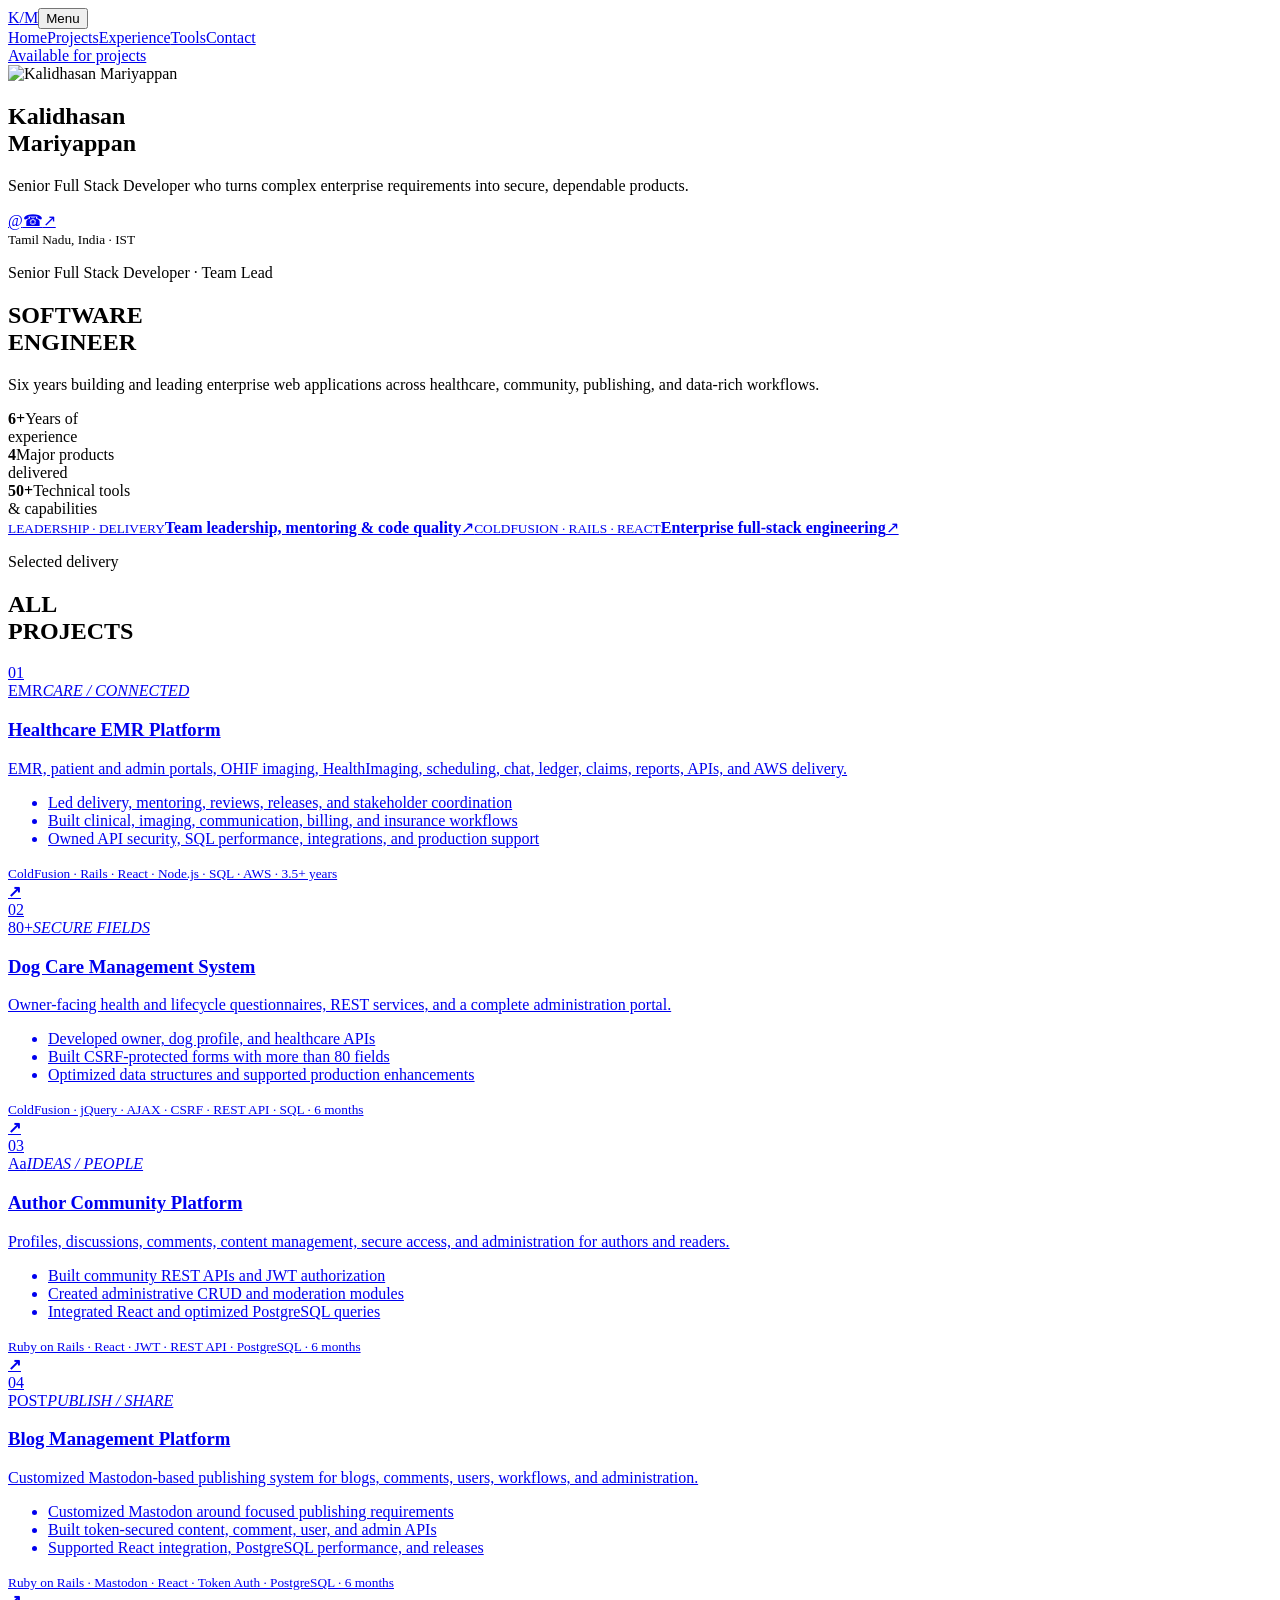
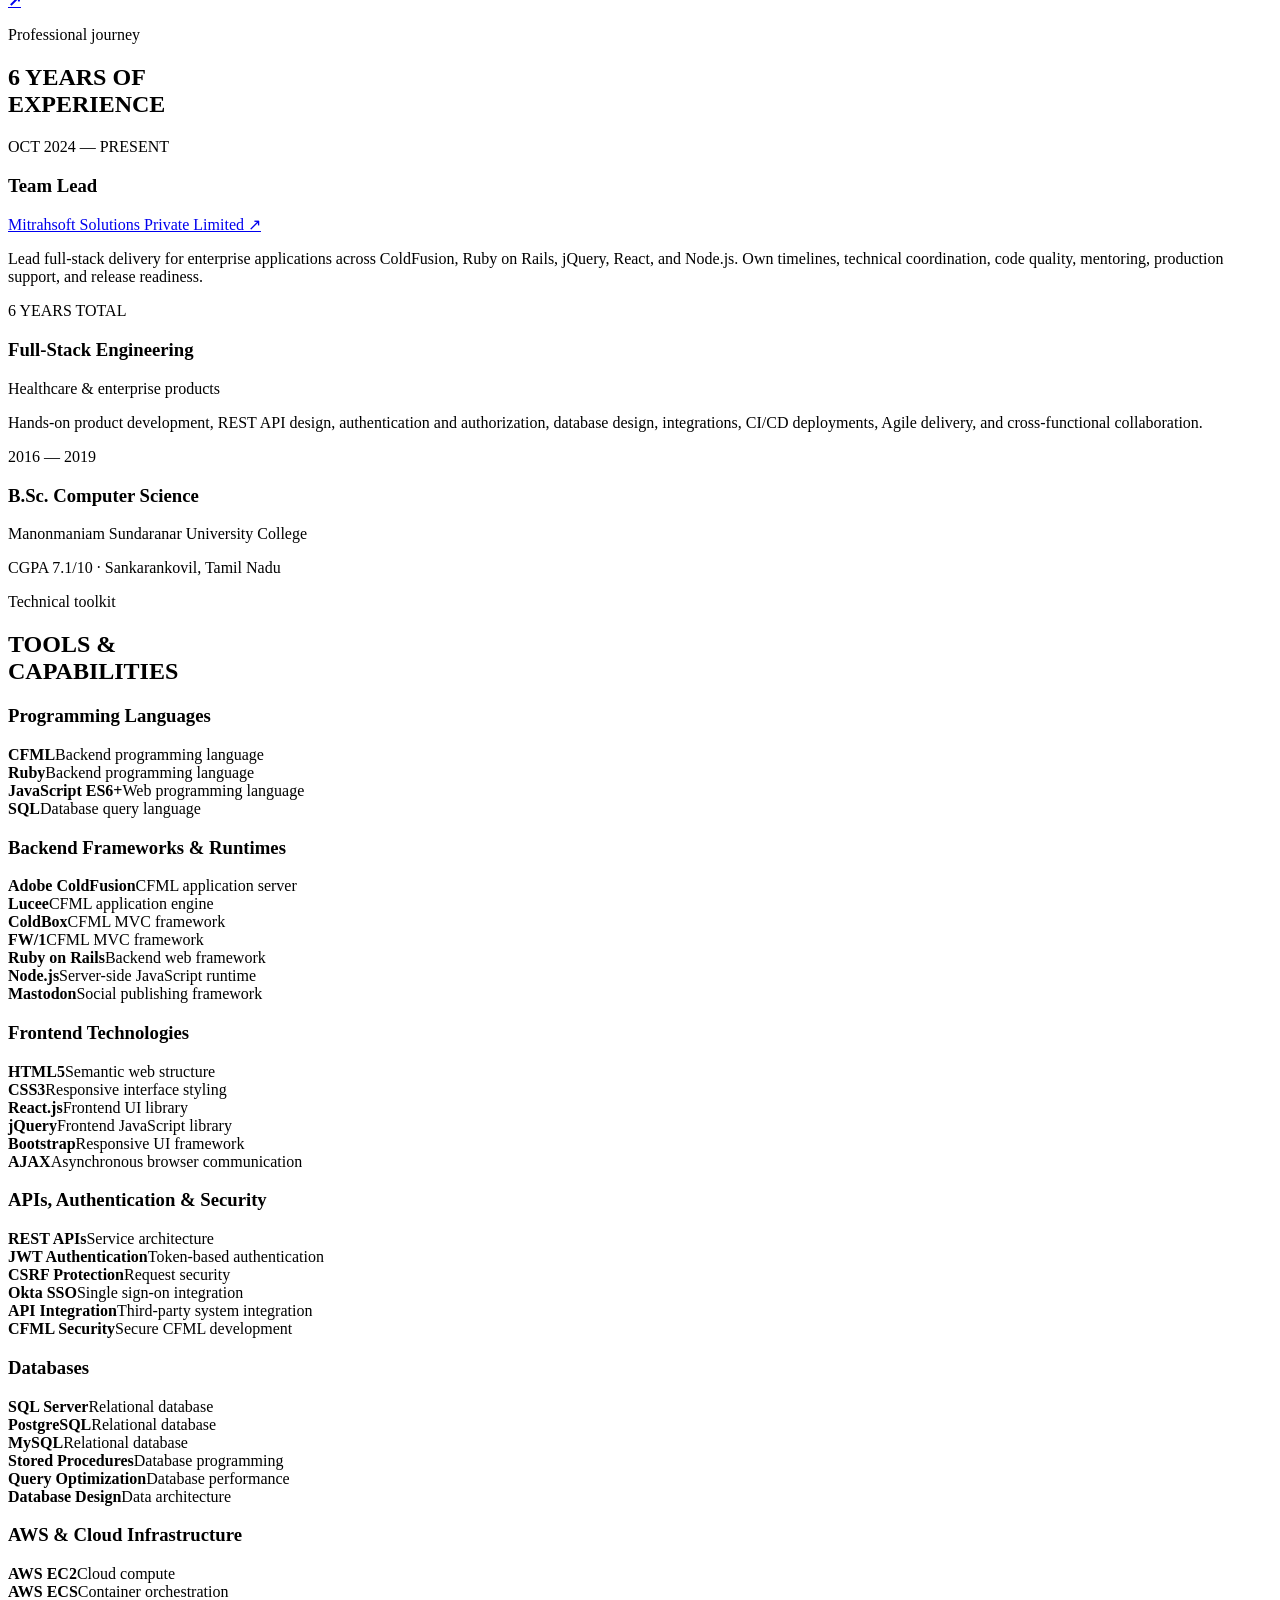
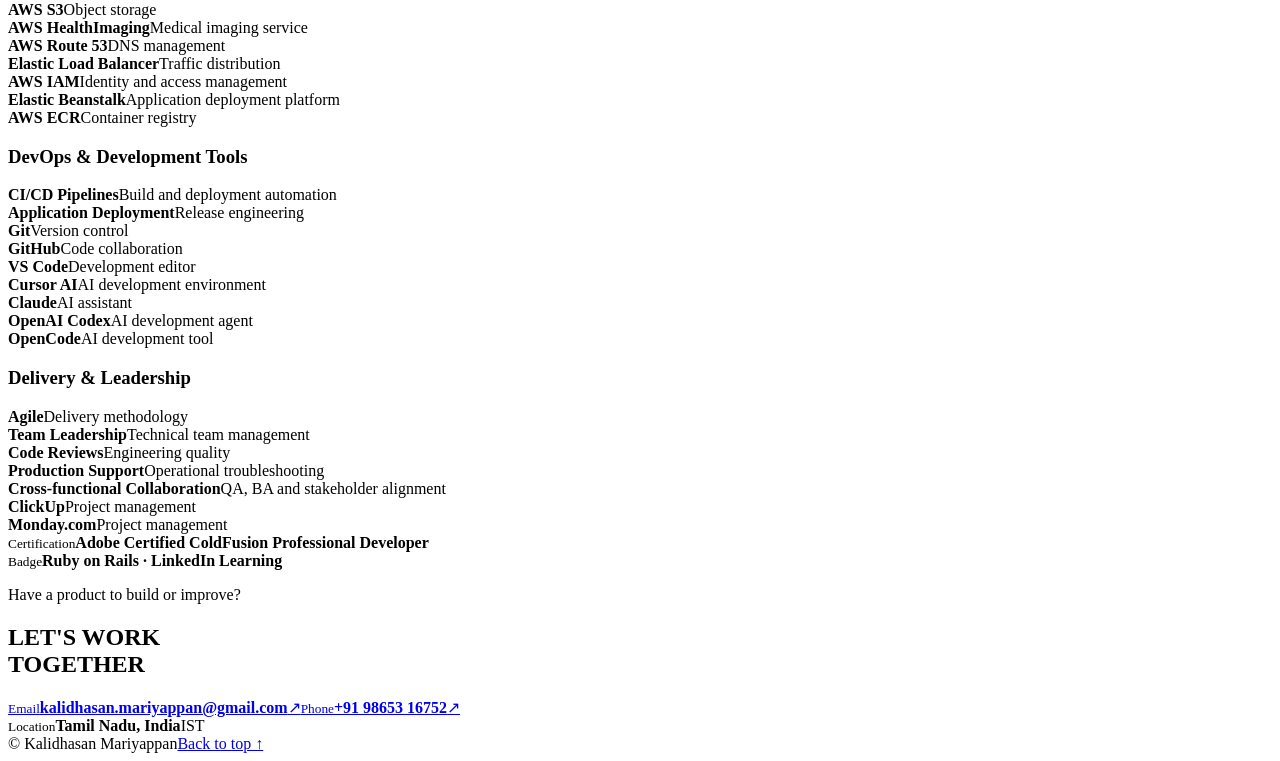
==== index.html @ 2142a363 "initial commit" ====
<!doctype html><html lang="en"><head><meta charset="utf-8"><meta name="viewport" content="width=device-width,initial-scale=1"><meta name="description" content="Kalidhasan Mariyappan — Senior Full Stack Developer and Team Lead specializing in ColdFusion, Ruby on Rails, React, Node.js and AWS."><title>Kalidhasan Mariyappan — Senior Full Stack Developer</title><link rel="stylesheet" href="assets/style.css"><script src="assets/script.js" defer></script></head>
<body class="v2"><header class="v2-nav"><a href="#home" class="v2-logo">K<span>/</span>M</a><button class="menu" aria-label="Open navigation" aria-expanded="false">Menu</button><nav><a href="#home">Home</a><a href="#projects">Projects</a><a href="#experience">Experience</a><a href="#tools">Tools</a><a href="#contact">Contact</a></nav><a class="availability" href="mailto:kalidhasan.mariyappan@gmail.com"><i></i> Available for projects</a></header>
<main id="home" class="v2-shell"><aside class="profile-card"><div class="profile-photo"><img src="assets/kalidhasan-profile.png" alt="Kalidhasan Mariyappan"><div class="orbit"></div></div><h2>Kalidhasan<br>Mariyappan</h2><p>Senior Full Stack Developer who turns complex enterprise requirements into secure, dependable products.</p><div class="profile-links"><a href="mailto:kalidhasan.mariyappan@gmail.com" aria-label="Email">@</a><a href="tel:+919865316752" aria-label="Phone">☎</a><a href="#contact" aria-label="Contact details">↗</a></div><small>Tamil Nadu, India · IST</small></aside>
<div class="v2-content"><section class="v2-hero"><p class="v2-kicker">Senior Full Stack Developer · Team Lead</p><h1>SOFTWARE<br><span>ENGINEER</span></h1><p class="v2-intro">Six years building and leading enterprise web applications across healthcare, community, publishing, and data-rich workflows.</p><div class="metrics"><div><strong>6+</strong><span>Years of<br>experience</span></div><div><strong>4</strong><span>Major products<br>delivered</span></div><div><strong>50+</strong><span>Technical tools<br>& capabilities</span></div></div><div class="focus-cards"><a href="#experience"><small>LEADERSHIP · DELIVERY</small><b>Team leadership, mentoring & code quality</b><span>↗</span></a><a href="#tools"><small>COLDFUSION · RAILS · REACT</small><b>Enterprise full-stack engineering</b><span>↗</span></a></div></section>
<section id="projects" class="v2-section"><div class="v2-title"><p>Selected delivery</p><h2>ALL<br><span>PROJECTS</span></h2></div><div class="v2-projects">
<a href="project-emr.html" class="v2-project"><div class="project-num">01</div><div class="project-art art-emr"><span>EMR</span><i>CARE / CONNECTED</i></div><div><h3>Healthcare EMR Platform</h3><p>EMR, patient and admin portals, OHIF imaging, HealthImaging, scheduling, chat, ledger, claims, reports, APIs, and AWS delivery.</p><ul class="project-duties"><li>Led delivery, mentoring, reviews, releases, and stakeholder coordination</li><li>Built clinical, imaging, communication, billing, and insurance workflows</li><li>Owned API security, SQL performance, integrations, and production support</li></ul><small>ColdFusion · Rails · React · Node.js · SQL · AWS · 3.5+ years</small></div><b>↗</b></a>
<a href="project-dog-care.html" class="v2-project"><div class="project-num">02</div><div class="project-art art-dog"><span>80+</span><i>SECURE FIELDS</i></div><div><h3>Dog Care Management System</h3><p>Owner-facing health and lifecycle questionnaires, REST services, and a complete administration portal.</p><ul class="project-duties"><li>Developed owner, dog profile, and healthcare APIs</li><li>Built CSRF-protected forms with more than 80 fields</li><li>Optimized data structures and supported production enhancements</li></ul><small>ColdFusion · jQuery · AJAX · CSRF · REST API · SQL · 6 months</small></div><b>↗</b></a>
<a href="project-author.html" class="v2-project"><div class="project-num">03</div><div class="project-art art-author"><span>Aa</span><i>IDEAS / PEOPLE</i></div><div><h3>Author Community Platform</h3><p>Profiles, discussions, comments, content management, secure access, and administration for authors and readers.</p><ul class="project-duties"><li>Built community REST APIs and JWT authorization</li><li>Created administrative CRUD and moderation modules</li><li>Integrated React and optimized PostgreSQL queries</li></ul><small>Ruby on Rails · React · JWT · REST API · PostgreSQL · 6 months</small></div><b>↗</b></a>
<a href="project-blog.html" class="v2-project"><div class="project-num">04</div><div class="project-art art-blog"><span>POST</span><i>PUBLISH / SHARE</i></div><div><h3>Blog Management Platform</h3><p>Customized Mastodon-based publishing system for blogs, comments, users, workflows, and administration.</p><ul class="project-duties"><li>Customized Mastodon around focused publishing requirements</li><li>Built token-secured content, comment, user, and admin APIs</li><li>Supported React integration, PostgreSQL performance, and releases</li></ul><small>Ruby on Rails · Mastodon · React · Token Auth · PostgreSQL · 6 months</small></div><b>↗</b></a>
</div></section>
<section id="experience" class="v2-section"><div class="v2-title"><p>Professional journey</p><h2>6 YEARS OF<br><span>EXPERIENCE</span></h2></div><article class="experience-card"><div><p>OCT 2024 — PRESENT</p><h3>Team Lead</h3><a href="https://www.mitrahsoft.com/" target="_blank" rel="noreferrer">Mitrahsoft Solutions Private Limited ↗</a></div><p>Lead full-stack delivery for enterprise applications across ColdFusion, Ruby on Rails, jQuery, React, and Node.js. Own timelines, technical coordination, code quality, mentoring, production support, and release readiness.</p></article><article class="experience-card"><div><p>6 YEARS TOTAL</p><h3>Full-Stack Engineering</h3><span>Healthcare & enterprise products</span></div><p>Hands-on product development, REST API design, authentication and authorization, database design, integrations, CI/CD deployments, Agile delivery, and cross-functional collaboration.</p></article><article class="experience-card education"><div><p>2016 — 2019</p><h3>B.Sc. Computer Science</h3><span>Manonmaniam Sundaranar University College</span></div><p>CGPA 7.1/10 · Sankarankovil, Tamil Nadu</p></article></section>
<section id="tools" class="v2-section"><div class="v2-title"><p>Technical toolkit</p><h2>TOOLS &<br><span>CAPABILITIES</span></h2></div><div class="tool-group"><h3>Programming Languages</h3><div class="tool-grid"><div><b>CFML</b><span>Backend programming language</span></div><div><b>Ruby</b><span>Backend programming language</span></div><div><b>JavaScript ES6+</b><span>Web programming language</span></div><div><b>SQL</b><span>Database query language</span></div></div></div><div class="tool-group"><h3>Backend Frameworks & Runtimes</h3><div class="tool-grid"><div><b>Adobe ColdFusion</b><span>CFML application server</span></div><div><b>Lucee</b><span>CFML application engine</span></div><div><b>ColdBox</b><span>CFML MVC framework</span></div><div><b>FW/1</b><span>CFML MVC framework</span></div><div><b>Ruby on Rails</b><span>Backend web framework</span></div><div><b>Node.js</b><span>Server-side JavaScript runtime</span></div><div><b>Mastodon</b><span>Social publishing framework</span></div></div></div><div class="tool-group"><h3>Frontend Technologies</h3><div class="tool-grid"><div><b>HTML5</b><span>Semantic web structure</span></div><div><b>CSS3</b><span>Responsive interface styling</span></div><div><b>React.js</b><span>Frontend UI library</span></div><div><b>jQuery</b><span>Frontend JavaScript library</span></div><div><b>Bootstrap</b><span>Responsive UI framework</span></div><div><b>AJAX</b><span>Asynchronous browser communication</span></div></div></div><div class="tool-group"><h3>APIs, Authentication & Security</h3><div class="tool-grid"><div><b>REST APIs</b><span>Service architecture</span></div><div><b>JWT Authentication</b><span>Token-based authentication</span></div><div><b>CSRF Protection</b><span>Request security</span></div><div><b>Okta SSO</b><span>Single sign-on integration</span></div><div><b>API Integration</b><span>Third-party system integration</span></div><div><b>CFML Security</b><span>Secure CFML development</span></div></div></div><div class="tool-group"><h3>Databases</h3><div class="tool-grid"><div><b>SQL Server</b><span>Relational database</span></div><div><b>PostgreSQL</b><span>Relational database</span></div><div><b>MySQL</b><span>Relational database</span></div><div><b>Stored Procedures</b><span>Database programming</span></div><div><b>Query Optimization</b><span>Database performance</span></div><div><b>Database Design</b><span>Data architecture</span></div></div></div><div class="tool-group"><h3>AWS & Cloud Infrastructure</h3><div class="tool-grid"><div><b>AWS EC2</b><span>Cloud compute</span></div><div><b>AWS ECS</b><span>Container orchestration</span></div><div><b>AWS S3</b><span>Object storage</span></div><div><b>AWS HealthImaging</b><span>Medical imaging service</span></div><div><b>AWS Route 53</b><span>DNS management</span></div><div><b>Elastic Load Balancer</b><span>Traffic distribution</span></div><div><b>AWS IAM</b><span>Identity and access management</span></div><div><b>Elastic Beanstalk</b><span>Application deployment platform</span></div><div><b>AWS ECR</b><span>Container registry</span></div></div></div><div class="tool-group"><h3>DevOps & Development Tools</h3><div class="tool-grid"><div><b>CI/CD Pipelines</b><span>Build and deployment automation</span></div><div><b>Application Deployment</b><span>Release engineering</span></div><div><b>Git</b><span>Version control</span></div><div><b>GitHub</b><span>Code collaboration</span></div><div><b>VS Code</b><span>Development editor</span></div><div><b>Cursor AI</b><span>AI development environment</span></div><div><b>Claude</b><span>AI assistant</span></div><div><b>OpenAI Codex</b><span>AI development agent</span></div><div><b>OpenCode</b><span>AI development tool</span></div></div></div><div class="tool-group"><h3>Delivery & Leadership</h3><div class="tool-grid"><div><b>Agile</b><span>Delivery methodology</span></div><div><b>Team Leadership</b><span>Technical team management</span></div><div><b>Code Reviews</b><span>Engineering quality</span></div><div><b>Production Support</b><span>Operational troubleshooting</span></div><div><b>Cross-functional Collaboration</b><span>QA, BA and stakeholder alignment</span></div><div><b>ClickUp</b><span>Project management</span></div><div><b>Monday.com</b><span>Project management</span></div></div></div><div class="cert-row"><div><small>Certification</small><b>Adobe Certified ColdFusion Professional Developer</b></div><div><small>Badge</small><b>Ruby on Rails · LinkedIn Learning</b></div></div></section>
<section id="contact" class="v2-contact"><p>Have a product to build or improve?</p><h2>LET'S WORK<br><span>TOGETHER</span></h2><div class="contact-direct"><a href="mailto:kalidhasan.mariyappan@gmail.com"><small>Email</small><b>kalidhasan.mariyappan@gmail.com</b><span>↗</span></a><a href="tel:+919865316752"><small>Phone</small><b>+91 98653 16752</b><span>↗</span></a><div><small>Location</small><b>Tamil Nadu, India</b><span>IST</span></div></div></section><footer class="v2-footer"><span>© <span data-year></span> Kalidhasan Mariyappan</span><a href="#home">Back to top ↑</a></footer></div></main></body></html>
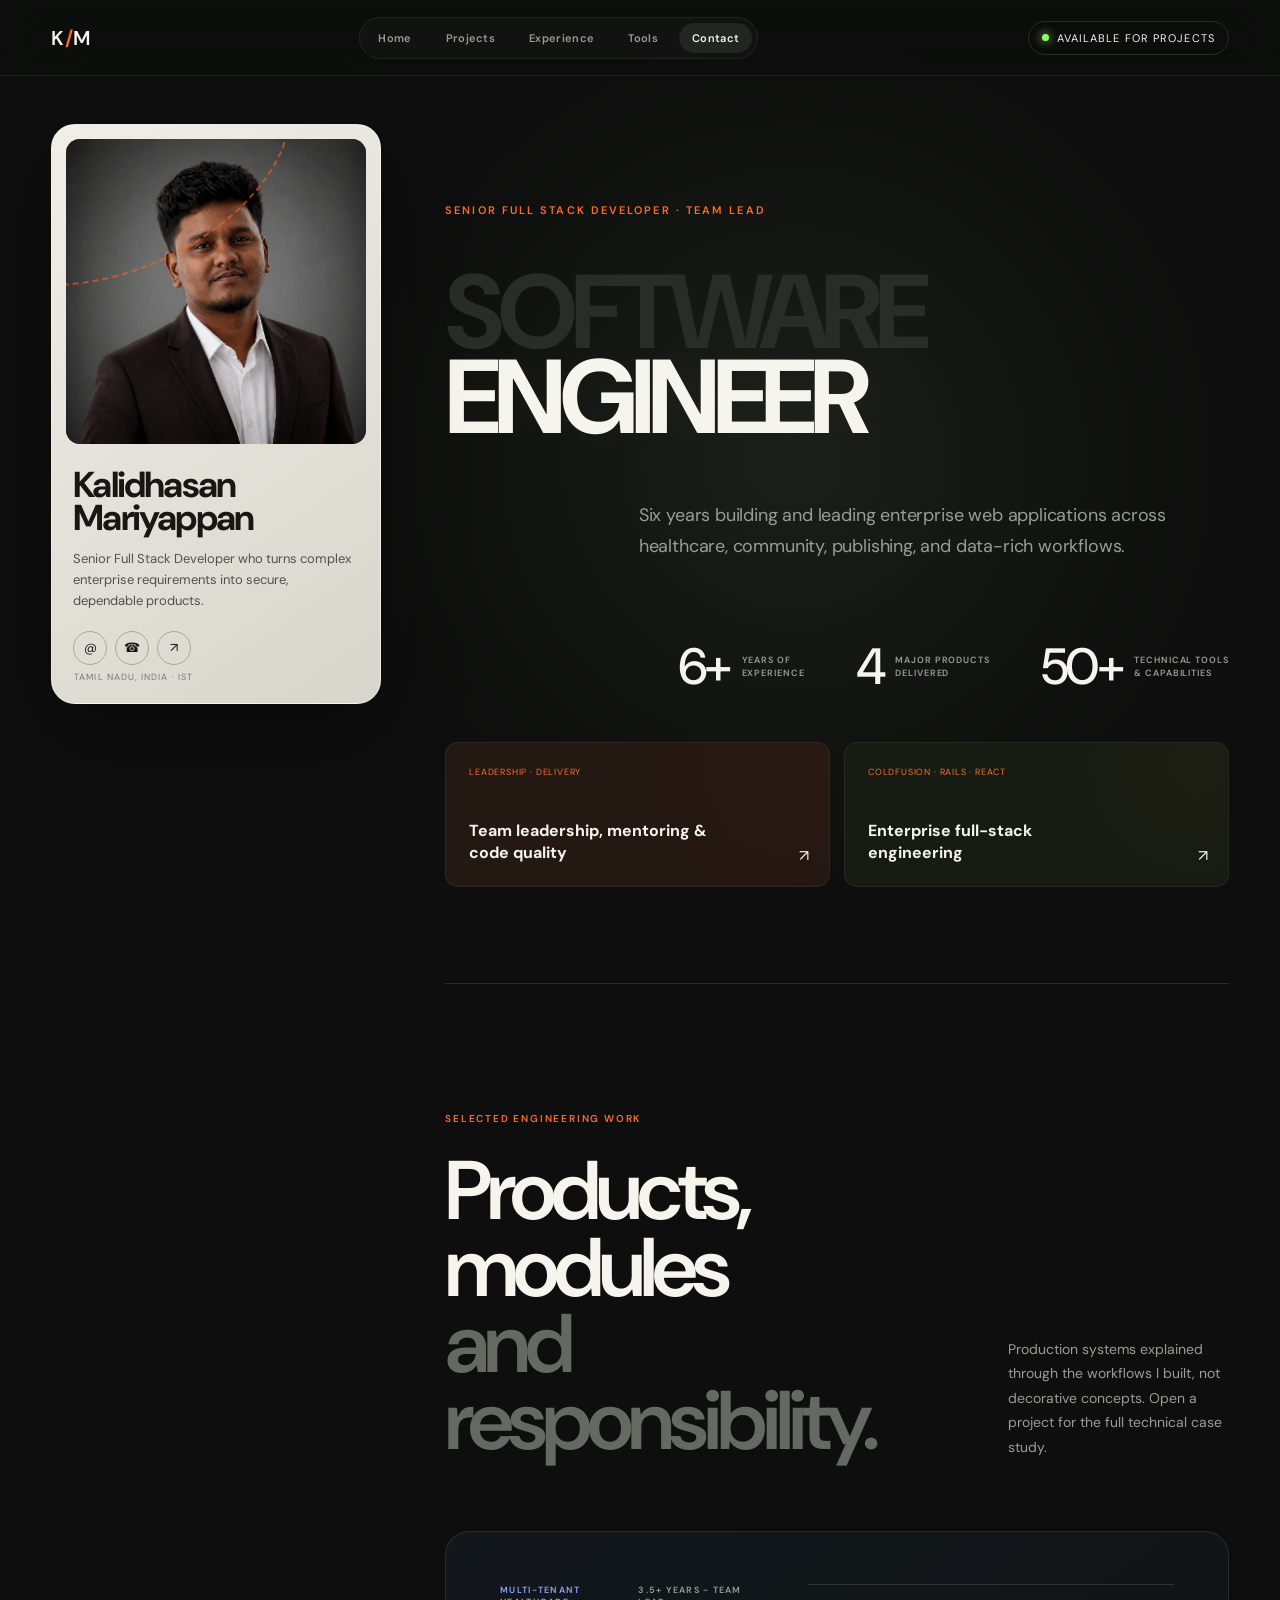
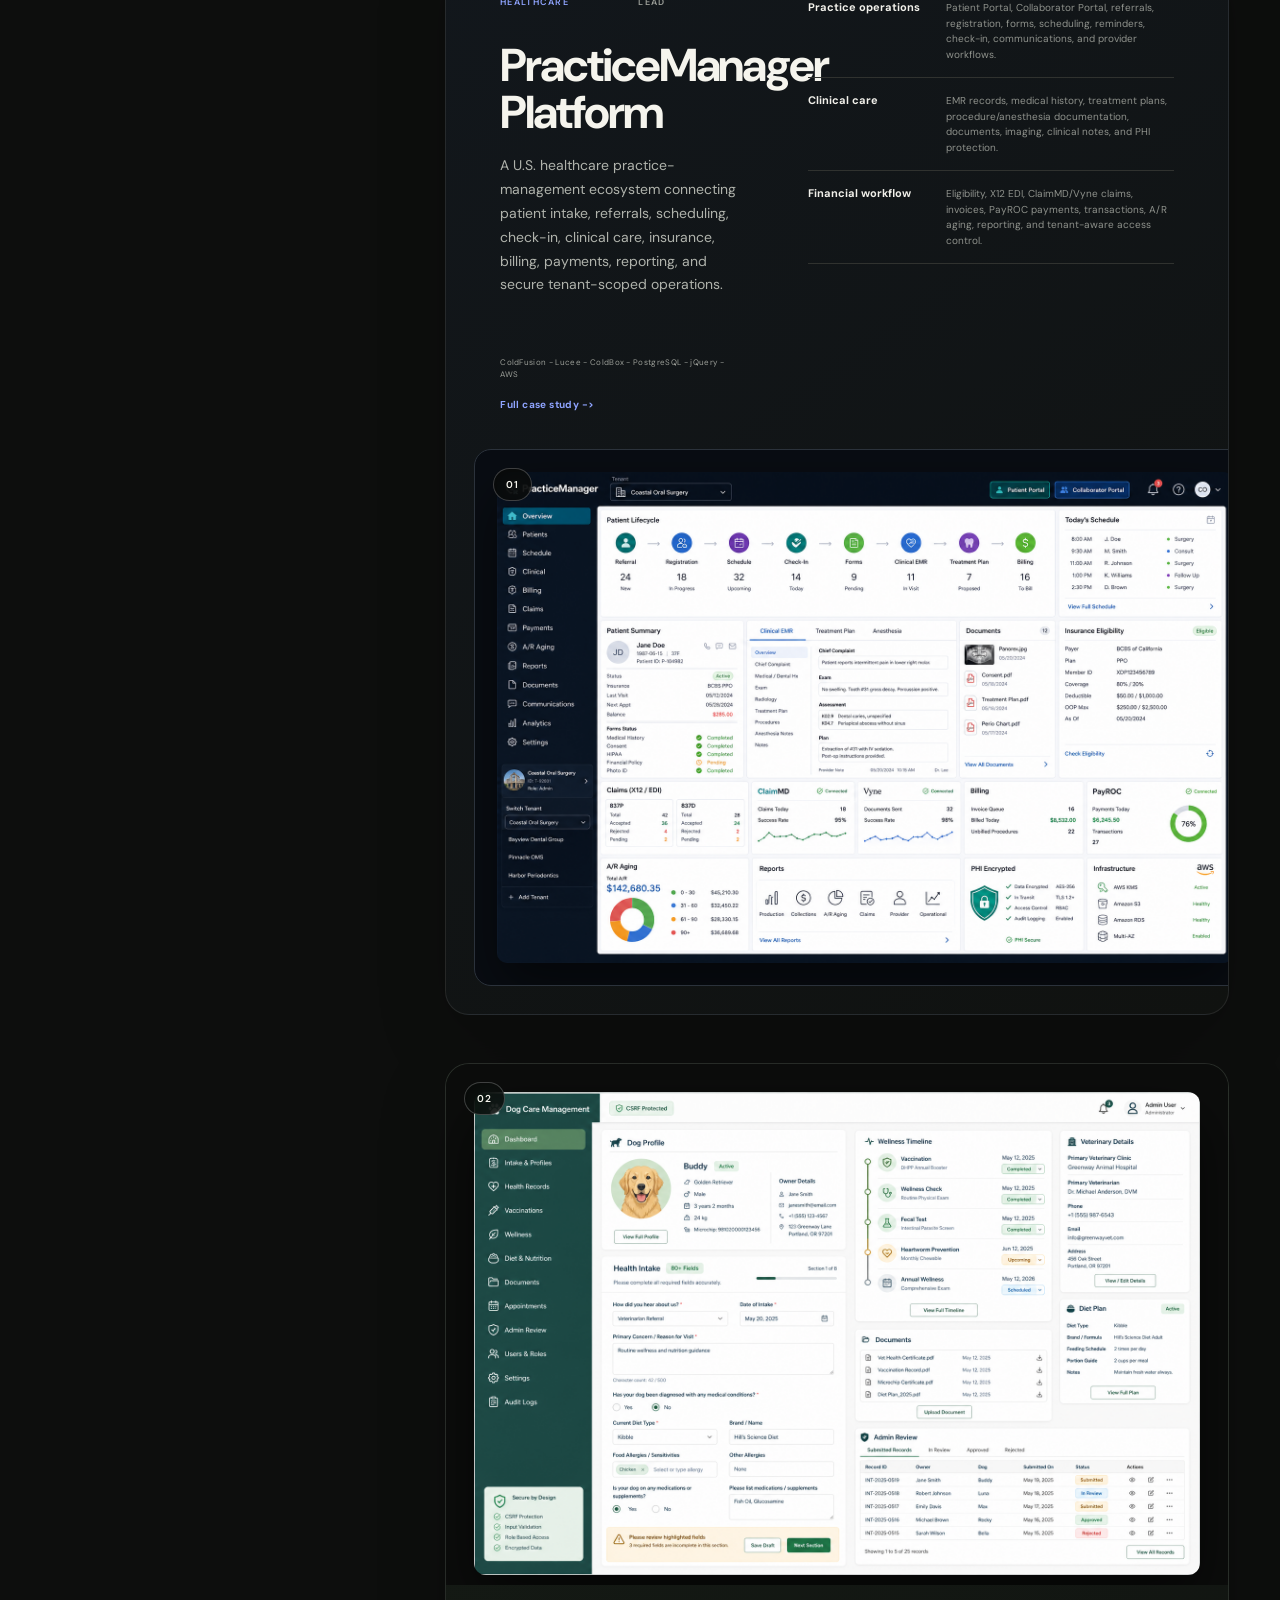
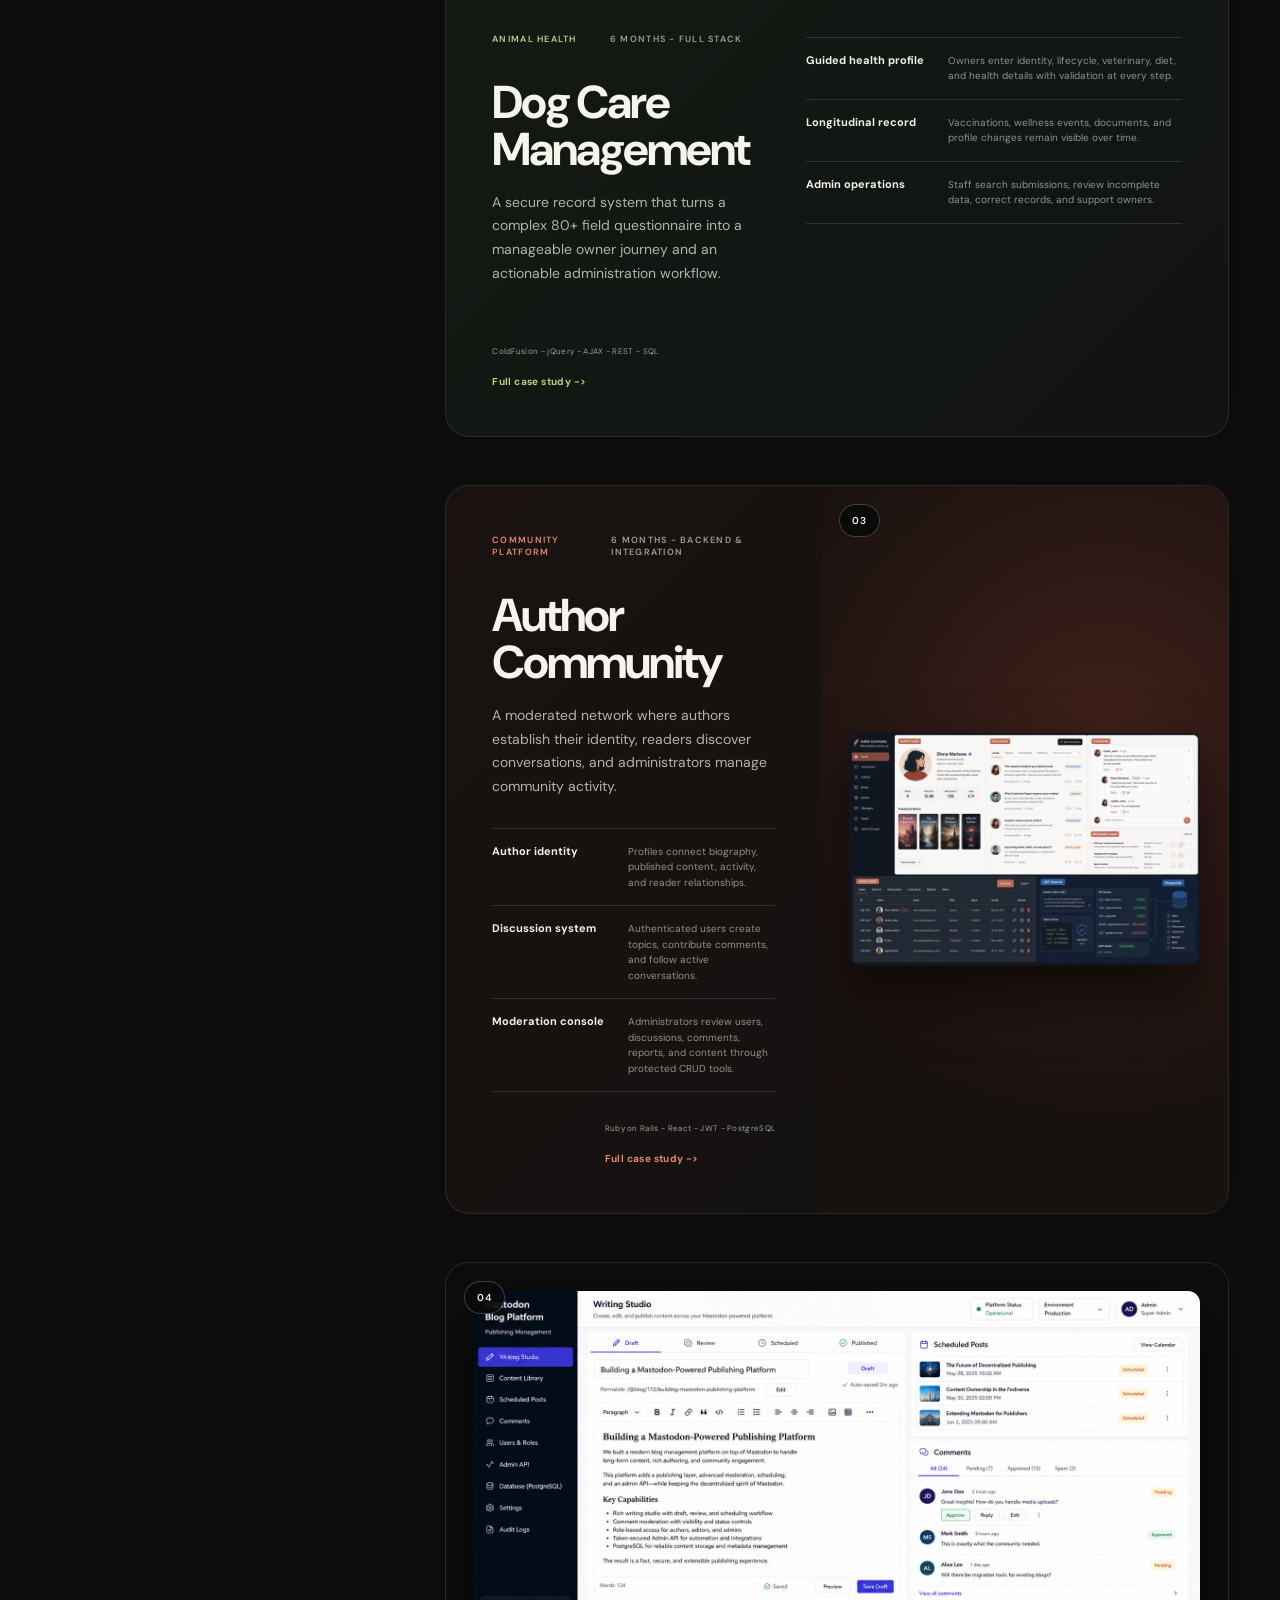
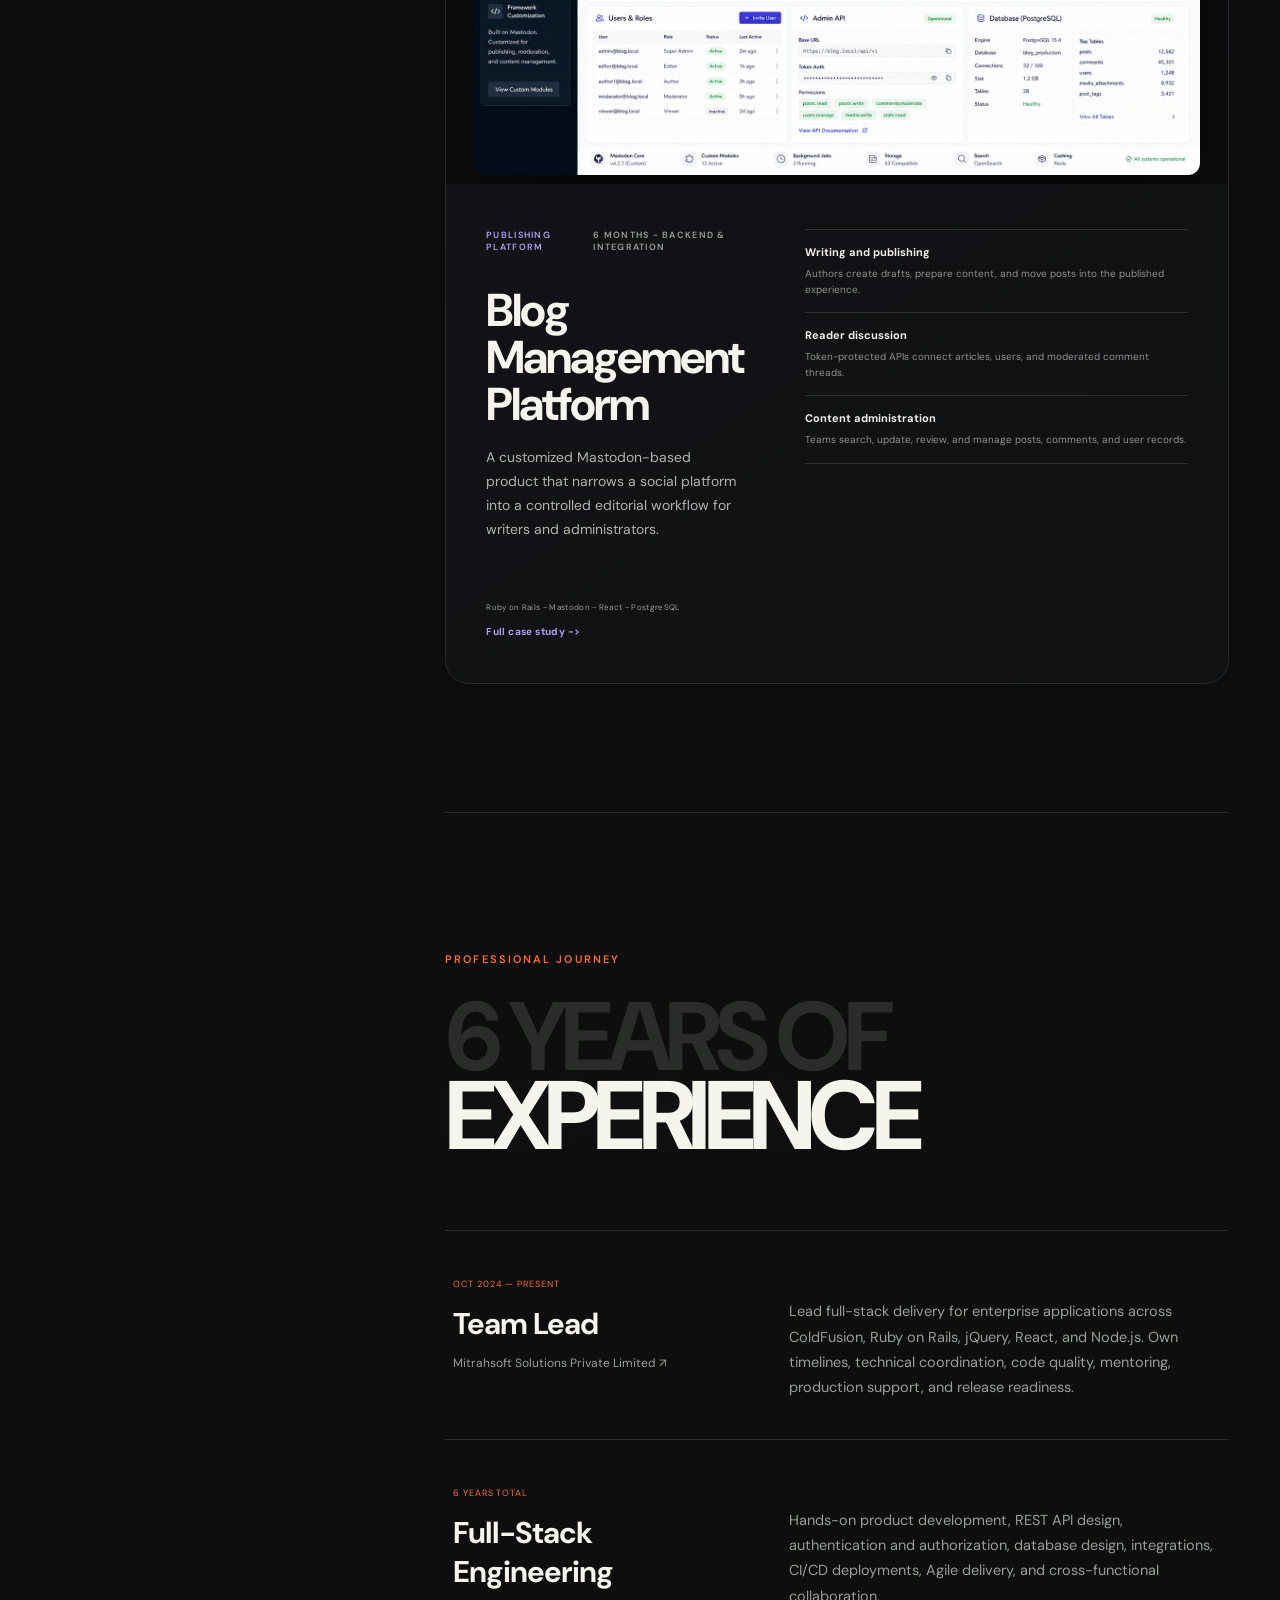
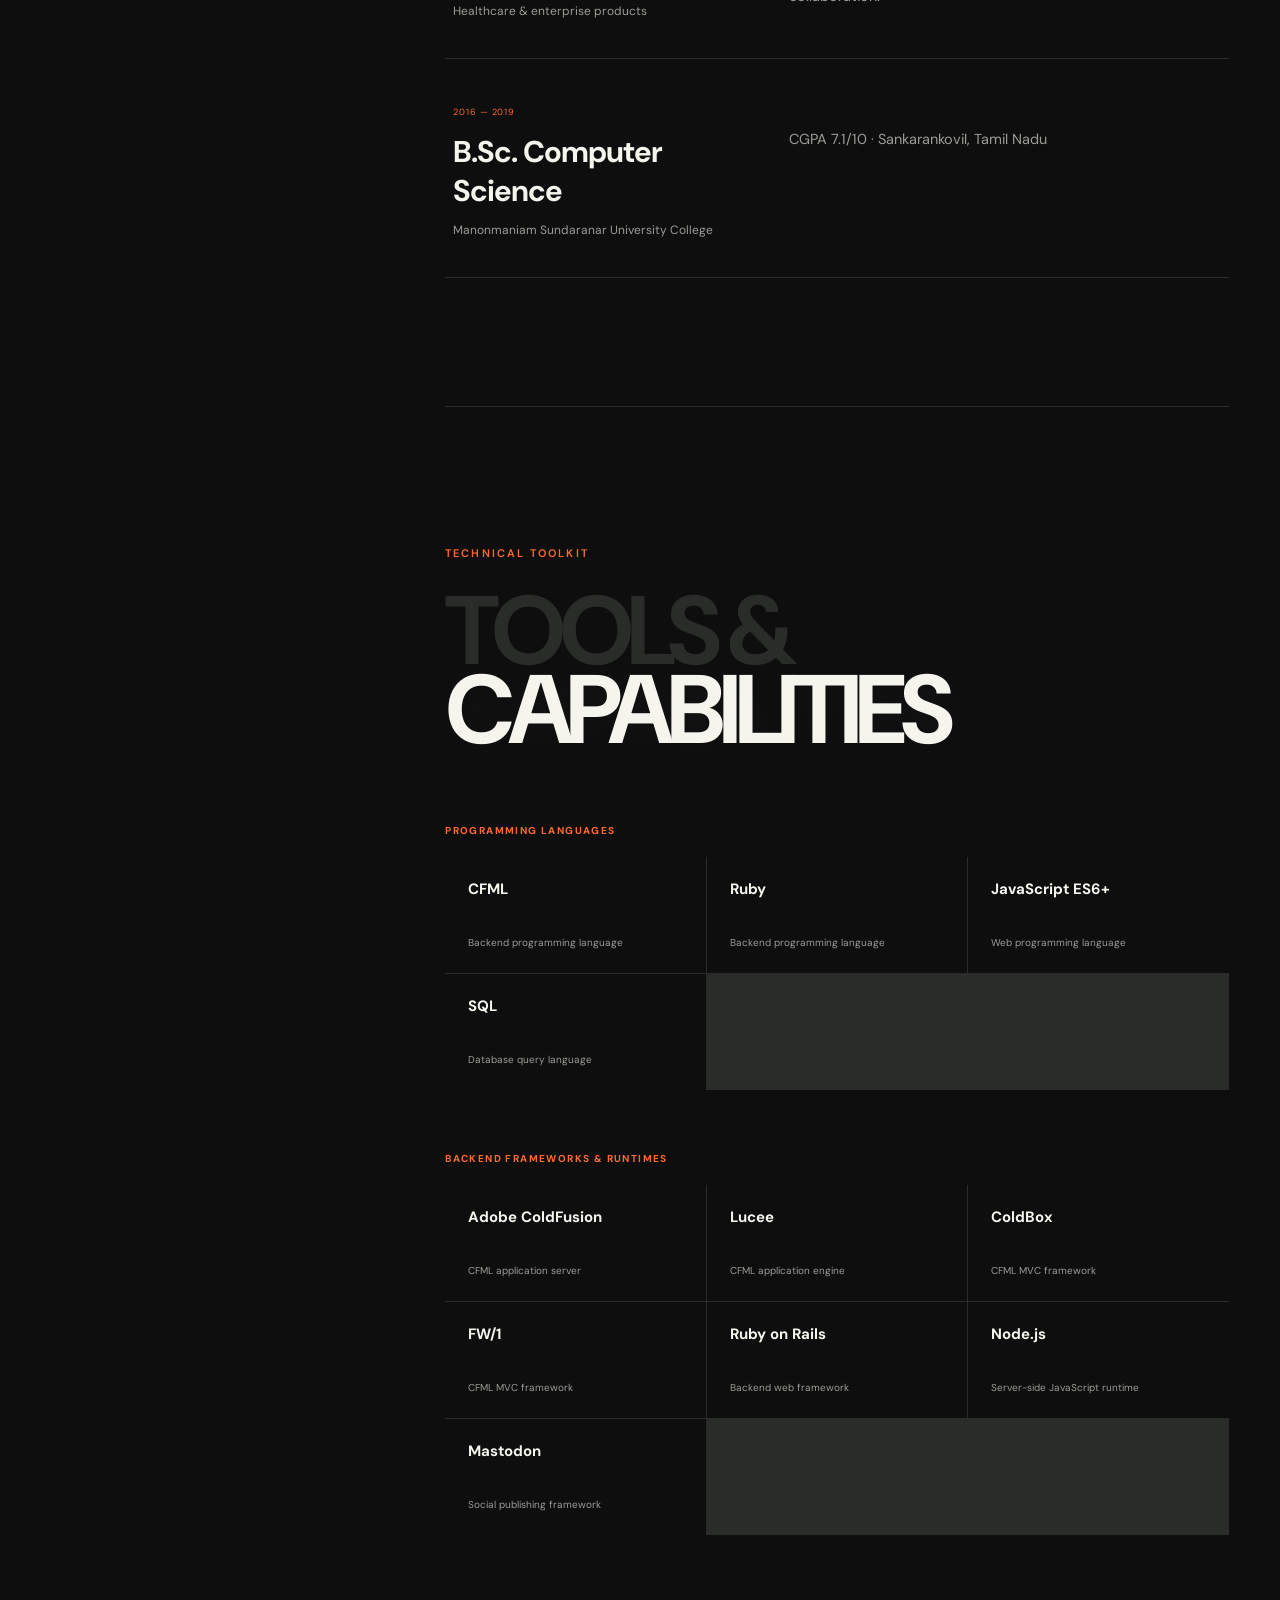
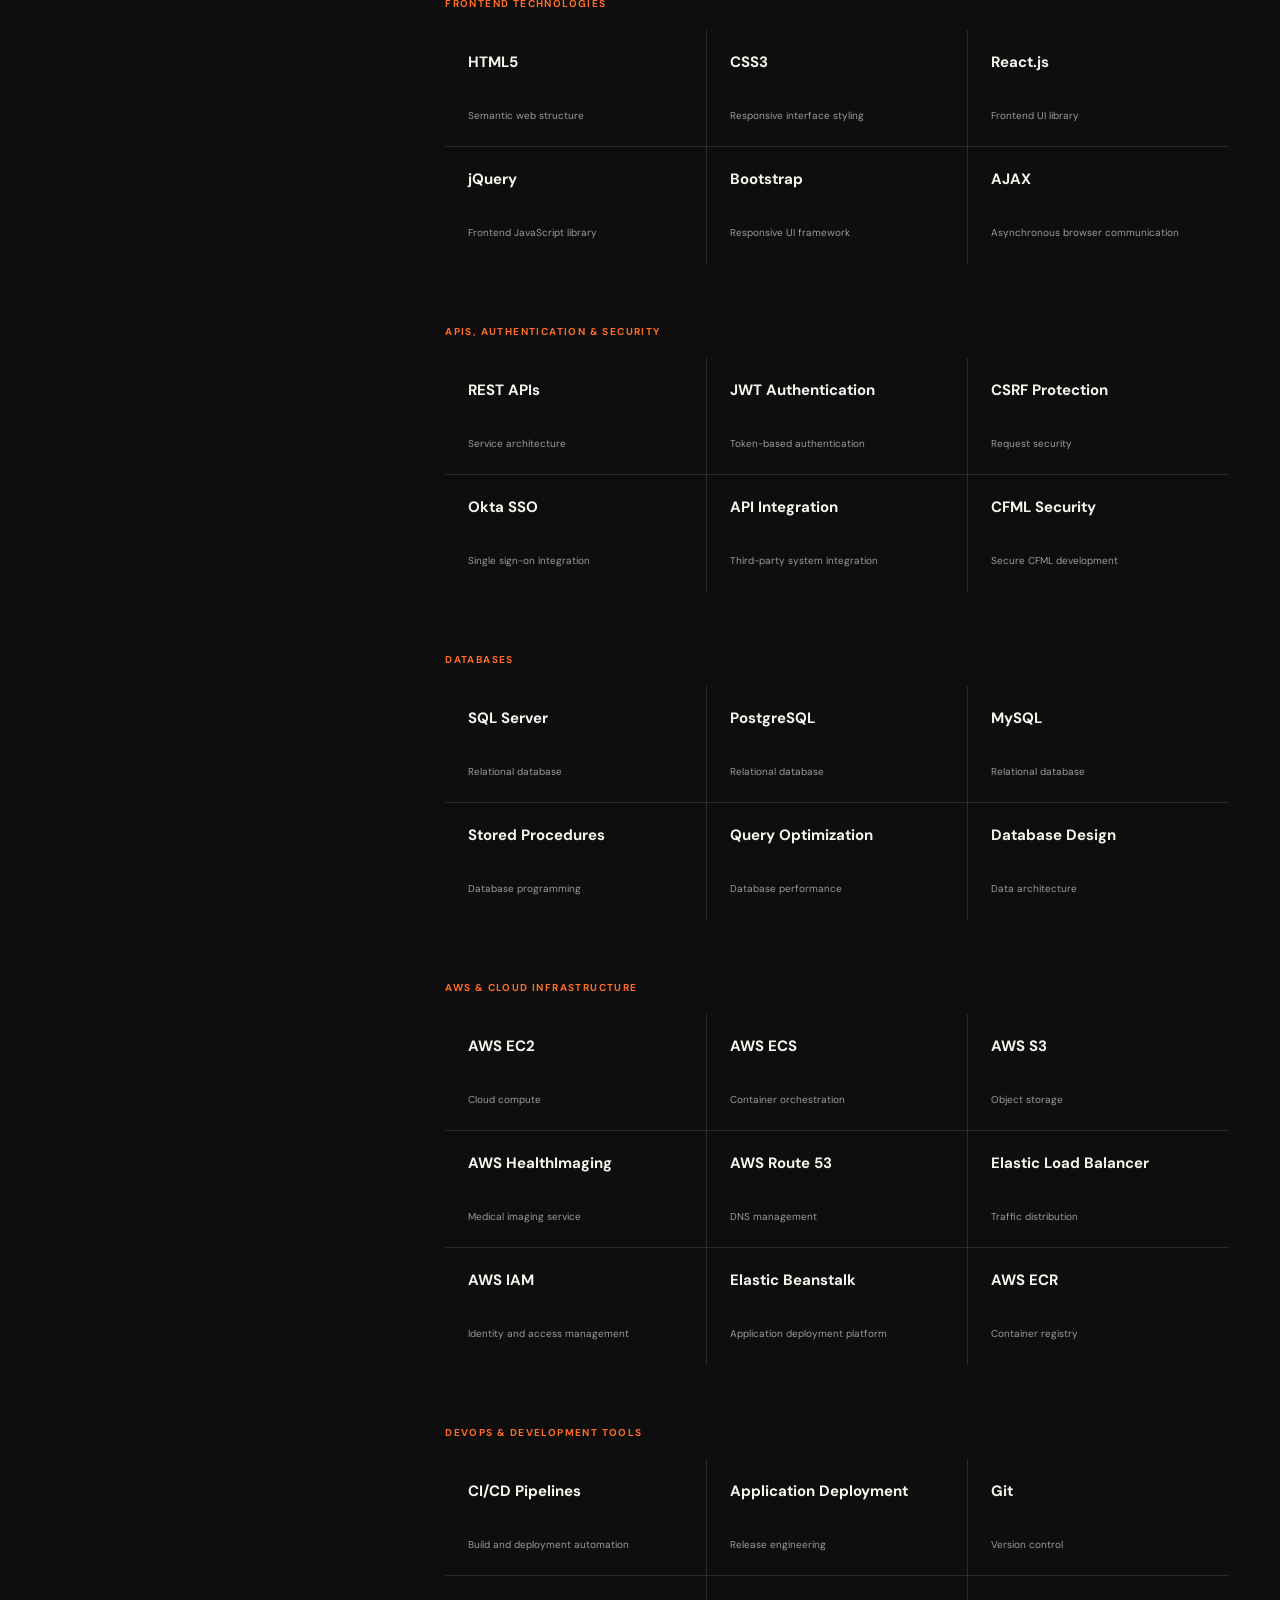
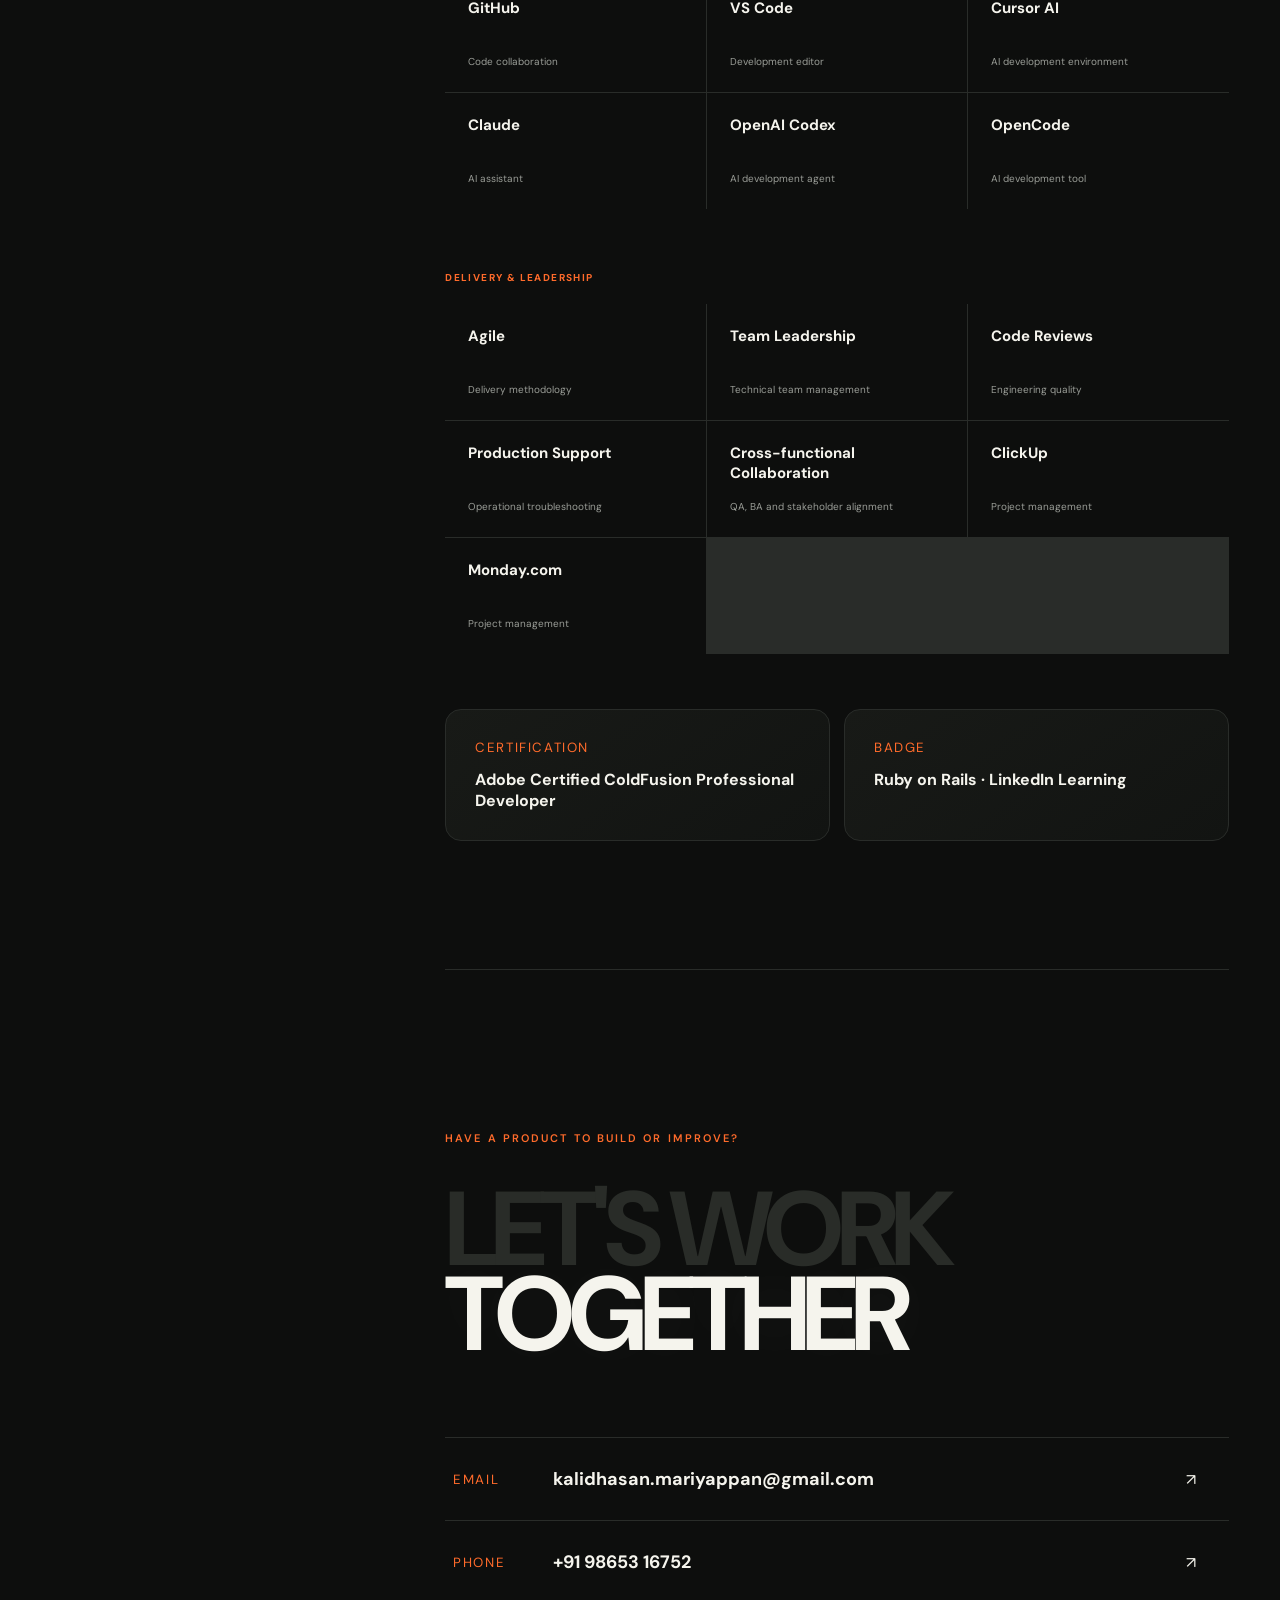
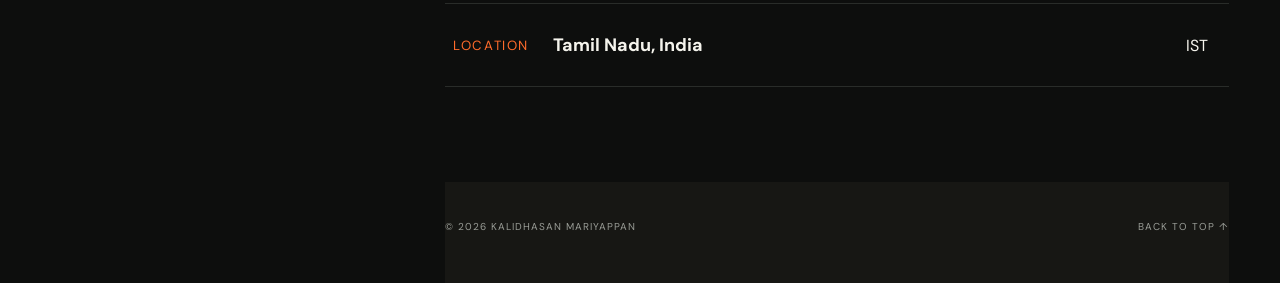
==== commit 2c521c07: "final updates" ====
--- a/index.html
+++ b/index.html
@@ -3,7 +3,7 @@
 <main id="home" class="v2-shell"><aside class="profile-card"><div class="profile-photo"><img src="assets/kalidhasan-profile.png" alt="Kalidhasan Mariyappan"><div class="orbit"></div></div><h2>Kalidhasan<br>Mariyappan</h2><p>Senior Full Stack Developer who turns complex enterprise requirements into secure, dependable products.</p><div class="profile-links"><a href="mailto:kalidhasan.mariyappan@gmail.com" aria-label="Email">@</a><a href="tel:+919865316752" aria-label="Phone">☎</a><a href="#contact" aria-label="Contact details">↗</a></div><small>Tamil Nadu, India · IST</small></aside>
 <div class="v2-content"><section class="v2-hero"><p class="v2-kicker">Senior Full Stack Developer · Team Lead</p><h1>SOFTWARE<br><span>ENGINEER</span></h1><p class="v2-intro">Six years building and leading enterprise web applications across healthcare, community, publishing, and data-rich workflows.</p><div class="metrics"><div><strong>6+</strong><span>Years of<br>experience</span></div><div><strong>4</strong><span>Major products<br>delivered</span></div><div><strong>50+</strong><span>Technical tools<br>& capabilities</span></div></div><div class="focus-cards"><a href="#experience"><small>LEADERSHIP · DELIVERY</small><b>Team leadership, mentoring & code quality</b><span>↗</span></a><a href="#tools"><small>COLDFUSION · RAILS · REACT</small><b>Enterprise full-stack engineering</b><span>↗</span></a></div></section>
 <section id="projects" class="v2-section"><div class="v2-title"><p>Selected delivery</p><h2>ALL<br><span>PROJECTS</span></h2></div><div class="v2-projects">
-<a href="project-emr.html" class="v2-project"><div class="project-num">01</div><div class="project-art art-emr"><span>EMR</span><i>CARE / CONNECTED</i></div><div><h3>Healthcare EMR Platform</h3><p>EMR, patient and admin portals, OHIF imaging, HealthImaging, scheduling, chat, ledger, claims, reports, APIs, and AWS delivery.</p><ul class="project-duties"><li>Led delivery, mentoring, reviews, releases, and stakeholder coordination</li><li>Built clinical, imaging, communication, billing, and insurance workflows</li><li>Owned API security, SQL performance, integrations, and production support</li></ul><small>ColdFusion · Rails · React · Node.js · SQL · AWS · 3.5+ years</small></div><b>↗</b></a>
+<a href="project-emr.html" class="v2-project"><div class="project-num">01</div><div class="project-art art-emr"><span>PM</span><i>PRACTICE / CLINICAL / REVENUE</i></div><div><h3>PracticeManager Platform</h3><p>Multi-tenant healthcare practice-management platform covering patient intake, referrals, scheduling, check-in, clinical EMR, treatment planning, insurance, claims, billing, PayROC payments, reporting, PHI security, and AWS infrastructure.</p><ul class="project-duties"><li>Led delivery, mentoring, reviews, releases, and stakeholder coordination</li><li>Built practice operations, clinical, communication, billing, claims, and payment workflows</li><li>Owned tenant-aware access, API security, PostgreSQL performance, integrations, and production support</li></ul><small>ColdFusion · Lucee · ColdBox · PostgreSQL · jQuery · AWS · 3.5+ years</small></div><b>↗</b></a>
 <a href="project-dog-care.html" class="v2-project"><div class="project-num">02</div><div class="project-art art-dog"><span>80+</span><i>SECURE FIELDS</i></div><div><h3>Dog Care Management System</h3><p>Owner-facing health and lifecycle questionnaires, REST services, and a complete administration portal.</p><ul class="project-duties"><li>Developed owner, dog profile, and healthcare APIs</li><li>Built CSRF-protected forms with more than 80 fields</li><li>Optimized data structures and supported production enhancements</li></ul><small>ColdFusion · jQuery · AJAX · CSRF · REST API · SQL · 6 months</small></div><b>↗</b></a>
 <a href="project-author.html" class="v2-project"><div class="project-num">03</div><div class="project-art art-author"><span>Aa</span><i>IDEAS / PEOPLE</i></div><div><h3>Author Community Platform</h3><p>Profiles, discussions, comments, content management, secure access, and administration for authors and readers.</p><ul class="project-duties"><li>Built community REST APIs and JWT authorization</li><li>Created administrative CRUD and moderation modules</li><li>Integrated React and optimized PostgreSQL queries</li></ul><small>Ruby on Rails · React · JWT · REST API · PostgreSQL · 6 months</small></div><b>↗</b></a>
 <a href="project-blog.html" class="v2-project"><div class="project-num">04</div><div class="project-art art-blog"><span>POST</span><i>PUBLISH / SHARE</i></div><div><h3>Blog Management Platform</h3><p>Customized Mastodon-based publishing system for blogs, comments, users, workflows, and administration.</p><ul class="project-duties"><li>Customized Mastodon around focused publishing requirements</li><li>Built token-secured content, comment, user, and admin APIs</li><li>Supported React integration, PostgreSQL performance, and releases</li></ul><small>Ruby on Rails · Mastodon · React · Token Auth · PostgreSQL · 6 months</small></div><b>↗</b></a>
--- a/assets/style.css
+++ b/assets/style.css
@@ -0,0 +1,298 @@
+@import url('https://fonts.googleapis.com/css2?family=DM+Sans:wght@400;500;600&family=Playfair+Display:ital,wght@1,500&display=swap');
+:root{--ink:#171714;--paper:#f3f0e9;--acid:#d7ff43;--blue:#3049ff;--muted:#74736c;--line:#cbc8bf}*{box-sizing:border-box}html{scroll-behavior:smooth}body{margin:0;background:var(--paper);color:var(--ink);font-family:'DM Sans',Arial,sans-serif}a{color:inherit;text-decoration:none}button,input,select,textarea{font:inherit}.wrap{width:min(1240px,calc(100% - 48px));margin:auto}.site-header{height:92px;display:flex;align-items:center;padding:0 3vw;border-bottom:1px solid var(--line);position:relative;z-index:20}.brand{font-size:28px;font-weight:600;letter-spacing:-2px}.brand span{color:var(--blue)}nav{display:flex;gap:32px;margin:auto}nav a{font-size:14px;color:var(--muted)}nav a:hover,nav a.active{color:var(--ink)}.header-cta{font-size:14px;border-bottom:1px solid}.menu{display:none;background:none;border:0}.hero{padding:110px 0 75px}.eyebrow{text-transform:uppercase;font-size:11px;letter-spacing:.19em;font-weight:600}.hero h1,.page-hero h1{font-size:clamp(60px,9.5vw,145px);line-height:.88;letter-spacing:-.07em;margin:52px 0}.hero h1 em,.page-hero em,.intro h2 em,.cta em{font-family:'Playfair Display',serif;font-weight:500;color:var(--blue)}.hero-bottom{display:flex;justify-content:flex-end;align-items:center;gap:11vw}.hero-bottom>p{max-width:460px;font-size:18px;line-height:1.5}.circle-link{width:110px;height:110px;border-radius:50%;background:var(--acid);display:grid;place-items:center;text-align:center;font-size:12px;transition:transform .25s}.circle-link:hover{transform:rotate(8deg)}.showcase{overflow:hidden;background:#111;padding:5vw 0 30px}.showcase-track{display:flex;width:300%;transition:transform .7s cubic-bezier(.77,0,.18,1)}.frame{width:33.333%;height:min(700px,62vw);position:relative;padding:5vw 8vw;color:white;overflow:hidden}.frame-emr{background:#f19aa6}.browser{height:50px;background:#fff;color:#222;border-radius:12px 12px 0 0;padding:16px}.browser span{display:inline-block;width:8px;height:8px;background:#ddd;border-radius:50%;margin-right:4px}.browser b{font-size:12px;margin-left:24px}.dashboard{height:70%;background:#f7f8fb;color:#1f2430;display:grid;grid-template-columns:20% 1fr;padding:30px;box-shadow:0 25px 70px #7b424966}.dashboard aside{font-weight:700;color:#4652d6}.dashboard aside small{display:block;margin-top:35px;line-height:2.5;font-weight:400;color:#777}.dashboard strong{font-size:clamp(22px,4vw,60px)}.stats{display:flex;gap:12px;margin-top:45px}.stats i{background:white;padding:22px;font-size:24px;font-style:normal;flex:1}.stats small{display:block;font-size:10px;color:#777}.frame-label{position:absolute;bottom:25px;left:8vw;right:8vw;display:flex;justify-content:space-between;font-size:12px}.frame-dog{background:#d8ff48;display:grid;place-items:center;color:#151515}.dog-card{width:55%;height:75%;background:#173c31;color:#fff;padding:5%;position:relative}.dog-card h2{font-size:5vw;line-height:.95;margin:4vw 0}.dog-mark{font-size:70px;position:absolute;right:8%;top:8%}.frame-author{background:#ff5d3f;padding-left:16vw}.frame-author h2{font-size:8vw;line-height:.87;margin:6vw 0 2vw}.quote-art{font-family:serif;font-size:16vw;position:absolute;right:10%;top:0;opacity:.3}.showcase-controls{color:white;display:flex;gap:28px;justify-content:center;align-items:center}.showcase-controls button{background:none;border:1px solid #555;color:#fff;border-radius:50%;width:44px;height:44px;cursor:pointer}.section{padding:150px 0;border-bottom:1px solid var(--line)}.intro{display:grid;grid-template-columns:1fr 2fr}.intro h2,.section-head h2{font-size:clamp(42px,6vw,82px);line-height:1;letter-spacing:-.045em;margin:0 0 40px}.intro>div p{max-width:700px;font-size:19px;line-height:1.6;color:var(--muted)}.text-link{display:inline-block;border-bottom:1px solid;margin-top:25px}.section-head{display:flex;justify-content:space-between;align-items:end}.project-list{margin-top:70px}.project-row{display:grid;grid-template-columns:50px 150px 1fr 30px;gap:28px;align-items:center;padding:22px 0;border-top:1px solid var(--line)}.project-row:last-child{border-bottom:1px solid var(--line)}.project-row h3{font-size:25px}.project-row small{display:block;color:var(--muted);font-size:12px;margin-top:8px;font-weight:400}.thumb{height:92px;display:grid;place-items:center;font-weight:600;font-size:24px}.emr-mini{background:#f19aa6}.dog-mini{background:#d8ff48}.author-mini{background:#ff5d3f}.project-row:hover .thumb{transform:rotate(-3deg)}.thumb{transition:.25s}.testimonial-band{background:#3049ff;color:white;padding:130px 0}.testimonial-band blockquote{font-family:'Playfair Display';font-style:italic;font-size:clamp(38px,5vw,70px);line-height:1.15;margin:70px 0 35px;max-width:1050px}.light{color:white}.cta{text-align:center;padding:170px 0}.cta p{color:var(--muted)}.cta h2{font-size:clamp(55px,9vw,120px);letter-spacing:-.06em;margin:20px}.cta a{display:inline-grid;place-items:center;background:var(--acid);border-radius:50%;width:130px;height:130px;margin-top:30px}footer{background:#171714;color:#fff;padding:70px 0}footer .wrap{display:grid;grid-template-columns:1fr 1fr 1fr;gap:30px}footer div div a{display:block;margin-bottom:10px}footer small{grid-column:1/-1;color:#888;margin-top:60px}.page-hero{padding:100px 0 70px}.page-hero h1{margin:40px 0 20px}.page-hero .lead{font-size:21px;line-height:1.55;max-width:670px;color:var(--muted)}.filters{display:flex;gap:10px;flex-wrap:wrap;margin-bottom:45px}.filters button{border:1px solid var(--line);background:transparent;padding:10px 20px;border-radius:30px;cursor:pointer}.filters button.active{background:var(--ink);color:#fff}.work-grid{display:grid;grid-template-columns:repeat(2,1fr);gap:70px 28px;padding-bottom:130px}.work-card .visual{height:430px;position:relative;overflow:hidden;display:grid;place-items:center}.work-card:nth-child(1) .visual{background:#f19aa6}.work-card:nth-child(2) .visual{background:#d8ff48}.work-card:nth-child(3) .visual{background:#ff5d3f}.work-card:nth-child(4) .visual{background:#c5b5ff}.work-card .visual strong{font-size:70px}.hover-info{position:absolute;inset:0;background:#171714e8;color:#fff;display:flex;flex-direction:column;justify-content:end;padding:35px;opacity:0;transition:.25s}.work-card:hover .hover-info{opacity:1}.work-meta{display:flex;justify-content:space-between}.work-card h2{font-size:27px;margin-bottom:8px}.work-card p{color:var(--muted)}.case-hero{height:70vh;min-height:520px;display:grid;place-items:center;background:#f19aa6;font-size:clamp(60px,14vw,190px);font-weight:600;letter-spacing:-.08em}.case-overview{display:grid;grid-template-columns:1.5fr 1fr;padding:100px 0}.case-overview h1{font-size:clamp(48px,7vw,90px);line-height:.95;margin:0}.facts{display:grid;grid-template-columns:1fr 1fr;gap:28px}.facts span,.service-card small{color:var(--muted);display:block;font-size:11px;text-transform:uppercase;letter-spacing:.12em;margin-bottom:8px}.story-block{display:grid;grid-template-columns:1fr 2fr;padding:100px 0;border-top:1px solid var(--line)}.story-block h2{font-size:15px;text-transform:uppercase;letter-spacing:.15em}.story-block>div>p{font-size:clamp(26px,3.6vw,48px);line-height:1.25;margin-top:0}.gallery{display:grid;grid-template-columns:1fr 1fr;gap:18px}.gallery .art{height:480px;display:grid;place-items:center;font-size:52px;font-weight:600}.gallery .art:first-child{grid-column:1/-1;height:620px}.bg-blue{background:#3049ff;color:#fff}.bg-acid{background:#d7ff43}.bg-coral{background:#ff5d3f}.next-project{padding:130px 0;text-align:center}.next-project h2{font-size:clamp(50px,8vw,110px);margin:30px}.about-grid{display:grid;grid-template-columns:1fr 1.4fr;gap:8vw;padding-bottom:120px}.portrait{aspect-ratio:4/5;background:#3049ff;display:grid;place-items:center;color:#d7ff43;font-size:10vw;font-weight:600;position:relative}.portrait:after{content:'Professional portrait placeholder';position:absolute;bottom:20px;font-size:10px;letter-spacing:.1em}.bio h2{font-size:clamp(36px,4vw,60px);line-height:1.1;margin-top:0}.bio p{font-size:18px;line-height:1.7;color:var(--muted)}.services-grid{display:grid;grid-template-columns:repeat(2,1fr);gap:20px;padding-bottom:130px}.service-card{border:1px solid var(--line);padding:35px;min-height:320px;display:flex;flex-direction:column}.service-card h2{font-size:34px}.service-card p{color:var(--muted);line-height:1.6}.service-card .price{font-size:17px;color:var(--ink);margin-top:auto}.service-card a{border-bottom:1px solid;align-self:flex-start;margin-top:25px}.steps{counter-reset:step}.step{display:grid;grid-template-columns:80px 1fr 1fr;border-top:1px solid var(--line);padding:32px 0}.step:before{counter-increment:step;content:'0' counter(step);color:var(--blue)}.logo-grid{display:grid;grid-template-columns:repeat(4,1fr);border-top:1px solid var(--line);border-left:1px solid var(--line);margin:50px 0 130px}.logo-grid div{height:130px;display:grid;place-items:center;border-right:1px solid var(--line);border-bottom:1px solid var(--line);font-weight:600;text-align:center}.contact-layout{display:grid;grid-template-columns:1fr 1.2fr;gap:10vw;padding-bottom:130px}.contact-form{display:grid;grid-template-columns:1fr 1fr;gap:25px}.field{display:flex;flex-direction:column;gap:8px}.field.full{grid-column:1/-1}.field label{font-size:12px}.field input,.field select,.field textarea{background:transparent;border:0;border-bottom:1px solid var(--line);padding:13px 0;outline:none}.field textarea{min-height:120px}.submit{grid-column:1/-1;background:var(--ink);color:#fff;border:0;padding:18px;cursor:pointer}.contact-aside h3{margin-top:55px}.faq details{border-top:1px solid var(--line);padding:20px 0}.faq details:last-child{border-bottom:1px solid var(--line)}.faq summary{cursor:pointer}.faq p{color:var(--muted);line-height:1.5}.journal-grid,.quote-grid{display:grid;grid-template-columns:repeat(3,1fr);gap:22px;padding-bottom:130px}.post,.quote-card{border:1px solid var(--line);padding:28px;min-height:320px}.post .tag{font-size:10px;text-transform:uppercase;letter-spacing:.15em;color:var(--blue)}.post h2{font-size:28px;margin-top:60px}.post p,.quote-card p{color:var(--muted);line-height:1.6}.quote-card blockquote{font-size:23px;line-height:1.5;margin:20px 0}.quote-card .avatar{width:54px;height:54px;border-radius:50%;background:var(--blue);color:#fff;display:grid;place-items:center}.hidden{display:none!important}
+@media(max-width:800px){.wrap{width:min(100% - 30px,1240px)}.site-header{height:72px;padding:0 16px}.menu{display:block;margin-left:auto}.header-cta{display:none}nav{display:none;position:absolute;top:72px;left:0;right:0;background:var(--paper);padding:30px;flex-direction:column;border-bottom:1px solid var(--line)}nav.open{display:flex}.hero{padding:70px 0}.hero h1{font-size:16vw}.hero-bottom{justify-content:space-between;gap:20px}.hero-bottom>p{font-size:15px}.circle-link{width:90px;height:90px;flex:none}.frame{height:75vw;padding:8vw}.dashboard{padding:15px}.stats i:nth-child(3){display:none}.dog-card{width:80%}.frame-label{left:8vw;right:8vw}.section{padding:90px 0}.intro,.case-overview,.story-block,.about-grid,.contact-layout{grid-template-columns:1fr;gap:45px}.section-head{align-items:start;flex-direction:column}.project-row{grid-template-columns:25px 85px 1fr;gap:15px}.project-row b{display:none}.thumb{height:70px}.project-row h3{font-size:18px}.work-grid,.services-grid,.journal-grid,.quote-grid{grid-template-columns:1fr}.work-card .visual{height:330px}.gallery{grid-template-columns:1fr}.gallery .art:first-child{grid-column:auto}.gallery .art,.gallery .art:first-child{height:320px}.facts{margin-top:30px}.step{grid-template-columns:50px 1fr}.step p{grid-column:2}.logo-grid{grid-template-columns:1fr 1fr}.contact-form{grid-template-columns:1fr}.field.full,.submit{grid-column:auto}footer .wrap{grid-template-columns:1fr 1fr}.portrait{font-size:28vw}}
+@media(prefers-reduced-motion:reduce){*{scroll-behavior:auto!important;transition:none!important}}
+
+/* Reference-inspired developer portfolio */
+.v2{--vbg:#111210;--vpanel:#1a1b18;--vline:#2b2c28;--vtext:#f2f1eb;--vdim:#8b8c84;--vorange:#ff631f;--vcream:#dfdfd4;background:var(--vbg);color:var(--vtext)}.v2 .v2-nav{height:82px;display:flex;align-items:center;position:fixed;z-index:50;top:0;left:0;right:0;padding:0 4vw;background:#111210e8;backdrop-filter:blur(16px);border-bottom:1px solid var(--vline)}.v2-logo{font-size:23px;font-weight:600;letter-spacing:-2px}.v2-logo span{color:var(--vorange);margin:0 2px}.v2-nav nav{margin:auto;display:flex;gap:34px}.v2-nav nav a{font-size:13px;color:var(--vdim)}.v2-nav nav a:hover{color:var(--vtext)}.availability{font-size:11px;text-transform:uppercase;letter-spacing:.1em}.availability i{display:inline-block;width:7px;height:7px;border-radius:50%;background:#8eff68;margin-right:8px;box-shadow:0 0 10px #8eff68}.v2-shell{display:grid;grid-template-columns:340px minmax(0,880px);gap:58px;width:min(1320px,92vw);margin:0 auto;padding-top:130px}.profile-card{height:590px;position:sticky;top:115px;background:var(--vcream);color:#171714;border-radius:22px;padding:18px;overflow:hidden;align-self:start}.profile-photo{height:300px;background:#bf3d14;border-radius:14px;display:grid;place-items:center;position:relative;overflow:hidden}.profile-photo>span{font-size:115px;font-weight:600;letter-spacing:-.1em;color:#111}.profile-photo:before{content:'';position:absolute;width:240px;height:240px;background:#111;border-radius:46% 54% 58% 42%;bottom:-125px;left:50%;transform:translateX(-50%)}.profile-photo:after{content:'';position:absolute;width:105px;height:130px;background:#111;border-radius:50% 50% 43% 43%;top:83px;left:50%;transform:translateX(-50%)}.orbit{position:absolute;width:360px;height:210px;border:2px dashed #ff631f;border-radius:50%;transform:rotate(-25deg);left:-125px;top:-80px}.profile-card h2{font-size:34px;line-height:.94;letter-spacing:-.05em;margin:22px 4px 14px}.profile-card>p{text-align:left;color:#51514c;font-size:13px;line-height:1.45;margin:0 4px}.profile-links{display:flex;gap:8px;margin:18px 4px}.profile-links a{width:34px;height:34px;border:1px solid #aaa;border-radius:50%;display:grid;place-items:center;font-size:13px}.profile-card>small{position:absolute;bottom:18px;left:22px;color:#777;font-size:9px;text-transform:uppercase;letter-spacing:.12em}.v2-content{min-width:0}.v2-hero{min-height:730px;padding:50px 0 90px}.v2-kicker,.v2-title>p,.v2-contact>p,.contact-only>p{font-size:11px;text-transform:uppercase;letter-spacing:.16em;color:var(--vorange)}.v2-hero h1,.v2-title h2,.v2-contact h2,.contact-only h1{font-size:clamp(65px,8.5vw,126px);line-height:.78;letter-spacing:-.075em;margin:38px 0;color:#20211e}.v2-hero h1 span,.v2-title h2 span,.v2-contact h2 span,.contact-only h1 span{color:var(--vtext)}.v2-intro{max-width:560px;margin-left:auto;color:var(--vdim);font-size:17px;line-height:1.55}.metrics{display:flex;gap:58px;margin:55px 0 45px;margin-left:auto;width:max-content}.metrics div{display:flex;align-items:center;gap:12px}.metrics strong{font-size:48px;letter-spacing:-.07em}.metrics span{text-transform:uppercase;font-size:9px;color:var(--vdim);line-height:1.4}.focus-cards{display:grid;grid-template-columns:1fr 1fr;gap:12px}.focus-cards a{min-height:132px;border-radius:13px;padding:22px;background:#241813;display:flex;flex-direction:column;position:relative}.focus-cards a:nth-child(2){background:#171c13}.focus-cards small{font-size:9px;color:var(--vorange);letter-spacing:.09em}.focus-cards b{margin-top:auto;font-size:15px;max-width:250px}.focus-cards a>span{position:absolute;right:20px;bottom:20px}.v2-section{padding:110px 0;border-top:1px solid var(--vline);scroll-margin-top:70px}.v2-title h2{font-size:clamp(66px,8vw,108px);margin:30px 0 70px}.v2-project{display:grid;grid-template-columns:34px 190px 1fr 20px;gap:22px;align-items:center;padding:22px 0;border-top:1px solid var(--vline)}.v2-project:last-child{border-bottom:1px solid var(--vline)}.project-num{font-size:10px;color:var(--vdim)}.project-art{height:126px;border-radius:9px;padding:14px;display:flex;flex-direction:column;justify-content:space-between;transition:.25s}.project-art span{font-size:40px;font-weight:600;letter-spacing:-.07em}.project-art i{font-size:8px;letter-spacing:.13em;font-style:normal}.art-emr{background:#5364ed}.art-dog{background:#d8ef52;color:#111}.art-author{background:#ff6530}.art-blog{background:#c5b8ff;color:#111}.v2-project h3{font-size:25px;letter-spacing:-.035em;margin:0 0 8px}.v2-project p{font-size:13px;line-height:1.5;color:var(--vdim);margin:0 0 12px}.v2-project small{font-size:9px;letter-spacing:.06em;color:#c1c1ba}.v2-project:hover .project-art{transform:rotate(-2deg) scale(1.03)}.experience-card{display:grid;grid-template-columns:1fr 1.2fr;gap:50px;padding:35px 0;border-top:1px solid var(--vline)}.experience-card:last-child{border-bottom:1px solid var(--vline)}.experience-card>div>p{font-size:9px;color:var(--vorange);letter-spacing:.1em}.experience-card h3{font-size:28px;margin:14px 0 8px}.experience-card a,.experience-card span{color:var(--vdim);font-size:12px}.experience-card>p{color:var(--vdim);font-size:14px;line-height:1.65;margin:30px 0 0}.tool-group{margin-top:55px}.tool-group>h3{text-transform:uppercase;font-size:10px;letter-spacing:.14em;color:var(--vorange);margin-bottom:17px}.tool-grid{display:grid;grid-template-columns:repeat(3,1fr);border-top:1px solid var(--vline);border-left:1px solid var(--vline)}.tool-grid div{min-height:108px;border-right:1px solid var(--vline);border-bottom:1px solid var(--vline);padding:22px;display:flex;flex-direction:column;justify-content:space-between}.tool-grid b{font-size:15px}.tool-grid span{color:var(--vdim);font-size:10px}.cert-row{display:grid;grid-template-columns:1fr 1fr;gap:12px;margin-top:55px}.cert-row div{background:var(--vpanel);padding:26px;border-radius:10px;display:flex;flex-direction:column;gap:13px}.cert-row small{color:var(--vorange);text-transform:uppercase;letter-spacing:.12em}.v2-contact{padding:130px 0 90px;border-top:1px solid var(--vline);scroll-margin-top:70px}.v2-contact h2{font-size:clamp(70px,9vw,120px);margin:35px 0 70px}.contact-direct{border-top:1px solid var(--vline)}.contact-direct>a,.contact-direct>div{display:grid;grid-template-columns:100px 1fr 35px;align-items:center;border-bottom:1px solid var(--vline);padding:26px 5px}.contact-direct small{color:var(--vorange);text-transform:uppercase;letter-spacing:.12em}.contact-direct b{font-size:18px}.contact-direct a:hover b{color:var(--vorange)}.v2-footer{display:flex;justify-content:space-between;color:var(--vdim);font-size:10px;text-transform:uppercase;letter-spacing:.1em;padding:35px 0 50px}.contact-page{min-height:100vh}.contact-only{width:min(900px,90vw);margin:0 auto;padding:170px 0 80px}.contact-only h1{font-size:clamp(68px,11vw,145px);margin:50px 0 90px}.back-link{display:inline-block;margin-top:60px;color:var(--vdim)}
+@media(max-width:960px){.v2-shell{grid-template-columns:1fr;width:min(90vw,780px);padding-top:110px}.profile-card{position:relative;top:auto;height:auto;display:grid;grid-template-columns:190px 1fr;column-gap:24px}.profile-photo{height:230px;grid-row:1/5}.profile-card h2{margin-top:15px}.profile-card>small{position:static;margin:10px 4px}.v2-hero{min-height:auto}.v2-nav .availability{display:none}}
+@media(max-width:640px){.v2 .v2-nav{height:68px}.v2-nav .menu{display:block;margin-left:auto;color:var(--vtext)}.v2-nav nav{display:none;position:absolute;top:68px;left:0;right:0;background:var(--vbg);padding:24px;flex-direction:column}.v2-nav nav.open{display:flex}.v2-shell{padding-top:90px}.profile-card{display:block;height:auto}.profile-photo{height:330px}.profile-card>small{display:block}.v2-hero{padding-top:75px}.v2-hero h1{font-size:20vw}.v2-intro{margin-top:50px}.metrics{width:100%;gap:0;justify-content:space-between}.metrics strong{font-size:37px}.metrics div{display:block}.metrics span{display:block;margin-top:4px}.focus-cards{grid-template-columns:1fr}.v2-section{padding:80px 0}.v2-title h2{font-size:17vw;line-height:.82}.v2-project{grid-template-columns:25px 1fr 15px}.project-art{grid-column:2;height:180px}.v2-project>div:nth-child(3){grid-column:2}.v2-project>b{grid-column:3;grid-row:1/4}.experience-card{grid-template-columns:1fr;gap:10px}.experience-card>p{margin-top:0}.tool-grid{grid-template-columns:1fr 1fr}.tool-grid div{min-height:100px;padding:15px}.cert-row{grid-template-columns:1fr}.v2-contact h2,.contact-only h1{font-size:18vw}.contact-direct>a,.contact-direct>div{grid-template-columns:1fr 25px;gap:8px}.contact-direct small{grid-column:1/-1}.contact-direct b{font-size:14px;overflow-wrap:anywhere}}
+
+/* Unified case studies */
+.case-v2{background:var(--vbg);color:var(--vtext)}.case-v2 main{padding-top:82px}.case-v2 .wrap{width:min(1120px,90vw)}.case-v2 .case-hero{width:min(1180px,92vw);height:680px;min-height:0;margin:55px auto 0;border-radius:20px;padding:45px;display:flex;flex-direction:column;align-items:flex-start;justify-content:space-between;color:#111;overflow:hidden;position:relative}.case-v2 .case-hero:after{content:'';position:absolute;width:520px;height:520px;border:2px dashed currentColor;border-radius:50%;opacity:.22;right:-180px;top:-240px}.case-v2 .case-hero small{font-size:10px;letter-spacing:.16em;position:relative;z-index:2}.case-v2 .case-hero>span{font-size:clamp(120px,22vw,330px);font-weight:600;line-height:.72;letter-spacing:-.1em;position:relative;z-index:2}.case-v2 .case-hero>p{font-size:18px;font-weight:600;position:relative;z-index:2}.case-v2 .case-emr{background:#5364ed;color:#111}.case-v2 .case-dog{background:#d8ef52}.case-v2 .case-author{background:#ff6530}.case-v2 .case-blog{background:#c5b8ff}.case-v2 .case-overview{padding:120px 0 100px;display:grid;grid-template-columns:1.35fr 1fr;gap:80px;border:0}.case-v2 .eyebrow{color:var(--vorange);font-size:10px}.case-v2 .case-overview h1{font-size:clamp(60px,8vw,105px);line-height:.85;letter-spacing:-.07em;color:var(--vtext);margin:35px 0 0}.case-v2 .facts{display:grid;grid-template-columns:1fr 1fr;gap:36px;align-self:end}.case-v2 .facts p{font-size:13px;line-height:1.5}.case-v2 .facts span{color:var(--vorange);font-size:9px}.case-v2 .story-block{display:grid;grid-template-columns:190px 1fr;gap:60px;padding:110px 0;border-top:1px solid var(--vline)}.case-v2 .story-block h2{color:var(--vorange);font-size:10px;letter-spacing:.16em;margin-top:8px}.case-v2 .story-block>div>p{color:var(--vtext);font-size:clamp(28px,4vw,50px);line-height:1.17;letter-spacing:-.04em}.case-v2 .story-block .lead{font-family:'DM Sans',Arial,sans-serif!important;color:var(--vdim);font-size:16px!important;line-height:1.65!important;letter-spacing:0!important;max-width:720px;margin-top:35px}.case-v2 .gallery{display:grid;grid-template-columns:1fr 1fr;gap:12px;margin-top:65px}.case-v2 .gallery .art{border-radius:12px;height:350px;font-size:30px;letter-spacing:-.04em;padding:30px;display:flex;align-items:flex-end;justify-content:flex-start}.case-v2 .gallery .art:first-child{grid-column:1/-1;height:470px}.case-v2 .bg-blue{background:#5364ed}.case-v2 .bg-acid{background:#d8ef52;color:#111}.case-v2 .bg-coral{background:#ff6530;color:#111}.case-v2 .next-project{width:min(1120px,90vw);margin:auto;padding:120px 0;border-top:1px solid var(--vline);text-align:left}.case-v2 .next-project h2{font-size:clamp(64px,10vw,140px);line-height:.85;letter-spacing:-.075em;margin:30px 0;color:#242521;transition:.25s}.case-v2 .next-project a:hover h2{color:var(--vtext)}.case-footer{width:min(1120px,90vw);margin:auto;border-top:1px solid var(--vline);padding:35px 0 50px;display:flex;justify-content:space-between;color:var(--vdim);font-size:10px;text-transform:uppercase;letter-spacing:.1em}
+@media(max-width:760px){.case-v2 main{padding-top:68px}.case-v2 .case-hero{height:480px;margin-top:25px;padding:25px;border-radius:13px}.case-v2 .case-hero>span{font-size:31vw}.case-v2 .case-overview{grid-template-columns:1fr;gap:55px;padding:80px 0}.case-v2 .facts{margin:0}.case-v2 .story-block{grid-template-columns:1fr;gap:25px;padding:80px 0}.case-v2 .gallery{grid-template-columns:1fr}.case-v2 .gallery .art,.case-v2 .gallery .art:first-child{grid-column:auto;height:280px}.case-v2 .next-project{padding:80px 0}.case-v2 .next-project h2{font-size:17vw}}
+
+.profile-photo img{width:100%;height:100%;object-fit:cover;object-position:center 24%;position:relative;z-index:2}.profile-photo:has(img):before,.profile-photo:has(img):after{display:none}.profile-photo:has(img) .orbit{z-index:3;opacity:.6}
+.responsibility-grid{display:grid;grid-template-columns:1fr 1fr;border-top:1px solid var(--vline);border-left:1px solid var(--vline);margin-top:55px}.responsibility-grid article{min-height:180px;border-right:1px solid var(--vline);border-bottom:1px solid var(--vline);padding:27px;display:flex;flex-direction:column;gap:38px}.responsibility-grid b{color:var(--vorange);font-size:11px;text-transform:uppercase;letter-spacing:.1em}.responsibility-grid span{font-size:14px;line-height:1.6;color:var(--vdim)}.mockup-note{border-left:2px solid var(--vorange);padding-left:20px}.mockup-stack{margin-top:70px}.product-shot{margin-bottom:80px}.shot-caption{display:grid;grid-template-columns:35px 1fr;gap:18px;margin-bottom:22px}.shot-caption>span{color:var(--vorange);font-size:10px}.shot-caption h3{font-size:25px;margin:0 0 7px}.shot-caption p{color:var(--vdim);font-size:13px;line-height:1.5;margin:0;max-width:650px}.app-window{height:560px;background:#f5f7fb;color:#1f2530;border-radius:12px;overflow:hidden;box-shadow:0 35px 80px #0007;font-family:'DM Sans',Arial,sans-serif}.app-top{height:58px;background:#fff;border-bottom:1px solid #e1e4ea;display:flex;align-items:center;padding:0 22px;gap:35px}.app-top>b{color:#4356df}.app-top>span{background:#f2f3f7;padding:9px 18px;border-radius:7px;color:#89909a;font-size:11px;flex:1}.app-top>i{background:#171b2b;color:#fff;border-radius:50%;width:30px;height:30px;display:grid;place-items:center;font-size:10px}.app-body{display:grid;grid-template-columns:145px 1fr;height:calc(100% - 58px)}.app-body>aside{background:#20283d;color:#7f8aa1;padding:24px 16px;display:flex;flex-direction:column;gap:24px;font-size:11px}.app-body>aside b{background:#5364ed;color:#fff;margin:-7px;padding:11px;border-radius:6px}.app-body>section{padding:28px}.patient-head{display:flex;align-items:center;gap:15px}.avatar-ui{width:52px;height:52px;background:#dbe0ff;color:#5364ed;border-radius:12px;display:grid;place-items:center;font-weight:600}.patient-head small{font-size:8px;color:#9ba2ad}.patient-head h4{font-size:20px;margin:3px 0}.patient-head p{font-size:10px;color:#79808a;margin:0}.patient-head button,.claim-head button{margin-left:auto;background:#5364ed;color:#fff;border:0;border-radius:6px;padding:11px 15px;font-size:10px}.stat-ui{display:grid;grid-template-columns:repeat(3,1fr);gap:12px;margin:25px 0}.stat-ui div,.timeline-ui{background:white;border:1px solid #e5e7ec;border-radius:8px;padding:18px}.stat-ui small{display:block;font-size:8px;color:#8e96a1;margin-bottom:8px}.timeline-ui h5{margin:0 0 17px}.timeline-ui>span{display:grid;grid-template-columns:15px 1fr auto;padding:14px 0;border-top:1px solid #eee;font-size:11px}.timeline-ui i{width:7px;height:7px;background:#5364ed;border-radius:50%;margin-top:3px}.timeline-ui small{color:#8e96a1}.viewer-ui{background:#090b0e;color:#c9ced6}.viewer-top{height:55px;border-bottom:1px solid #292d34;display:flex;align-items:center;padding:0 20px;gap:35px;font-size:9px}.viewer-top b{color:#99a6ff}.viewer-top span{flex:1}.viewer-top i{color:#7ce4a4}.viewer-body{display:grid;grid-template-columns:140px 1fr 180px;height:calc(100% - 55px)}.viewer-body>aside{border-right:1px solid #292d34;padding:15px}.scan-thumb{height:90px;background:radial-gradient(circle,#afb3b5 0 8%,#474a4d 9% 20%,#16181a 21% 45%,#777b7d 46% 49%,#111 50%);margin-bottom:8px}.scan-thumb.second{margin-top:24px;filter:contrast(1.4)}.viewer-body aside b{font-size:10px;display:block}.viewer-body aside small{font-size:8px;color:#777}.viewer-body>section{display:grid;place-items:center}.scan-main{width:350px;height:350px;border-radius:50%;background:radial-gradient(ellipse at 45% 50%,#222 0 8%,#aeb0af 9% 12%,#393b3d 13% 24%,#b7b8b7 25% 27%,#555 28% 42%,#181a1c 43% 56%,#9c9d9b 57% 60%,#050607 61%);position:relative}.scan-main:before,.scan-main:after{content:'';position:absolute;background:#0008;border-radius:50%;width:90px;height:140px;top:105px}.scan-main:before{left:75px}.scan-main:after{right:75px}.scan-main>span{position:absolute;left:-20px;top:50%}.scan-main>small{position:absolute;right:-60px;bottom:0;font-size:8px}.study-panel{border-left:1px solid #292d34!important;border-right:0!important}.study-panel h5{font-size:11px;margin:10px 0 25px}.study-panel p{margin-bottom:20px}.study-panel p span,.study-panel p b{display:block;font-size:8px}.study-panel p span{color:#6f757e;margin-bottom:4px}.study-panel .success{color:#7ce4a4}.mockup-grid{display:grid;grid-template-columns:1fr 1fr;gap:24px}.product-shot.compact{margin-bottom:45px}.compact .app-window{height:390px}.compact .shot-caption{min-height:95px}.chat-ui{display:grid;grid-template-columns:150px 1fr}.chat-list{padding:22px 14px;background:#fff;display:flex;flex-direction:column;gap:12px}.chat-list>b{margin-bottom:12px}.chat-list>span{display:grid;grid-template-columns:28px 1fr;gap:7px;padding:10px 5px;font-size:10px}.chat-list span i{grid-row:1/3;background:#e6e9ff;border-radius:50%;display:grid;place-items:center;font-style:normal}.chat-list span small{color:#999}.chat-list .active{background:#edf0ff;border-radius:7px}.chat-thread{padding:22px;position:relative}.chat-thread>b,.chat-thread>small{display:block}.chat-thread>small{color:#65b787;font-size:8px;margin-bottom:25px}.chat-thread p{padding:10px;border-radius:8px;font-size:9px;max-width:80%}.outgoing{background:#5364ed;color:white;margin-left:auto}.incoming{background:#fff}.message-box{position:absolute;bottom:15px;left:18px;right:18px;background:#fff;border:1px solid #ddd;padding:12px;color:#aaa;font-size:9px}.message-box b{float:right;color:#5364ed}.calendar-head,.claim-head{height:55px;display:flex;align-items:center;padding:0 18px;background:#fff}.calendar-head span{margin-left:auto;background:#eef0ff;color:#5364ed;padding:7px}.week{display:grid;grid-template-columns:repeat(5,1fr);padding:14px 10px}.week b{text-align:center;font-size:8px}.calendar-grid{height:270px;margin:0 10px;background:repeating-linear-gradient(#fff 0 53px,#e5e7ec 54px),repeating-linear-gradient(90deg,transparent 0 calc(20% - 1px),#e5e7ec 20%);position:relative}.calendar-grid span{position:absolute;left:calc((var(--x) - 1)*20% + 5px);top:calc((var(--y) - 1)*54px + 5px);width:calc(20% - 10px);height:43px;background:#dfe4ff;border-left:3px solid #5364ed;padding:6px;font-size:7px}.ledger-total{height:120px;background:#20283d;color:white;padding:25px}.ledger-total small,.ledger-total span{display:block;font-size:8px;color:#8c96aa}.ledger-total b{display:block;font-size:28px;margin:6px 0}.ledger-ui table{width:calc(100% - 30px);margin:20px 15px;border-collapse:collapse;font-size:8px}.ledger-ui th,.ledger-ui td{text-align:left;padding:12px 6px;border-bottom:1px solid #ddd}.ledger-ui td i{background:#dff5e8;color:#30905c;padding:4px;font-style:normal}.ledger-ui td i.pending{background:#fff0cd;color:#a97800}.claim-head{margin-bottom:12px}.claim-row{margin:8px 15px;padding:13px;background:#fff;display:grid;grid-template-columns:30px 1fr auto;align-items:center;border-radius:7px}.claim-row>i{width:22px;height:22px;background:#fff0cd;color:#a97800;display:grid;place-items:center;border-radius:50%;font-style:normal}.claim-row .done{background:#dff5e8;color:#30905c}.claim-row span b,.claim-row span small{display:block;font-size:8px}.claim-row span small{color:#999}.claim-row em{font-size:7px;background:#dff5e8;color:#30905c;padding:6px;font-style:normal}.claim-row .warn{background:#fff0cd;color:#a97800}.claim-row .sent{background:#dfe4ff;color:#5364ed}
+@media(max-width:900px){.mockup-grid{grid-template-columns:1fr}.compact .shot-caption{min-height:0}.viewer-body{grid-template-columns:110px 1fr}.study-panel{display:none}.scan-main{width:250px;height:250px}.responsibility-grid{grid-template-columns:1fr}}
+@media(max-width:600px){.app-window{height:430px}.app-body{grid-template-columns:80px 1fr}.app-body>aside{padding:14px 8px}.app-body>section{padding:15px}.stat-ui{grid-template-columns:1fr}.stat-ui div:nth-child(n+2){display:none}.timeline-ui>span{grid-template-columns:12px 1fr}.timeline-ui small{display:none}.viewer-body{grid-template-columns:75px 1fr}.scan-main{width:175px;height:175px}.scan-main:before,.scan-main:after{width:45px;height:75px;top:50px}.scan-main:before{left:40px}.scan-main:after{right:40px}.chat-ui{grid-template-columns:85px 1fr}.chat-list span{grid-template-columns:1fr}.chat-list span i{display:none}.shot-caption{grid-template-columns:25px 1fr}.responsibility-grid article{min-height:150px}}
+
+.concept-showcase{display:grid;grid-template-columns:repeat(3,1fr);gap:16px;margin-top:60px}.concept-showcase>article{background:#f5f7f3;color:#18201d;border-radius:12px;overflow:hidden;box-shadow:0 25px 55px #0005}.concept-showcase article>header{height:48px;background:#fff;border-bottom:1px solid #e5e8e2;padding:0 15px;display:flex;align-items:center;font-size:9px}.concept-showcase article>header span{margin-left:auto;color:#6e756f}.concept-showcase article>footer{background:#fff;border-top:1px solid #e5e8e2;padding:14px;font-size:8px;color:#7c827d}.form-concept,.timeline-concept,.admin-concept,.feed-concept,.author-profile,.editor-concept,.comment-concept{height:320px;padding:22px}.pet-avatar{width:58px;height:58px;border-radius:18px;background:#d8ef52;display:grid;place-items:center;font-weight:600}.form-concept h3,.timeline-concept h3,.admin-concept h3,.feed-concept h3,.author-profile h3,.editor-concept h3{font-size:18px;margin:17px 0}.form-concept label{display:block;font-size:7px;color:#8b918c;margin:11px 0}.form-concept label span{display:block;color:#26302a;font-size:10px;border-bottom:1px solid #d7dcd6;padding:5px 0}.form-concept button{width:100%;border:0;background:#25342c;color:#fff;padding:10px;font-size:8px;margin-top:10px}.timeline-concept p{display:grid;grid-template-columns:15px 1fr;gap:5px;border-top:1px solid #e0e4df;padding:13px 0;margin:0}.timeline-concept p i{grid-row:1/3;width:7px;height:7px;border-radius:50%;background:#9cc934;margin-top:3px}.timeline-concept p b,.timeline-concept p span{font-size:9px}.timeline-concept p span{color:#8c938d}.admin-concept p{display:flex;align-items:center;padding:13px 0;border-top:1px solid #dfe3df;margin:0;font-size:9px}.admin-concept p span{margin-left:auto;background:#e2f1dc;color:#4c7d3e;padding:5px}.admin-concept p:nth-of-type(even) span{background:#fff0cf;color:#9b7100}.feed-concept{background:#f0eae5}.feed-concept>small{font-size:7px;color:#ff6530}.feed-concept h3{font-size:25px;line-height:1.05;margin-top:35px}.feed-concept p{font-size:9px;color:#777}.feed-concept div{display:inline-block;border:1px solid #bbb;border-radius:15px;padding:5px;margin:25px 3px 0 0;font-size:7px}.author-profile{text-align:center;padding-top:45px}.author-profile i{width:72px;height:72px;background:#ff6530;border-radius:50%;display:grid;place-items:center;margin:auto;font-style:normal;font-size:20px}.author-profile p,.author-profile b,.author-profile span{display:block;font-size:9px;margin:10px}.author-profile span{color:#888}.editor-concept{background:#fff}.editor-concept small{font-size:7px;color:#999}.editor-concept h3{font-family:'Playfair Display',serif;font-size:27px;line-height:1.1;margin-top:25px}.editor-concept>p{color:#aaa;font-size:10px;margin-top:45px}.editor-concept>div{border-top:1px solid #ddd;margin-top:55px;padding-top:12px}.editor-concept>div span{margin-right:14px;font-size:9px}.comment-concept p{display:grid;grid-template-columns:34px 1fr;gap:10px;margin:0;padding:15px 0;border-bottom:1px solid #ddd;font-size:8px}.comment-concept p i{width:30px;height:30px;border-radius:50%;background:#c5b8ff;display:grid;place-items:center;font-style:normal}.comment-concept p span b{display:block;margin-bottom:5px}.blog-concepts>article:first-child{grid-column:span 2}.blog-concepts>article:first-child .editor-concept{height:320px}.blog-concepts>article:nth-child(2){grid-column:3}.blog-concepts>article:nth-child(3){grid-column:2/3}
+@media(max-width:850px){.concept-showcase{grid-template-columns:1fr}.blog-concepts>article:first-child,.blog-concepts>article:nth-child(2),.blog-concepts>article:nth-child(3){grid-column:auto}}
+.project-duties{margin:14px 0;padding:0;list-style:none;display:grid;gap:5px}.project-duties li{font-size:10px;color:#a4a59e;line-height:1.45;padding-left:14px;position:relative}.project-duties li:before{content:'+';position:absolute;left:0;color:var(--vorange)}
+
+/* 2026 premium visual system */
+:root{--radius-sm:10px;--radius-md:16px;--radius-lg:24px;--ease:cubic-bezier(.2,.7,.2,1)}
+body{font-synthesis:none;-webkit-font-smoothing:antialiased;text-rendering:optimizeLegibility}
+::selection{background:#ff631f;color:#111}
+a,button{outline-offset:5px}
+:focus-visible{outline:2px solid #ff7a42}
+.v2{--vbg:#0d0e0d;--vpanel:#151715;--vline:#292c29;--vtext:#f5f4ed;--vdim:#9a9d97;--vorange:#ff6b2b;--vcream:#e8e5dc;background:radial-gradient(circle at 62% 4%,#1b1e19 0,transparent 27rem),var(--vbg)}
+.v2 .v2-nav{height:76px;padding:0 max(24px,4vw);background:rgba(13,14,13,.76);border-color:rgba(255,255,255,.08);transition:height .3s var(--ease),background .3s var(--ease)}
+.v2 .v2-nav.scrolled{height:68px;background:rgba(13,14,13,.94);box-shadow:0 12px 40px rgba(0,0,0,.25)}
+.v2-logo{font-size:20px;letter-spacing:-1.4px}
+.v2-nav nav{gap:8px;padding:5px;border:1px solid rgba(255,255,255,.07);border-radius:999px;background:rgba(255,255,255,.025)}
+.v2-nav nav a{padding:8px 13px;border-radius:999px;font-size:11px;font-weight:600;letter-spacing:.03em;transition:color .2s,background .2s}
+.v2-nav nav a:hover,.v2-nav nav a.active{color:var(--vtext);background:rgba(255,255,255,.08)}
+.availability{display:flex;align-items:center;padding:9px 13px;border:1px solid var(--vline);border-radius:999px;transition:border-color .2s,transform .2s}
+.availability:hover{border-color:#4d514b;transform:translateY(-1px)}
+.v2-shell{grid-template-columns:minmax(280px,330px) minmax(0,900px);gap:clamp(42px,5vw,76px);width:min(1360px,92vw);padding-top:124px}
+.profile-card{height:580px;top:104px;border-radius:var(--radius-lg);padding:14px;background:linear-gradient(145deg,#f0eee7,#d8d5cc);box-shadow:0 28px 80px rgba(0,0,0,.35);border:1px solid rgba(255,255,255,.4)}
+.profile-photo{height:305px;border-radius:14px;background:#b94b29}
+.profile-photo img{filter:saturate(.82) contrast(1.04);transition:transform .7s var(--ease),filter .4s}
+.profile-card:hover .profile-photo img{transform:scale(1.025);filter:saturate(.95) contrast(1.04)}
+.profile-card h2{font-size:36px;line-height:.92;margin:24px 7px 15px}
+.profile-card>p{font-size:13px;line-height:1.6;margin:0 7px}
+.profile-links{margin:19px 7px}.profile-links a{border-color:#aaa69c;transition:background .2s,color .2s,transform .2s}.profile-links a:hover{background:#171714;color:#fff;transform:translateY(-2px)}
+.profile-card>small{left:22px;bottom:20px}
+.v2-hero{min-height:calc(100vh - 124px);padding:68px 0 96px;display:flex;flex-direction:column;justify-content:center}
+.v2-kicker,.v2-title>p,.v2-contact>p,.contact-only>p{font-weight:600;letter-spacing:.19em}
+.v2-hero h1,.v2-title h2,.v2-contact h2,.contact-only h1{font-size:clamp(66px,8.2vw,120px);line-height:.81;letter-spacing:-.068em;margin:42px 0;color:#292c28}
+.v2-hero h1 span,.v2-title h2 span,.v2-contact h2 span,.contact-only h1 span{text-shadow:0 0 50px rgba(255,255,255,.045)}
+.v2-intro{max-width:590px;font-size:18px;line-height:1.7;letter-spacing:-.01em}
+.metrics{gap:clamp(32px,4vw,62px);margin-top:54px;margin-bottom:42px}
+.metrics strong{font-size:51px;font-weight:500}.metrics span{font-weight:600;letter-spacing:.1em}
+.focus-cards{gap:14px}.focus-cards a{min-height:145px;padding:23px;border:1px solid rgba(255,255,255,.06);overflow:hidden;transition:transform .3s var(--ease),border-color .3s,background .3s}
+.focus-cards a:after{content:'';position:absolute;width:120px;height:120px;border-radius:50%;background:var(--vorange);filter:blur(70px);opacity:.08;right:-30px;top:-40px}
+.focus-cards a:hover{transform:translateY(-4px);border-color:rgba(255,255,255,.14)}
+.focus-cards b{font-size:16px;line-height:1.35}.focus-cards a>span{transition:transform .25s}.focus-cards a:hover>span{transform:translate(3px,-3px)}
+.v2-section{padding:clamp(90px,10vw,130px) 0;border-color:var(--vline)}
+.v2-title h2{font-size:clamp(64px,7.6vw,104px);line-height:.82;margin:31px 0 74px}
+.v2-project{grid-template-columns:32px 210px 1fr 28px;gap:25px;padding:25px 10px;border-color:var(--vline);border-radius:12px;transition:background .25s,transform .3s var(--ease)}
+.v2-project:hover{background:rgba(255,255,255,.025);transform:translateX(5px)}
+.project-art{height:140px;border-radius:12px;padding:16px;box-shadow:inset 0 0 0 1px rgba(255,255,255,.12)}
+.project-art span{font-size:44px}.v2-project h3{font-size:27px;margin-bottom:10px}.v2-project p{font-size:13.5px;line-height:1.6;max-width:580px}.project-duties{gap:7px;margin:15px 0}.project-duties li{font-size:10.5px;line-height:1.55}
+.experience-card{grid-template-columns:minmax(230px,.85fr) 1.35fr;gap:64px;padding:38px 8px;transition:background .25s,padding .25s}
+.experience-card:hover{background:rgba(255,255,255,.022);padding-left:18px;padding-right:18px}.experience-card h3{font-size:30px;letter-spacing:-.035em}.experience-card>p{font-size:14.5px;line-height:1.75}
+.tool-group{margin-top:62px}.tool-group>h3{margin-bottom:20px}.tool-grid{grid-template-columns:repeat(3,1fr);gap:1px;background:var(--vline);border:0}.tool-grid div{min-height:116px;padding:23px;background:var(--vbg);border:0;transition:background .2s,transform .2s}.tool-grid div:hover{background:#191b18;transform:translateY(-2px)}.tool-grid b{font-size:15px;line-height:1.3}.tool-grid span{font-size:10px;line-height:1.4}
+.cert-row{gap:14px}.cert-row div{padding:29px;border:1px solid var(--vline);background:linear-gradient(145deg,#181a17,#121412);border-radius:var(--radius-md)}
+.v2-contact{padding:clamp(100px,12vw,150px) 0 95px}.v2-contact h2{margin-bottom:80px}.contact-direct>a,.contact-direct>div{padding:29px 8px;transition:background .2s,padding .2s}.contact-direct>a:hover{background:rgba(255,255,255,.025);padding-left:18px;padding-right:18px}.contact-direct a span{transition:transform .2s}.contact-direct a:hover span{transform:translate(3px,-3px)}
+.v2-footer{padding-top:38px}
+.reveal-ready [data-reveal]{opacity:0;transform:translateY(18px);transition:opacity .65s var(--ease),transform .65s var(--ease)}.reveal-ready [data-reveal].is-visible{opacity:1;transform:none}
+
+/* Shared inner pages */
+body:not(.v2):not(.case-v2){background:#f5f3ed}.site-header{height:78px;padding:0 max(24px,4vw);background:rgba(245,243,237,.84);backdrop-filter:blur(18px);position:sticky;top:0}.site-header nav{gap:8px}.site-header nav a{padding:8px 12px;border-radius:999px}.site-header nav a:hover,.site-header nav a.active{background:#e8e5dc}.header-cta{border:1px solid #b9b6ae;border-radius:999px;padding:10px 15px;transition:background .2s,color .2s}.header-cta:hover{background:var(--ink);color:white}.page-hero{padding-top:130px;padding-bottom:95px}.page-hero .lead{line-height:1.7}.work-grid{gap:78px 28px}.work-card .visual{height:440px;border-radius:var(--radius-md);transition:transform .4s var(--ease),box-shadow .4s}.work-card:hover .visual{transform:translateY(-6px);box-shadow:0 30px 65px rgba(30,29,26,.15)}.hover-info{padding:38px}.about-grid{gap:9vw}.portrait{border-radius:var(--radius-md);overflow:hidden}.bio p{line-height:1.8}.service-card{border-radius:var(--radius-md);transition:transform .3s var(--ease),background .3s}.service-card:hover{transform:translateY(-5px);background:#ebe8df}.filters button{transition:background .2s,color .2s,transform .2s}.filters button:hover{transform:translateY(-2px)}
+.case-v2 .case-hero{border-radius:var(--radius-lg);box-shadow:0 36px 90px rgba(0,0,0,.28)}.case-v2 .case-overview{padding-top:135px}.case-v2 .story-block{padding:120px 0}.case-v2 .gallery .art{border-radius:var(--radius-md)}
+
+@media(max-width:960px){.v2-shell{gap:60px}.profile-card{box-shadow:0 22px 65px rgba(0,0,0,.28)}.v2-hero{min-height:auto}.v2-project{grid-template-columns:30px 190px 1fr 22px}.site-header nav{gap:0}}
+@media(max-width:720px){.v2{background:radial-gradient(circle at 70% 2%,#1c2019 0,transparent 20rem),var(--vbg)}.v2 .v2-nav{height:68px}.v2-nav .menu{padding:8px 0;font-size:12px}.v2-nav nav{top:68px;padding:18px 20px 24px;border:0;border-radius:0;background:rgba(13,14,13,.98);gap:5px}.v2-nav nav a{padding:13px}.v2-shell{width:min(91vw,780px);padding-top:92px}.profile-card{padding:12px;border-radius:20px}.profile-card h2{font-size:34px}.v2-hero{padding:82px 0}.v2-hero h1{font-size:19vw;margin:35px 0}.v2-intro{font-size:16px}.metrics{margin:45px 0 36px}.metrics strong{font-size:39px}.focus-cards a{min-height:128px}.v2-title h2{font-size:16.5vw;margin-bottom:54px}.v2-section{padding:85px 0}.v2-project{grid-template-columns:24px 1fr 18px;padding:24px 0;gap:14px}.v2-project:hover{transform:none}.project-art{height:190px}.v2-project h3{font-size:24px}.experience-card{gap:10px;padding:30px 4px}.experience-card:hover{padding-left:4px;padding-right:4px}.tool-grid div{min-height:105px;padding:16px}.tool-grid b{font-size:13px}.v2-contact h2{font-size:17vw}.site-header .header-cta{display:none}.page-hero{padding-top:90px}.work-grid{grid-template-columns:1fr;gap:55px}.work-card .visual{height:340px}}
+@media(prefers-reduced-motion:reduce){html{scroll-behavior:auto}*,*:before,*:after{animation-duration:.01ms!important;transition-duration:.01ms!important;scroll-behavior:auto!important}}
+
+/* Product case-study showcase */
+.projects-showcase{padding:clamp(95px,10vw,140px) 0}
+.projects-heading{display:grid;grid-template-columns:1.45fr .65fr;gap:70px;align-items:end;margin-bottom:72px}
+.projects-heading>div>p{margin:0 0 28px;color:var(--vorange);font-size:10px;font-weight:600;letter-spacing:.18em;text-transform:uppercase}
+.projects-heading h2{margin:0;font-size:clamp(48px,6.5vw,88px);line-height:.92;letter-spacing:-.06em;font-weight:600}
+.projects-heading h2 span{color:#666962}
+.projects-heading>p{margin:0;color:var(--vdim);font-size:14px;line-height:1.75;max-width:390px}
+.showcase-list{display:grid;gap:28px}
+.showcase-project{display:grid;color:var(--vtext);border:1px solid rgba(255,255,255,.09);border-radius:22px;background:#121412;overflow:hidden;box-shadow:0 24px 70px rgba(0,0,0,.18);transition:transform .45s var(--ease),border-color .3s,box-shadow .45s var(--ease)}
+.showcase-project:hover{transform:translateY(-7px);border-color:rgba(255,255,255,.18);box-shadow:0 34px 90px rgba(0,0,0,.34)}
+.project-featured{grid-template-columns:minmax(0,1.48fr) minmax(310px,.72fr);min-height:610px}
+.showcase-visual{position:relative;min-height:380px;overflow:hidden;background:#171917}
+.showcase-visual:after{content:'';position:absolute;inset:0;background:linear-gradient(180deg,transparent 55%,rgba(0,0,0,.38));pointer-events:none}
+.showcase-visual img{width:100%;height:100%;object-fit:cover;display:block;transition:transform .75s var(--ease),filter .4s}
+.showcase-project:hover .showcase-visual img{transform:scale(1.025);filter:saturate(1.06)}
+.project-index,.project-open{position:absolute;z-index:2;top:20px;padding:9px 12px;border:1px solid rgba(255,255,255,.22);border-radius:999px;background:rgba(10,11,10,.62);backdrop-filter:blur(12px);font-size:9px;font-weight:600;letter-spacing:.1em;text-transform:uppercase}
+.project-index{left:20px}.project-open{right:20px;transition:background .2s,transform .25s}.showcase-project:hover .project-open{background:#fff;color:#111;transform:translate(2px,-2px)}
+.showcase-copy{padding:clamp(28px,3.2vw,48px);display:flex;flex-direction:column;justify-content:center;min-width:0}
+.project-label{display:flex;justify-content:space-between;gap:18px;margin-bottom:34px;color:#9b9e98;font-size:9px;font-weight:600;letter-spacing:.14em;text-transform:uppercase}
+.project-label span:first-child{color:var(--project-accent,#8ea4ff)}
+.showcase-copy h3{font-size:clamp(28px,3vw,43px);line-height:1.02;letter-spacing:-.045em;margin:0 0 20px}
+.showcase-copy>p{font-size:14px;line-height:1.7;color:var(--vdim);margin:0 0 27px}
+.showcase-copy>small{font-size:9px;line-height:1.5;color:#b3b5af;letter-spacing:.05em;margin-top:30px}
+.feature-list{display:flex;flex-wrap:wrap;gap:7px}.feature-list span{padding:8px 10px;border:1px solid #30332f;border-radius:999px;color:#c8cac4;font-size:9px;white-space:nowrap}
+[data-tone="clinical"]{--project-accent:#8fa4ff;background:linear-gradient(145deg,#111519,#121412)}
+[data-tone="care"]{--project-accent:#b7d381;background:#121713}
+[data-tone="community"]{--project-accent:#e98968;background:#181311}
+[data-tone="publishing"]{--project-accent:#aaa3f5;background:#131318}
+.showcase-secondary{display:grid;grid-template-columns:repeat(2,minmax(0,1fr));gap:28px}
+.showcase-secondary .showcase-project{grid-template-rows:330px auto}
+.project-author{grid-column:1/-1;grid-template-columns:minmax(320px,.72fr) minmax(0,1.28fr)!important;grid-template-rows:480px!important}
+.project-author .showcase-visual{min-height:0;order:2}.project-author .showcase-copy{order:1}
+
+/* Replace oversized case-study lettering with product imagery */
+.case-v2 .case-hero{height:min(720px,72vw);min-height:540px;padding:0;background:#111!important;color:#fff!important;border:1px solid rgba(255,255,255,.1)}
+.case-v2 .case-hero:after{display:none}.case-v2 .case-hero>span{display:none}
+.case-v2 .case-cover{width:100%;height:100%;object-fit:cover;display:block}
+.case-v2 .case-hero>small,.case-v2 .case-hero>p{position:absolute;z-index:3;padding:10px 13px;border:1px solid rgba(255,255,255,.22);background:rgba(8,9,8,.62);backdrop-filter:blur(14px);border-radius:999px;color:#fff;text-shadow:0 1px 12px #000}
+.case-v2 .case-hero>small{top:24px;left:24px}.case-v2 .case-hero>p{left:24px;bottom:24px;margin:0;font-size:12px;letter-spacing:.05em}
+.case-v2 .responsibility-grid{gap:1px;border:0;background:var(--vline)}
+.case-v2 .responsibility-grid article{border:0;background:var(--vbg);transition:background .25s,transform .25s}.case-v2 .responsibility-grid article:hover{background:#181a17;transform:translateY(-2px)}
+.case-v2 .concept-showcase{gap:20px}.case-v2 .concept-showcase>article{border:1px solid rgba(255,255,255,.1);box-shadow:0 30px 80px rgba(0,0,0,.36);transition:transform .35s var(--ease),box-shadow .35s}.case-v2 .concept-showcase>article:nth-child(2){transform:translateY(28px)}.case-v2 .concept-showcase>article:hover{transform:translateY(-6px);box-shadow:0 38px 95px rgba(0,0,0,.48)}.case-v2 .concept-showcase>article:nth-child(2):hover{transform:translateY(20px)}
+
+@media(max-width:900px){.projects-heading{grid-template-columns:1fr;gap:28px}.project-featured{grid-template-columns:1fr;grid-template-rows:440px auto}.showcase-secondary{grid-template-columns:1fr}.project-author{grid-column:auto;grid-template-columns:1fr!important;grid-template-rows:auto 390px!important}.project-author .showcase-copy{order:2}.project-author .showcase-visual{order:1}.showcase-secondary .showcase-project{grid-template-rows:390px auto}.case-v2 .case-hero{height:62vw;min-height:440px}}
+@media(max-width:600px){.projects-heading{margin-bottom:48px}.projects-heading h2{font-size:13vw}.projects-heading>p{font-size:13px}.showcase-list,.showcase-secondary{gap:20px}.showcase-project{border-radius:17px}.project-featured,.showcase-secondary .showcase-project,.project-author{grid-template-rows:260px auto!important}.showcase-visual{min-height:0}.showcase-copy{padding:25px 21px 28px}.project-label{margin-bottom:24px}.showcase-copy h3{font-size:29px}.showcase-copy>p{font-size:13px}.project-index,.project-open{top:13px;padding:7px 9px}.project-index{left:13px}.project-open{right:13px}.case-v2 .case-hero{height:63vw;min-height:310px}.case-v2 .case-hero>small{top:14px;left:14px}.case-v2 .case-hero>p{left:14px;bottom:14px}.case-v2 .concept-showcase>article:nth-child(2),.case-v2 .concept-showcase>article:nth-child(2):hover{transform:none}}
+
+/* Corrected project layout: one complete story per row */
+.projects-showcase{overflow:visible}
+.projects-showcase .showcase-list{display:grid;grid-template-columns:minmax(0,1fr);gap:34px;width:100%}
+.projects-showcase .showcase-project{display:grid;grid-template-columns:minmax(0,48%) minmax(0,52%);min-height:590px;width:100%;overflow:hidden}
+.projects-showcase .showcase-project.image-left{grid-template-columns:minmax(0,52%) minmax(0,48%)}
+.projects-showcase .showcase-copy{padding:clamp(32px,4vw,54px);justify-content:flex-start}
+.projects-showcase .project-label{margin-bottom:34px}
+.projects-showcase .showcase-copy h3{font-size:clamp(32px,3.6vw,47px);margin-bottom:18px}
+.project-summary{font-size:14px!important;line-height:1.7!important;margin-bottom:29px!important;color:#b0b3ac!important}
+.module-list{list-style:none;margin:0;padding:0;border-top:1px solid #30322f}
+.module-list li{display:grid;grid-template-columns:minmax(120px,.7fr) 1.3fr;gap:16px;padding:15px 0;border-bottom:1px solid #30322f}
+.module-list b{font-size:11px;line-height:1.45;color:#f1f0ea}.module-list span{font-size:10px;line-height:1.55;color:#8f928c}
+.project-footer{display:flex;justify-content:space-between;align-items:flex-end;gap:18px;margin-top:auto;padding-top:30px}
+.project-footer small{font-size:8px;line-height:1.5;color:#9b9e98;letter-spacing:.04em}.project-footer strong{flex:0 0 auto;color:var(--project-accent);font-size:10px;letter-spacing:.04em}
+.projects-showcase .showcase-visual{min-height:590px;height:100%}
+.projects-showcase .showcase-visual img{position:absolute;inset:0;width:100%;height:100%;object-fit:cover}
+.projects-showcase .project-index{font-size:10px;min-width:38px;text-align:center}
+.projects-showcase .project-open{display:none}
+.projects-showcase .project-author{grid-column:auto;grid-template-columns:minmax(0,48%) minmax(0,52%)!important;grid-template-rows:none!important}
+.projects-showcase .project-author .showcase-copy,.projects-showcase .project-author .showcase-visual{order:initial}
+@media(max-width:980px){.projects-showcase .showcase-project,.projects-showcase .showcase-project.image-left,.projects-showcase .project-author{grid-template-columns:1fr!important;grid-template-rows:390px auto!important}.projects-showcase .showcase-visual{min-height:390px;grid-row:1}.projects-showcase .showcase-copy{grid-row:2}.projects-showcase .project-footer{margin-top:32px}}
+@media(max-width:600px){.projects-showcase .showcase-project,.projects-showcase .showcase-project.image-left,.projects-showcase .project-author{grid-template-rows:245px auto!important}.projects-showcase .showcase-visual{min-height:245px}.projects-showcase .showcase-copy{padding:25px 20px 28px}.module-list li{grid-template-columns:1fr;gap:5px;padding:13px 0}.module-list b{font-size:11px}.module-list span{font-size:10px}.project-footer{display:grid;gap:13px}.project-footer strong{grid-row:1}.project-footer small{grid-row:2}}
+
+/* Landscape mockups must be shown at their native composition — never cropped */
+.projects-showcase .showcase-project,
+.projects-showcase .showcase-project.image-left,
+.projects-showcase .project-author{
+  display:grid;
+  grid-template-columns:minmax(0,1fr)!important;
+  grid-template-rows:auto auto!important;
+  min-height:0;
+}
+.projects-showcase .showcase-visual,
+.projects-showcase .showcase-project.image-left .showcase-visual,
+.projects-showcase .project-author .showcase-visual{
+  grid-column:1;
+  grid-row:1;
+  width:100%;
+  height:auto;
+  min-height:0;
+  aspect-ratio:3/2;
+  background:#0c0d0c;
+}
+.projects-showcase .showcase-visual img{
+  position:absolute;
+  inset:0;
+  width:100%;
+  height:100%;
+  object-fit:contain;
+  object-position:center;
+  transform:none;
+}
+.projects-showcase .showcase-project:hover .showcase-visual img{transform:scale(1.005)}
+.projects-showcase .showcase-copy,
+.projects-showcase .showcase-project.image-left .showcase-copy,
+.projects-showcase .project-author .showcase-copy{
+  grid-column:1;
+  grid-row:2;
+  order:initial;
+  display:grid;
+  grid-template-columns:minmax(220px,.8fr) minmax(0,1.2fr);
+  column-gap:clamp(30px,5vw,72px);
+  align-items:start;
+}
+.projects-showcase .project-label,.projects-showcase .showcase-copy h3,.projects-showcase .project-summary{grid-column:1}
+.projects-showcase .module-list{grid-column:2;grid-row:1/5}
+.projects-showcase .project-footer{grid-column:1;margin-top:28px;display:grid;align-self:end}
+.case-v2 .case-hero{height:auto;min-height:0;aspect-ratio:3/2;background:#0c0d0c!important}
+.case-v2 .case-cover{object-fit:contain;object-position:center}
+@media(max-width:760px){
+  .projects-showcase .showcase-copy,
+  .projects-showcase .showcase-project.image-left .showcase-copy,
+  .projects-showcase .project-author .showcase-copy{display:block}
+  .projects-showcase .module-list{margin-top:26px}
+  .projects-showcase .project-footer{margin-top:28px}
+  .projects-showcase .showcase-visual{aspect-ratio:3/2;min-height:0}
+  .case-v2 .case-hero{height:auto;min-height:0;aspect-ratio:3/2}
+}
+
+/* Final projects art direction — four distinct case-study compositions */
+.projects-showcase .showcase-list{gap:48px}
+.projects-showcase .showcase-project{position:relative;min-height:0;border-radius:24px;background:#121412}
+.projects-showcase .showcase-visual:after{display:none}
+.projects-showcase .showcase-visual img{position:relative;inset:auto;display:block;max-width:100%;object-fit:contain;filter:none}
+.projects-showcase .showcase-project:hover .showcase-visual img{transform:translateY(-4px) scale(1.006)}
+
+/* 01 — flagship clinical product: editorial intro + wide application frame */
+.projects-showcase [data-tone="clinical"]{display:grid!important;grid-template-columns:minmax(0,1fr)!important;grid-template-rows:auto auto!important;padding:0;background:linear-gradient(145deg,#12171c,#101210)}
+.projects-showcase [data-tone="clinical"] .showcase-copy{grid-row:1;display:grid;grid-template-columns:minmax(230px,.8fr) minmax(0,1.2fr);padding:52px 54px 38px}
+.projects-showcase [data-tone="clinical"] .project-label,.projects-showcase [data-tone="clinical"] h3,.projects-showcase [data-tone="clinical"] .project-summary{grid-column:1}
+.projects-showcase [data-tone="clinical"] .module-list{grid-column:2;grid-row:1/5}
+.projects-showcase [data-tone="clinical"] .project-footer{grid-column:1}
+.projects-showcase [data-tone="clinical"] .showcase-visual{grid-row:2;aspect-ratio:auto;height:auto;min-height:0;margin:0 28px 28px;padding:22px;border:1px solid #2b323b;border-radius:17px;background:#090d13}
+.projects-showcase [data-tone="clinical"] .showcase-visual img{width:100%;height:auto;border-radius:10px;box-shadow:0 24px 55px #0008}
+
+/* 02 — care product: contained tablet on the left */
+.projects-showcase [data-tone="care"]{display:grid!important;grid-template-columns:minmax(300px,46%) minmax(0,54%)!important;grid-template-rows:auto!important;background:linear-gradient(135deg,#151b15,#111411)}
+.projects-showcase [data-tone="care"] .showcase-visual{grid-column:1;grid-row:1;height:auto;min-height:100%;aspect-ratio:auto;padding:28px;background:radial-gradient(circle at 35% 28%,#293428,#111611 72%);display:grid;place-items:center}
+.projects-showcase [data-tone="care"] .showcase-visual img{width:100%;height:auto;border-radius:12px;box-shadow:0 26px 60px #0009}
+.projects-showcase [data-tone="care"] .showcase-copy{grid-column:2;grid-row:1;display:flex;padding:48px 46px}
+.projects-showcase [data-tone="care"] .module-list{margin-top:4px}
+
+/* 03 — community product: narrative first, showcase on the right */
+.projects-showcase [data-tone="community"]{display:grid!important;grid-template-columns:minmax(0,48%) minmax(300px,52%)!important;grid-template-rows:auto!important;background:linear-gradient(135deg,#191210,#121211)}
+.projects-showcase [data-tone="community"] .showcase-copy{grid-column:1;grid-row:1;display:flex;padding:48px 46px}
+.projects-showcase [data-tone="community"] .showcase-visual{grid-column:2;grid-row:1;height:auto;min-height:100%;aspect-ratio:auto;padding:28px;background:radial-gradient(circle at 70% 35%,#40201a,#17110f 70%);display:grid;place-items:center}
+.projects-showcase [data-tone="community"] .showcase-visual img{width:100%;height:auto;border-radius:12px;box-shadow:0 26px 60px #0009}
+
+/* 04 — publishing product: compact visual and structured story side-by-side */
+.projects-showcase [data-tone="publishing"]{display:grid!important;grid-template-columns:minmax(320px,55%) minmax(0,45%)!important;grid-template-rows:auto!important;background:linear-gradient(145deg,#14131a,#101112)}
+.projects-showcase [data-tone="publishing"] .showcase-visual{grid-column:1;grid-row:1;height:auto;min-height:100%;aspect-ratio:auto;padding:28px;background:linear-gradient(145deg,#242331,#15151d);display:grid;place-items:center}
+.projects-showcase [data-tone="publishing"] .showcase-visual img{width:100%;height:auto;border-radius:12px;box-shadow:0 26px 60px #0009}
+.projects-showcase [data-tone="publishing"] .showcase-copy{grid-column:2;grid-row:1;display:flex;padding:45px 40px}
+.projects-showcase [data-tone="publishing"] .module-list li{grid-template-columns:1fr;gap:5px}
+.projects-showcase [data-tone="publishing"] .project-footer{display:grid;gap:12px}
+
+.projects-showcase [data-tone] .showcase-copy{flex-direction:column;justify-content:flex-start}
+.projects-showcase [data-tone] .project-footer{margin-top:auto}
+.projects-showcase [data-tone] .project-index{top:18px;left:18px;background:rgba(8,9,8,.82)}
+
+@media(max-width:1050px){
+  .projects-showcase [data-tone="clinical"] .showcase-copy{padding:44px 40px 34px}
+  .projects-showcase [data-tone="care"],.projects-showcase [data-tone="community"],.projects-showcase [data-tone="publishing"]{grid-template-columns:minmax(260px,44%) minmax(0,56%)!important}
+  .projects-showcase [data-tone="community"]{grid-template-columns:minmax(0,56%) minmax(260px,44%)!important}
+  .projects-showcase [data-tone] .showcase-copy{padding:38px 34px}
+}
+@media(max-width:820px){
+  .projects-showcase [data-tone="clinical"],.projects-showcase [data-tone="care"],.projects-showcase [data-tone="community"],.projects-showcase [data-tone="publishing"]{grid-template-columns:minmax(0,1fr)!important;grid-template-rows:auto auto!important}
+  .projects-showcase [data-tone] .showcase-visual{grid-column:1;grid-row:1;min-height:0;height:auto;aspect-ratio:auto;padding:20px}
+  .projects-showcase [data-tone] .showcase-copy{grid-column:1;grid-row:2;display:block;padding:34px 30px 38px}
+  .projects-showcase [data-tone="clinical"] .showcase-copy{grid-row:1;display:block}
+  .projects-showcase [data-tone="clinical"] .showcase-visual{grid-row:2;margin:0 18px 18px;padding:16px}
+  .projects-showcase [data-tone] .showcase-visual img{width:100%;height:auto;max-height:none}
+  .projects-showcase [data-tone] .module-list{margin-top:27px}
+  .projects-showcase [data-tone] .project-footer{margin-top:28px}
+}
+@media(max-width:520px){
+  .projects-showcase .showcase-list{gap:28px}
+  .projects-showcase .showcase-project{border-radius:18px}
+  .projects-showcase [data-tone] .showcase-copy{padding:27px 21px 30px}
+  .projects-showcase [data-tone] .showcase-visual{padding:12px}
+  .projects-showcase [data-tone="clinical"] .showcase-visual{margin:0 10px 10px;padding:10px}
+}
+
+.case-module-visual{
+  margin:48px 0 64px;
+  padding:18px;
+  border:1px solid rgba(255,255,255,.12);
+  border-radius:18px;
+  background:#0b0d0d;
+  box-shadow:0 30px 80px rgba(0,0,0,.34);
+}
+.case-module-visual img{
+  width:100%;
+  height:auto;
+  display:block;
+  border-radius:10px;
+}
+.case-module-visual figcaption{
+  margin-top:14px;
+  color:var(--vdim);
+  font-size:11px;
+  line-height:1.5;
+}
+@media(max-width:760px){
+  .case-module-visual{
+    margin:34px 0 46px;
+    padding:10px;
+    border-radius:14px;
+  }
+  .case-module-visual img{border-radius:8px}
+}
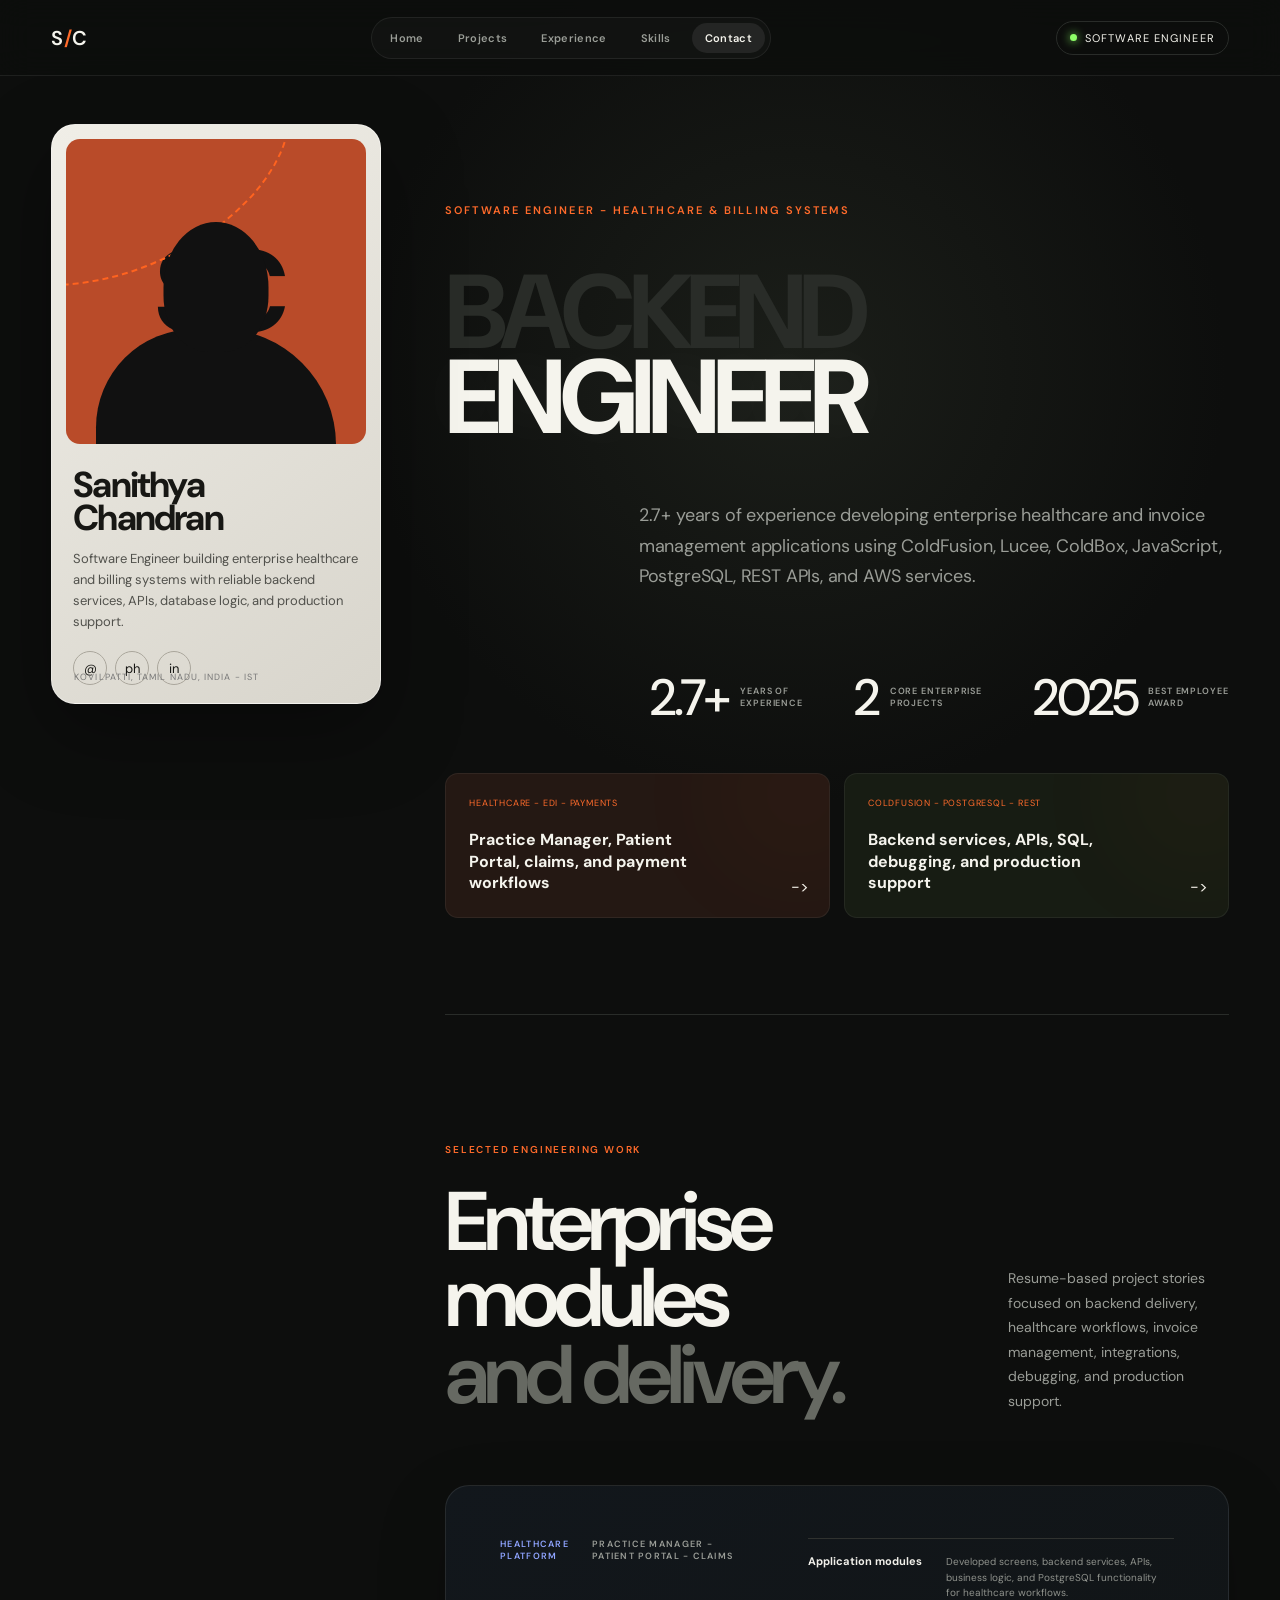
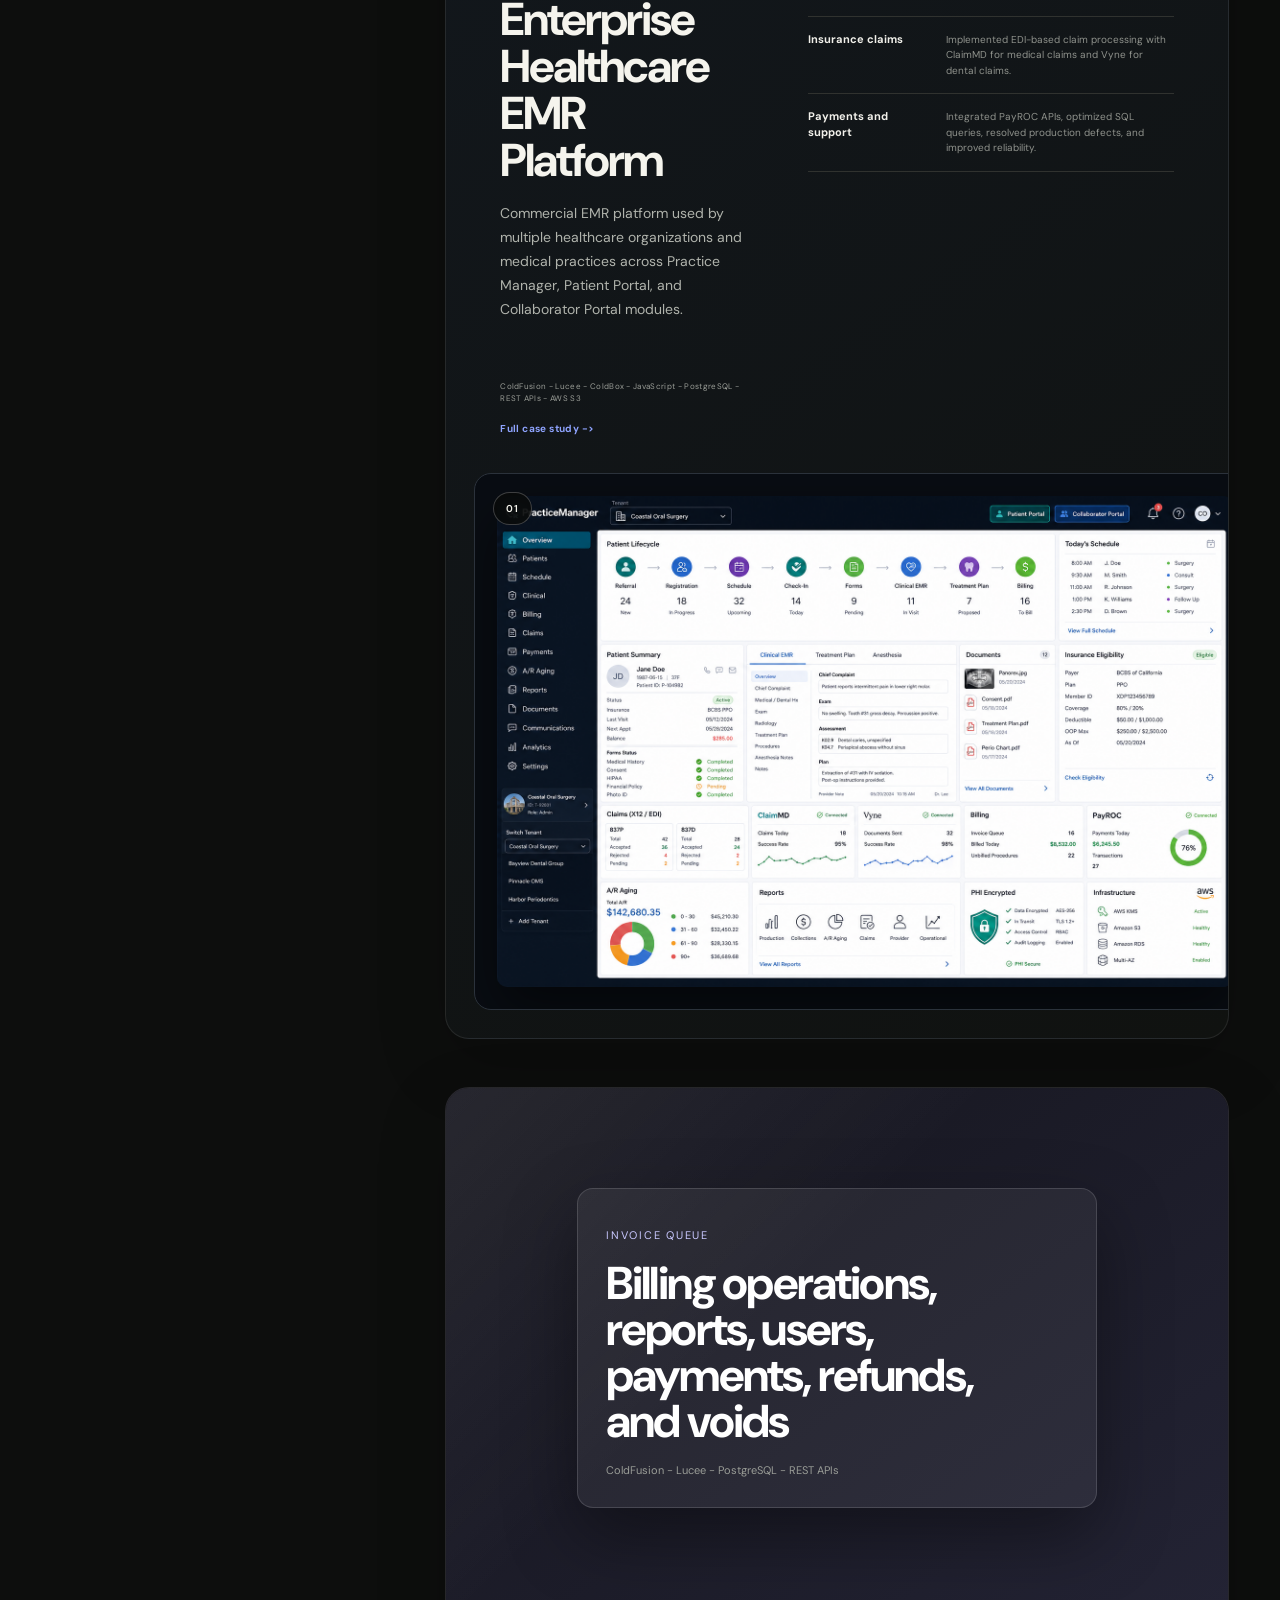
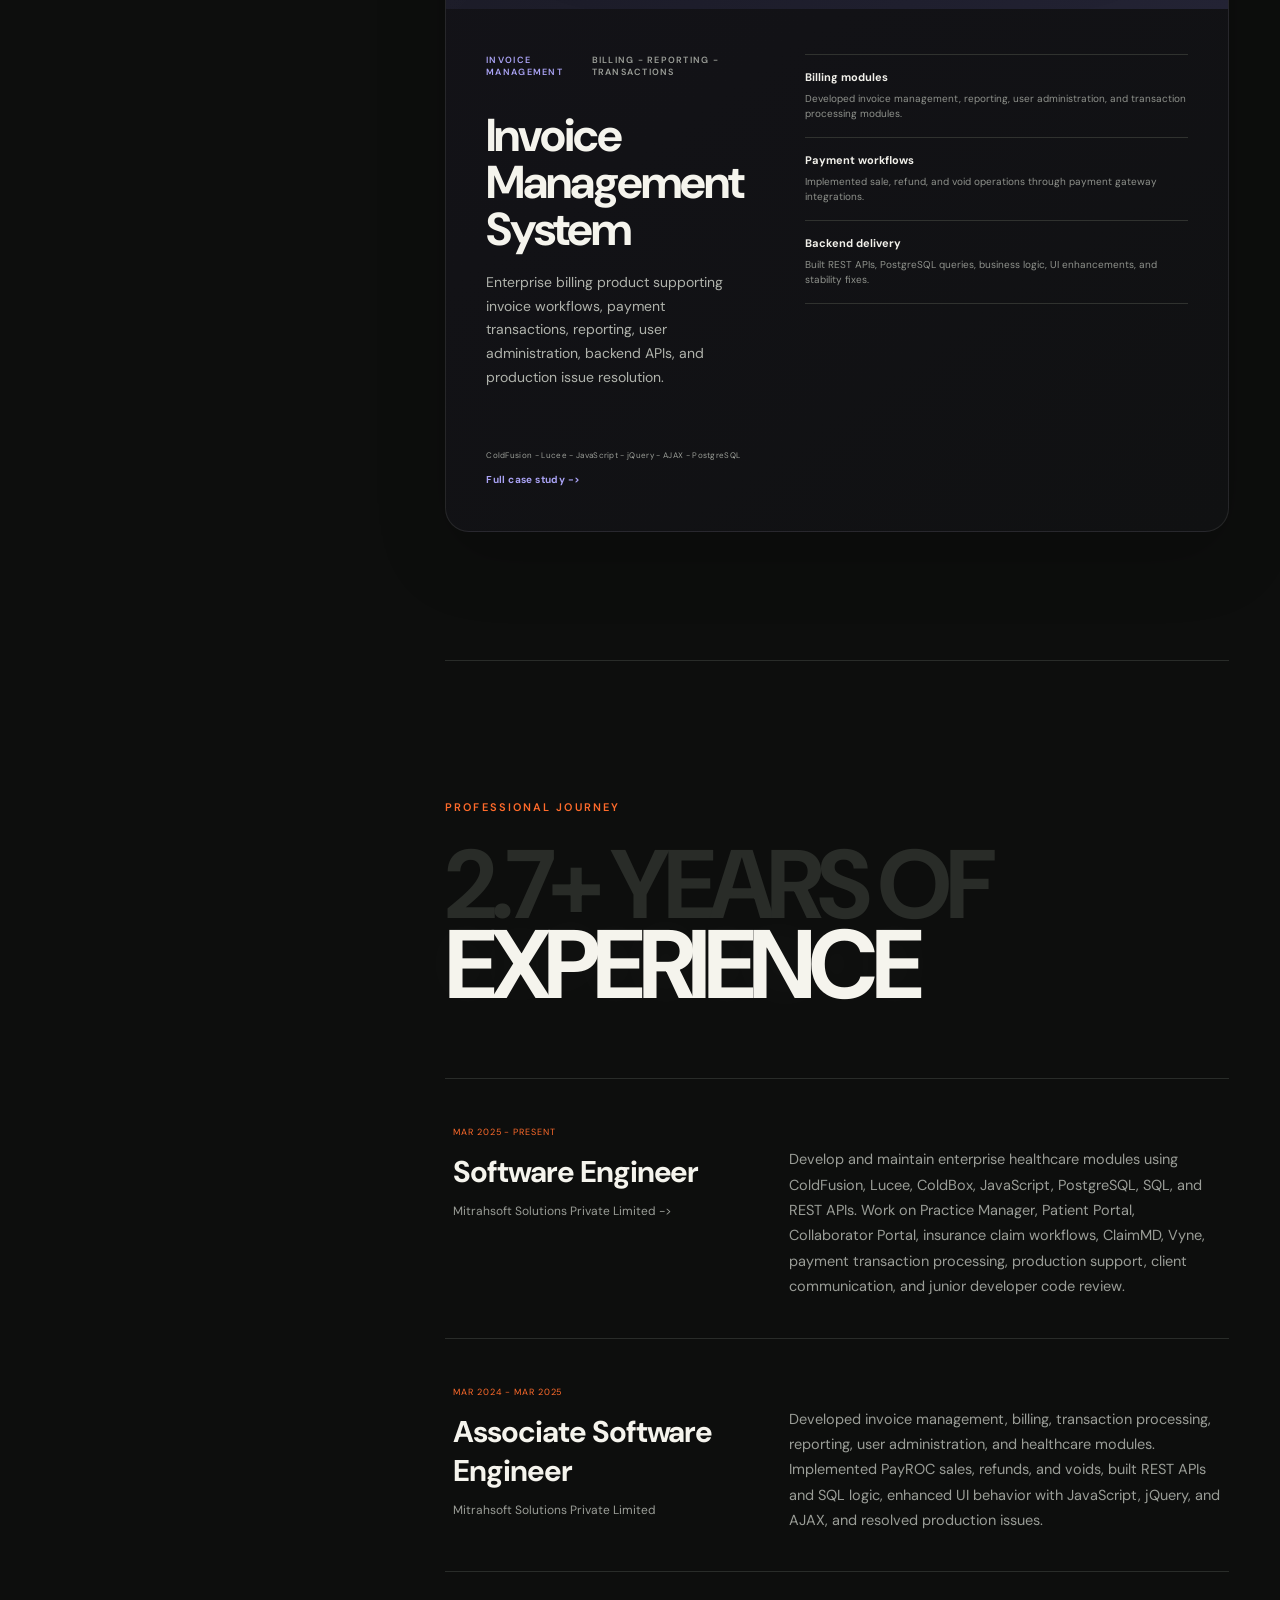
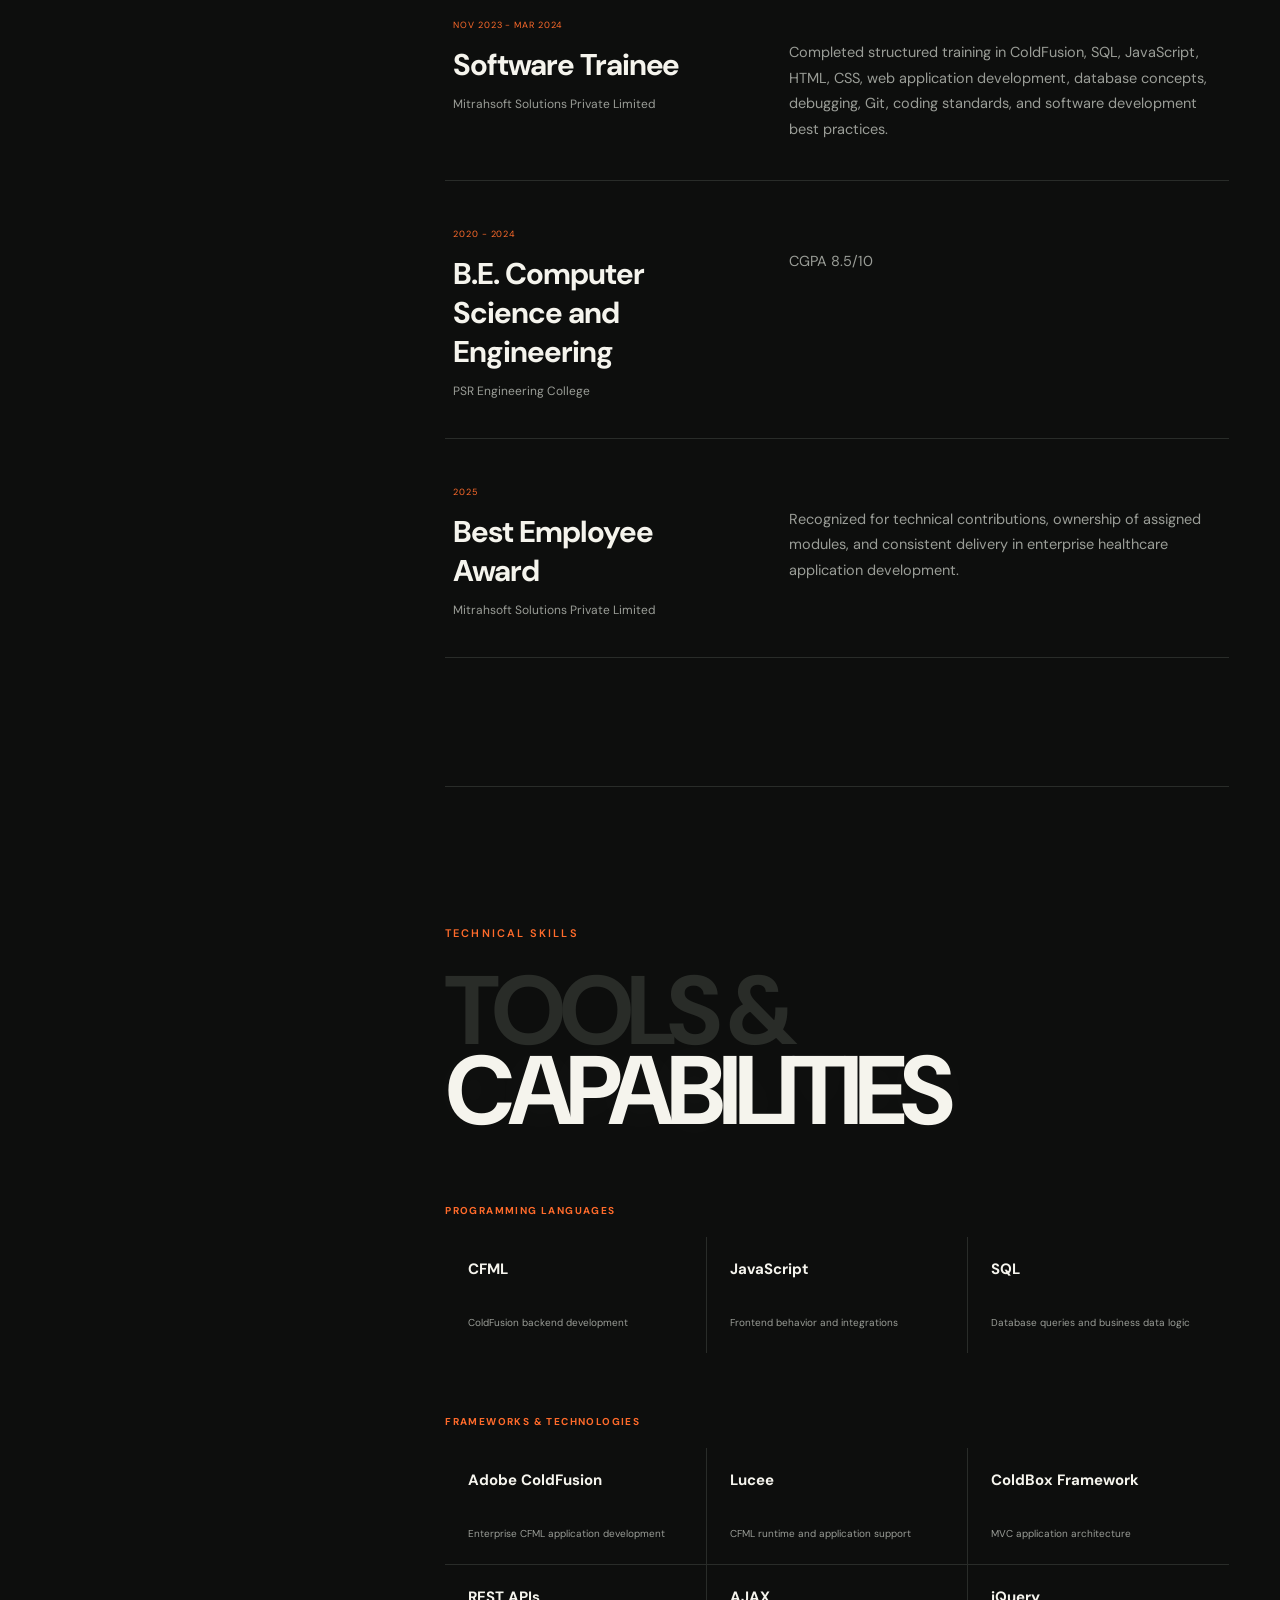
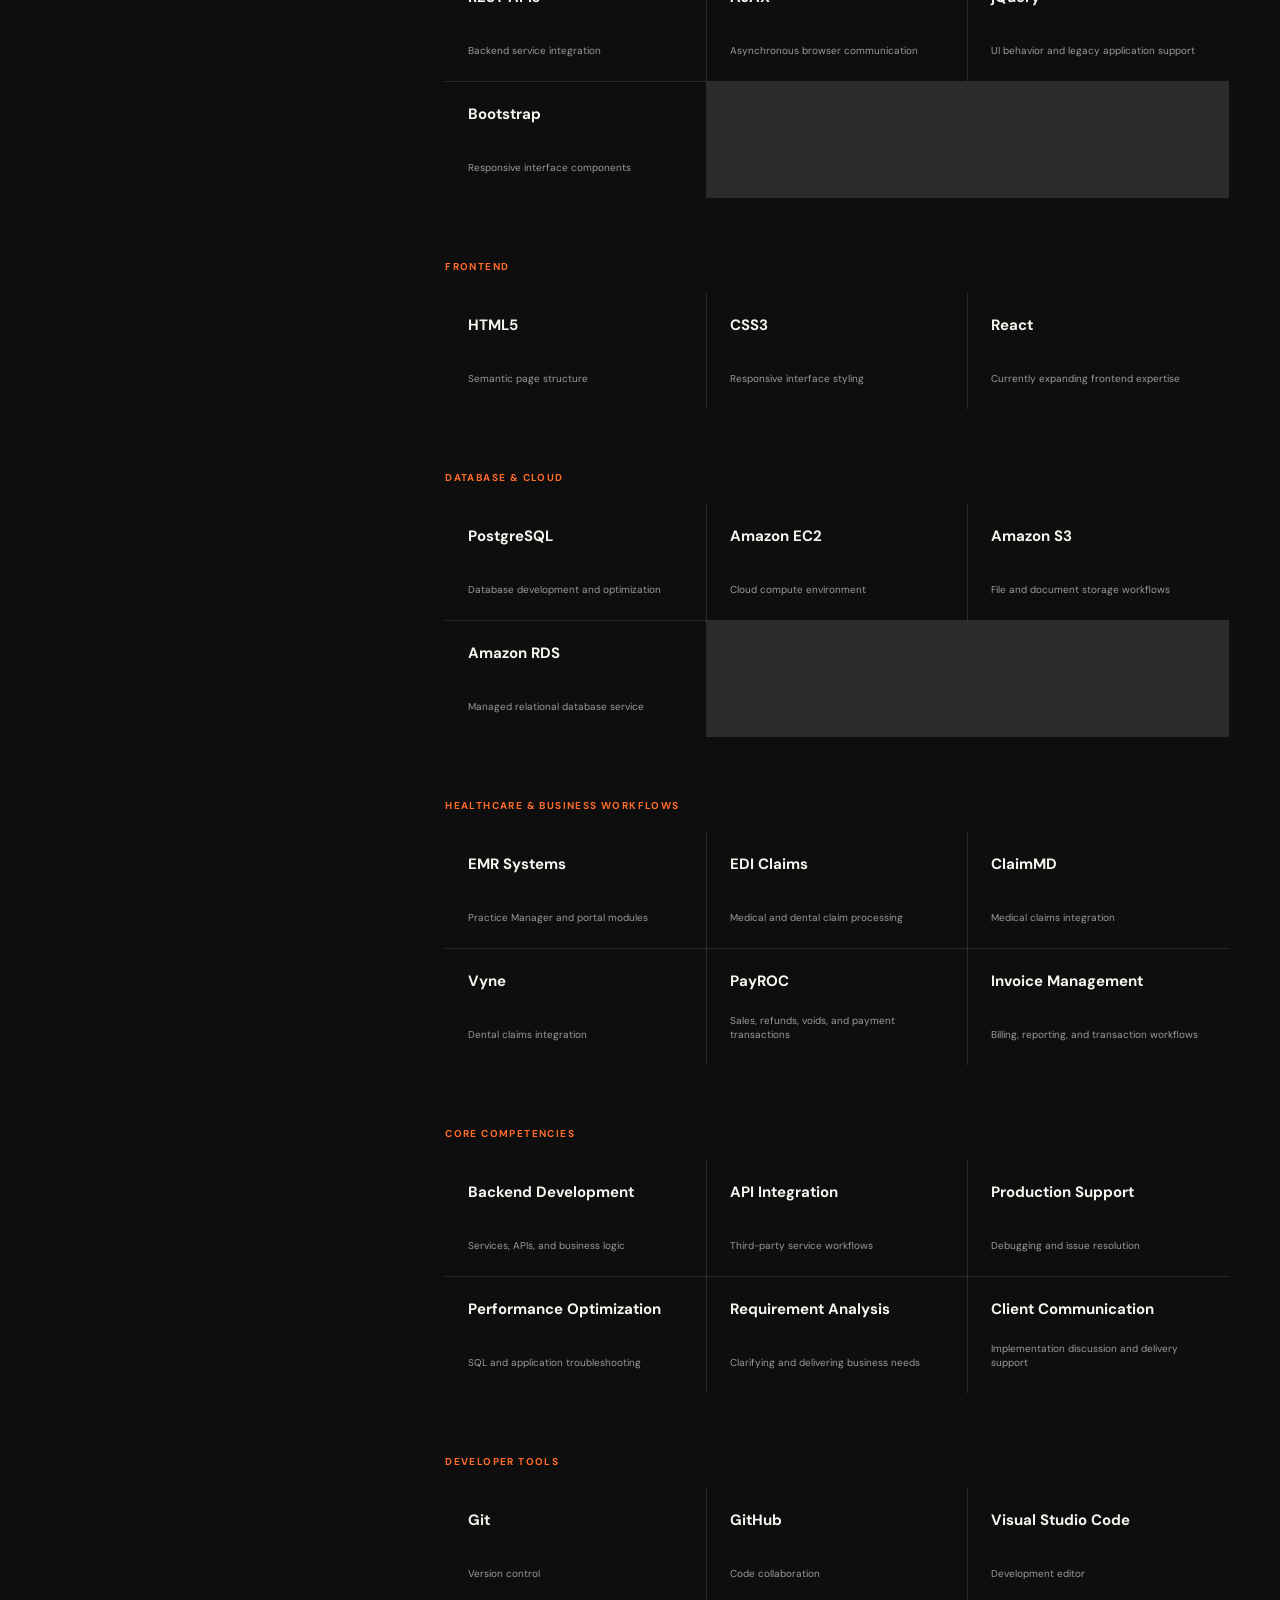
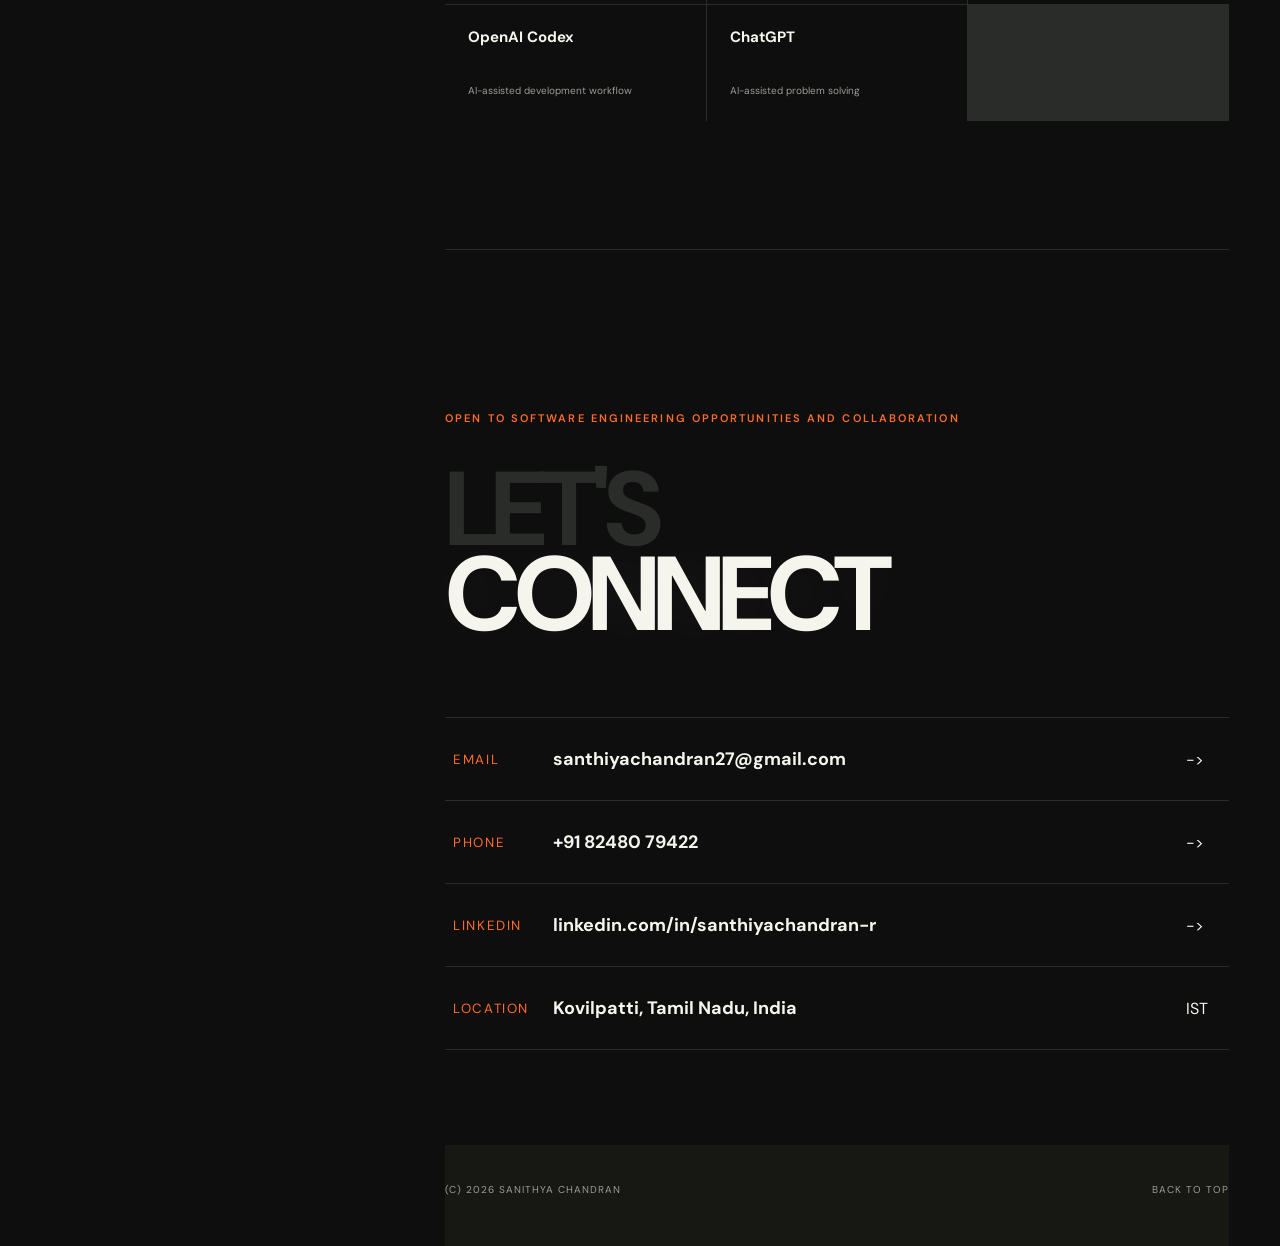
==== commit ca6962af: "Build portfolio from Sanithya resume" ====
--- a/index.html
+++ b/index.html
@@ -1,13 +1,140 @@
-<!doctype html><html lang="en"><head><meta charset="utf-8"><meta name="viewport" content="width=device-width,initial-scale=1"><meta name="description" content="Kalidhasan Mariyappan — Senior Full Stack Developer and Team Lead specializing in ColdFusion, Ruby on Rails, React, Node.js and AWS."><title>Kalidhasan Mariyappan — Senior Full Stack Developer</title><link rel="stylesheet" href="assets/style.css"><script src="assets/script.js" defer></script></head>
-<body class="v2"><header class="v2-nav"><a href="#home" class="v2-logo">K<span>/</span>M</a><button class="menu" aria-label="Open navigation" aria-expanded="false">Menu</button><nav><a href="#home">Home</a><a href="#projects">Projects</a><a href="#experience">Experience</a><a href="#tools">Tools</a><a href="#contact">Contact</a></nav><a class="availability" href="mailto:kalidhasan.mariyappan@gmail.com"><i></i> Available for projects</a></header>
-<main id="home" class="v2-shell"><aside class="profile-card"><div class="profile-photo"><img src="assets/kalidhasan-profile.png" alt="Kalidhasan Mariyappan"><div class="orbit"></div></div><h2>Kalidhasan<br>Mariyappan</h2><p>Senior Full Stack Developer who turns complex enterprise requirements into secure, dependable products.</p><div class="profile-links"><a href="mailto:kalidhasan.mariyappan@gmail.com" aria-label="Email">@</a><a href="tel:+919865316752" aria-label="Phone">☎</a><a href="#contact" aria-label="Contact details">↗</a></div><small>Tamil Nadu, India · IST</small></aside>
-<div class="v2-content"><section class="v2-hero"><p class="v2-kicker">Senior Full Stack Developer · Team Lead</p><h1>SOFTWARE<br><span>ENGINEER</span></h1><p class="v2-intro">Six years building and leading enterprise web applications across healthcare, community, publishing, and data-rich workflows.</p><div class="metrics"><div><strong>6+</strong><span>Years of<br>experience</span></div><div><strong>4</strong><span>Major products<br>delivered</span></div><div><strong>50+</strong><span>Technical tools<br>& capabilities</span></div></div><div class="focus-cards"><a href="#experience"><small>LEADERSHIP · DELIVERY</small><b>Team leadership, mentoring & code quality</b><span>↗</span></a><a href="#tools"><small>COLDFUSION · RAILS · REACT</small><b>Enterprise full-stack engineering</b><span>↗</span></a></div></section>
-<section id="projects" class="v2-section"><div class="v2-title"><p>Selected delivery</p><h2>ALL<br><span>PROJECTS</span></h2></div><div class="v2-projects">
-<a href="project-emr.html" class="v2-project"><div class="project-num">01</div><div class="project-art art-emr"><span>PM</span><i>PRACTICE / CLINICAL / REVENUE</i></div><div><h3>PracticeManager Platform</h3><p>Multi-tenant healthcare practice-management platform covering patient intake, referrals, scheduling, check-in, clinical EMR, treatment planning, insurance, claims, billing, PayROC payments, reporting, PHI security, and AWS infrastructure.</p><ul class="project-duties"><li>Led delivery, mentoring, reviews, releases, and stakeholder coordination</li><li>Built practice operations, clinical, communication, billing, claims, and payment workflows</li><li>Owned tenant-aware access, API security, PostgreSQL performance, integrations, and production support</li></ul><small>ColdFusion · Lucee · ColdBox · PostgreSQL · jQuery · AWS · 3.5+ years</small></div><b>↗</b></a>
-<a href="project-dog-care.html" class="v2-project"><div class="project-num">02</div><div class="project-art art-dog"><span>80+</span><i>SECURE FIELDS</i></div><div><h3>Dog Care Management System</h3><p>Owner-facing health and lifecycle questionnaires, REST services, and a complete administration portal.</p><ul class="project-duties"><li>Developed owner, dog profile, and healthcare APIs</li><li>Built CSRF-protected forms with more than 80 fields</li><li>Optimized data structures and supported production enhancements</li></ul><small>ColdFusion · jQuery · AJAX · CSRF · REST API · SQL · 6 months</small></div><b>↗</b></a>
-<a href="project-author.html" class="v2-project"><div class="project-num">03</div><div class="project-art art-author"><span>Aa</span><i>IDEAS / PEOPLE</i></div><div><h3>Author Community Platform</h3><p>Profiles, discussions, comments, content management, secure access, and administration for authors and readers.</p><ul class="project-duties"><li>Built community REST APIs and JWT authorization</li><li>Created administrative CRUD and moderation modules</li><li>Integrated React and optimized PostgreSQL queries</li></ul><small>Ruby on Rails · React · JWT · REST API · PostgreSQL · 6 months</small></div><b>↗</b></a>
-<a href="project-blog.html" class="v2-project"><div class="project-num">04</div><div class="project-art art-blog"><span>POST</span><i>PUBLISH / SHARE</i></div><div><h3>Blog Management Platform</h3><p>Customized Mastodon-based publishing system for blogs, comments, users, workflows, and administration.</p><ul class="project-duties"><li>Customized Mastodon around focused publishing requirements</li><li>Built token-secured content, comment, user, and admin APIs</li><li>Supported React integration, PostgreSQL performance, and releases</li></ul><small>Ruby on Rails · Mastodon · React · Token Auth · PostgreSQL · 6 months</small></div><b>↗</b></a>
-</div></section>
-<section id="experience" class="v2-section"><div class="v2-title"><p>Professional journey</p><h2>6 YEARS OF<br><span>EXPERIENCE</span></h2></div><article class="experience-card"><div><p>OCT 2024 — PRESENT</p><h3>Team Lead</h3><a href="https://www.mitrahsoft.com/" target="_blank" rel="noreferrer">Mitrahsoft Solutions Private Limited ↗</a></div><p>Lead full-stack delivery for enterprise applications across ColdFusion, Ruby on Rails, jQuery, React, and Node.js. Own timelines, technical coordination, code quality, mentoring, production support, and release readiness.</p></article><article class="experience-card"><div><p>6 YEARS TOTAL</p><h3>Full-Stack Engineering</h3><span>Healthcare & enterprise products</span></div><p>Hands-on product development, REST API design, authentication and authorization, database design, integrations, CI/CD deployments, Agile delivery, and cross-functional collaboration.</p></article><article class="experience-card education"><div><p>2016 — 2019</p><h3>B.Sc. Computer Science</h3><span>Manonmaniam Sundaranar University College</span></div><p>CGPA 7.1/10 · Sankarankovil, Tamil Nadu</p></article></section>
-<section id="tools" class="v2-section"><div class="v2-title"><p>Technical toolkit</p><h2>TOOLS &<br><span>CAPABILITIES</span></h2></div><div class="tool-group"><h3>Programming Languages</h3><div class="tool-grid"><div><b>CFML</b><span>Backend programming language</span></div><div><b>Ruby</b><span>Backend programming language</span></div><div><b>JavaScript ES6+</b><span>Web programming language</span></div><div><b>SQL</b><span>Database query language</span></div></div></div><div class="tool-group"><h3>Backend Frameworks & Runtimes</h3><div class="tool-grid"><div><b>Adobe ColdFusion</b><span>CFML application server</span></div><div><b>Lucee</b><span>CFML application engine</span></div><div><b>ColdBox</b><span>CFML MVC framework</span></div><div><b>FW/1</b><span>CFML MVC framework</span></div><div><b>Ruby on Rails</b><span>Backend web framework</span></div><div><b>Node.js</b><span>Server-side JavaScript runtime</span></div><div><b>Mastodon</b><span>Social publishing framework</span></div></div></div><div class="tool-group"><h3>Frontend Technologies</h3><div class="tool-grid"><div><b>HTML5</b><span>Semantic web structure</span></div><div><b>CSS3</b><span>Responsive interface styling</span></div><div><b>React.js</b><span>Frontend UI library</span></div><div><b>jQuery</b><span>Frontend JavaScript library</span></div><div><b>Bootstrap</b><span>Responsive UI framework</span></div><div><b>AJAX</b><span>Asynchronous browser communication</span></div></div></div><div class="tool-group"><h3>APIs, Authentication & Security</h3><div class="tool-grid"><div><b>REST APIs</b><span>Service architecture</span></div><div><b>JWT Authentication</b><span>Token-based authentication</span></div><div><b>CSRF Protection</b><span>Request security</span></div><div><b>Okta SSO</b><span>Single sign-on integration</span></div><div><b>API Integration</b><span>Third-party system integration</span></div><div><b>CFML Security</b><span>Secure CFML development</span></div></div></div><div class="tool-group"><h3>Databases</h3><div class="tool-grid"><div><b>SQL Server</b><span>Relational database</span></div><div><b>PostgreSQL</b><span>Relational database</span></div><div><b>MySQL</b><span>Relational database</span></div><div><b>Stored Procedures</b><span>Database programming</span></div><div><b>Query Optimization</b><span>Database performance</span></div><div><b>Database Design</b><span>Data architecture</span></div></div></div><div class="tool-group"><h3>AWS & Cloud Infrastructure</h3><div class="tool-grid"><div><b>AWS EC2</b><span>Cloud compute</span></div><div><b>AWS ECS</b><span>Container orchestration</span></div><div><b>AWS S3</b><span>Object storage</span></div><div><b>AWS HealthImaging</b><span>Medical imaging service</span></div><div><b>AWS Route 53</b><span>DNS management</span></div><div><b>Elastic Load Balancer</b><span>Traffic distribution</span></div><div><b>AWS IAM</b><span>Identity and access management</span></div><div><b>Elastic Beanstalk</b><span>Application deployment platform</span></div><div><b>AWS ECR</b><span>Container registry</span></div></div></div><div class="tool-group"><h3>DevOps & Development Tools</h3><div class="tool-grid"><div><b>CI/CD Pipelines</b><span>Build and deployment automation</span></div><div><b>Application Deployment</b><span>Release engineering</span></div><div><b>Git</b><span>Version control</span></div><div><b>GitHub</b><span>Code collaboration</span></div><div><b>VS Code</b><span>Development editor</span></div><div><b>Cursor AI</b><span>AI development environment</span></div><div><b>Claude</b><span>AI assistant</span></div><div><b>OpenAI Codex</b><span>AI development agent</span></div><div><b>OpenCode</b><span>AI development tool</span></div></div></div><div class="tool-group"><h3>Delivery & Leadership</h3><div class="tool-grid"><div><b>Agile</b><span>Delivery methodology</span></div><div><b>Team Leadership</b><span>Technical team management</span></div><div><b>Code Reviews</b><span>Engineering quality</span></div><div><b>Production Support</b><span>Operational troubleshooting</span></div><div><b>Cross-functional Collaboration</b><span>QA, BA and stakeholder alignment</span></div><div><b>ClickUp</b><span>Project management</span></div><div><b>Monday.com</b><span>Project management</span></div></div></div><div class="cert-row"><div><small>Certification</small><b>Adobe Certified ColdFusion Professional Developer</b></div><div><small>Badge</small><b>Ruby on Rails · LinkedIn Learning</b></div></div></section>
-<section id="contact" class="v2-contact"><p>Have a product to build or improve?</p><h2>LET'S WORK<br><span>TOGETHER</span></h2><div class="contact-direct"><a href="mailto:kalidhasan.mariyappan@gmail.com"><small>Email</small><b>kalidhasan.mariyappan@gmail.com</b><span>↗</span></a><a href="tel:+919865316752"><small>Phone</small><b>+91 98653 16752</b><span>↗</span></a><div><small>Location</small><b>Tamil Nadu, India</b><span>IST</span></div></div></section><footer class="v2-footer"><span>© <span data-year></span> Kalidhasan Mariyappan</span><a href="#home">Back to top ↑</a></footer></div></main></body></html>
+<!doctype html>
+<html lang="en">
+<head>
+  <meta charset="utf-8">
+  <meta name="viewport" content="width=device-width,initial-scale=1">
+  <meta name="description" content="Sanithya Chandran - Software Engineer specializing in ColdFusion, Lucee, ColdBox, PostgreSQL, REST APIs, healthcare EMR, EDI claims, PayROC payments, and production support.">
+  <title>Sanithya Chandran - Software Engineer</title>
+  <link rel="stylesheet" href="assets/style.css">
+  <script src="assets/script.js" defer></script>
+</head>
+<body class="v2">
+  <header class="v2-nav">
+    <a href="#home" class="v2-logo">S<span>/</span>C</a>
+    <button class="menu" aria-label="Open navigation" aria-expanded="false">Menu</button>
+    <nav>
+      <a href="#home">Home</a>
+      <a href="#projects">Projects</a>
+      <a href="#experience">Experience</a>
+      <a href="#tools">Skills</a>
+      <a href="#contact">Contact</a>
+    </nav>
+    <a class="availability" href="mailto:santhiyachandran27@gmail.com"><i></i> Software Engineer</a>
+  </header>
+
+  <main id="home" class="v2-shell">
+    <aside class="profile-card">
+      <div class="profile-photo"><span>SC</span><div class="orbit"></div></div>
+      <h2>Sanithya<br>Chandran</h2>
+      <p>Software Engineer building enterprise healthcare and billing systems with reliable backend services, APIs, database logic, and production support.</p>
+      <div class="profile-links">
+        <a href="mailto:santhiyachandran27@gmail.com" aria-label="Email">@</a>
+        <a href="tel:+918248079422" aria-label="Phone">ph</a>
+        <a href="https://www.linkedin.com/in/santhiyachandran-r" target="_blank" rel="noreferrer" aria-label="LinkedIn">in</a>
+      </div>
+      <small>Kovilpatti, Tamil Nadu, India - IST</small>
+    </aside>
+
+    <div class="v2-content">
+      <section class="v2-hero">
+        <p class="v2-kicker">Software Engineer - Healthcare & Billing Systems</p>
+        <h1>BACKEND<br><span>ENGINEER</span></h1>
+        <p class="v2-intro">2.7+ years of experience developing enterprise healthcare and invoice management applications using ColdFusion, Lucee, ColdBox, JavaScript, PostgreSQL, REST APIs, and AWS services.</p>
+        <div class="metrics">
+          <div><strong>2.7+</strong><span>Years of<br>experience</span></div>
+          <div><strong>2</strong><span>Core enterprise<br>projects</span></div>
+          <div><strong>2025</strong><span>Best Employee<br>Award</span></div>
+        </div>
+        <div class="focus-cards">
+          <a href="#projects"><small>HEALTHCARE - EDI - PAYMENTS</small><b>Practice Manager, Patient Portal, claims, and payment workflows</b><span>-></span></a>
+          <a href="#tools"><small>COLDFUSION - POSTGRESQL - REST</small><b>Backend services, APIs, SQL, debugging, and production support</b><span>-></span></a>
+        </div>
+      </section>
+
+      <section id="projects" class="v2-section">
+        <div class="v2-title"><p>Selected work</p><h2>PROJECT<br><span>IMPACT</span></h2></div>
+        <div class="v2-projects">
+          <a href="project-emr.html" class="v2-project">
+            <div class="project-num">01</div>
+            <div class="project-art art-emr"><span>EMR</span><i>HEALTHCARE / CLAIMS</i></div>
+            <div>
+              <h3>Enterprise Healthcare EMR Platform</h3>
+              <p>Commercial healthcare platform used by multiple organizations and medical practices across Practice Manager, Patient Portal, and Collaborator Portal modules.</p>
+              <ul class="project-duties">
+                <li>Developed frontend interfaces, backend services, APIs, business logic, and PostgreSQL functionality</li>
+                <li>Implemented EDI claim workflows with ClaimMD for medical claims and Vyne for dental claims</li>
+                <li>Integrated PayROC payment APIs and improved production reliability through debugging and query optimization</li>
+              </ul>
+              <small>ColdFusion - Lucee - ColdBox - JavaScript - PostgreSQL - REST APIs - AWS S3 - ClaimMD - Vyne - PayROC</small>
+            </div>
+            <b>-></b>
+          </a>
+          <a href="project-invoice.html" class="v2-project">
+            <div class="project-num">02</div>
+            <div class="project-art art-blog"><span>INV</span><i>BILLING / REPORTING</i></div>
+            <div>
+              <h3>Invoice Management System</h3>
+              <p>Enterprise billing product covering invoice management, payment transactions, reporting, user administration, and backend business operations.</p>
+              <ul class="project-duties">
+                <li>Built billing, invoice, reporting, user-management, and payment transaction modules</li>
+                <li>Implemented sale, refund, and void workflows through payment gateway integrations</li>
+                <li>Developed REST APIs, PostgreSQL queries, business logic, UI enhancements, and production fixes</li>
+              </ul>
+              <small>ColdFusion - Lucee - JavaScript - jQuery - AJAX - PostgreSQL - REST APIs</small>
+            </div>
+            <b>-></b>
+          </a>
+        </div>
+      </section>
+
+      <section id="experience" class="v2-section">
+        <div class="v2-title"><p>Professional journey</p><h2>2.7+ YEARS OF<br><span>EXPERIENCE</span></h2></div>
+        <article class="experience-card">
+          <div><p>MAR 2025 - PRESENT</p><h3>Software Engineer</h3><a href="https://www.mitrahsoft.com/" target="_blank" rel="noreferrer">Mitrahsoft Solutions Private Limited -></a></div>
+          <p>Develop and maintain enterprise healthcare modules using ColdFusion, Lucee, ColdBox, JavaScript, PostgreSQL, SQL, and REST APIs. Work on Practice Manager, Patient Portal, Collaborator Portal, insurance claim workflows, ClaimMD, Vyne, payment transaction processing, production support, client communication, and junior developer code review.</p>
+        </article>
+        <article class="experience-card">
+          <div><p>MAR 2024 - MAR 2025</p><h3>Associate Software Engineer</h3><span>Mitrahsoft Solutions Private Limited</span></div>
+          <p>Developed invoice management, billing, transaction processing, reporting, user administration, and healthcare modules. Implemented PayROC sales, refunds, and voids, built REST APIs and SQL logic, enhanced UI behavior with JavaScript, jQuery, and AJAX, and resolved production issues.</p>
+        </article>
+        <article class="experience-card">
+          <div><p>NOV 2023 - MAR 2024</p><h3>Software Trainee</h3><span>Mitrahsoft Solutions Private Limited</span></div>
+          <p>Completed structured training in ColdFusion, SQL, JavaScript, HTML, CSS, web application development, database concepts, debugging, Git, coding standards, and software development best practices.</p>
+        </article>
+        <article class="experience-card education">
+          <div><p>2020 - 2024</p><h3>B.E. Computer Science and Engineering</h3><span>PSR Engineering College</span></div>
+          <p>CGPA 8.5/10</p>
+        </article>
+        <article class="experience-card education">
+          <div><p>2025</p><h3>Best Employee Award</h3><span>Mitrahsoft Solutions Private Limited</span></div>
+          <p>Recognized for technical contributions, ownership of assigned modules, and consistent delivery in enterprise healthcare application development.</p>
+        </article>
+      </section>
+
+      <section id="tools" class="v2-section">
+        <div class="v2-title"><p>Technical skills</p><h2>TOOLS &<br><span>CAPABILITIES</span></h2></div>
+        <div class="tool-group"><h3>Programming Languages</h3><div class="tool-grid"><div><b>CFML</b><span>ColdFusion backend development</span></div><div><b>JavaScript</b><span>Frontend behavior and integrations</span></div><div><b>SQL</b><span>Database queries and business data logic</span></div></div></div>
+        <div class="tool-group"><h3>Frameworks & Technologies</h3><div class="tool-grid"><div><b>Adobe ColdFusion</b><span>Enterprise CFML application development</span></div><div><b>Lucee</b><span>CFML runtime and application support</span></div><div><b>ColdBox Framework</b><span>MVC application architecture</span></div><div><b>REST APIs</b><span>Backend service integration</span></div><div><b>AJAX</b><span>Asynchronous browser communication</span></div><div><b>jQuery</b><span>UI behavior and legacy application support</span></div><div><b>Bootstrap</b><span>Responsive interface components</span></div></div></div>
+        <div class="tool-group"><h3>Frontend</h3><div class="tool-grid"><div><b>HTML5</b><span>Semantic page structure</span></div><div><b>CSS3</b><span>Responsive interface styling</span></div><div><b>React</b><span>Currently expanding frontend expertise</span></div></div></div>
+        <div class="tool-group"><h3>Database & Cloud</h3><div class="tool-grid"><div><b>PostgreSQL</b><span>Database development and optimization</span></div><div><b>Amazon EC2</b><span>Cloud compute environment</span></div><div><b>Amazon S3</b><span>File and document storage workflows</span></div><div><b>Amazon RDS</b><span>Managed relational database service</span></div></div></div>
+        <div class="tool-group"><h3>Healthcare & Business Workflows</h3><div class="tool-grid"><div><b>EMR Systems</b><span>Practice Manager and portal modules</span></div><div><b>EDI Claims</b><span>Medical and dental claim processing</span></div><div><b>ClaimMD</b><span>Medical claims integration</span></div><div><b>Vyne</b><span>Dental claims integration</span></div><div><b>PayROC</b><span>Sales, refunds, voids, and payment transactions</span></div><div><b>Invoice Management</b><span>Billing, reporting, and transaction workflows</span></div></div></div>
+        <div class="tool-group"><h3>Core Competencies</h3><div class="tool-grid"><div><b>Backend Development</b><span>Services, APIs, and business logic</span></div><div><b>API Integration</b><span>Third-party service workflows</span></div><div><b>Production Support</b><span>Debugging and issue resolution</span></div><div><b>Performance Optimization</b><span>SQL and application troubleshooting</span></div><div><b>Requirement Analysis</b><span>Clarifying and delivering business needs</span></div><div><b>Client Communication</b><span>Implementation discussion and delivery support</span></div></div></div>
+        <div class="tool-group"><h3>Developer Tools</h3><div class="tool-grid"><div><b>Git</b><span>Version control</span></div><div><b>GitHub</b><span>Code collaboration</span></div><div><b>Visual Studio Code</b><span>Development editor</span></div><div><b>OpenAI Codex</b><span>AI-assisted development workflow</span></div><div><b>ChatGPT</b><span>AI-assisted problem solving</span></div></div></div>
+      </section>
+
+      <section id="contact" class="v2-contact">
+        <p>Open to software engineering opportunities and collaboration</p>
+        <h2>LET'S<br><span>CONNECT</span></h2>
+        <div class="contact-direct">
+          <a href="mailto:santhiyachandran27@gmail.com"><small>Email</small><b>santhiyachandran27@gmail.com</b><span>-></span></a>
+          <a href="tel:+918248079422"><small>Phone</small><b>+91 82480 79422</b><span>-></span></a>
+          <a href="https://www.linkedin.com/in/santhiyachandran-r" target="_blank" rel="noreferrer"><small>LinkedIn</small><b>linkedin.com/in/santhiyachandran-r</b><span>-></span></a>
+          <div><small>Location</small><b>Kovilpatti, Tamil Nadu, India</b><span>IST</span></div>
+        </div>
+      </section>
+
+      <footer class="v2-footer"><span>(c) <span data-year></span> Sanithya Chandran</span><a href="#home">Back to top</a></footer>
+    </div>
+  </main>
+</body>
+</html>
--- a/assets/style.css
+++ b/assets/style.css
@@ -296,3 +296,389 @@
   }
   .case-module-visual img{border-radius:8px}
 }
+
+/* Mobile stability pass: keep every portfolio and case-study surface inside the viewport. */
+html,body{max-width:100%;overflow-x:hidden}
+img,video,canvas,svg{max-width:100%;height:auto}
+
+@media(max-width:900px){
+  .v2 .v2-nav{
+    height:66px;
+    padding:0 18px;
+  }
+  .v2-nav .availability{display:none!important}
+  .v2-nav .menu{
+    display:block!important;
+    margin-left:auto;
+    color:var(--vtext);
+    border:0;
+    background:transparent;
+    font-size:12px;
+  }
+  .v2-nav nav{
+    display:none!important;
+    position:absolute;
+    top:66px;
+    left:0;
+    right:0;
+    width:100%;
+    margin:0;
+    padding:16px 18px 20px;
+    border:0;
+    border-radius:0;
+    background:rgba(13,14,13,.98);
+    flex-direction:column;
+    gap:6px;
+  }
+  .v2-nav nav.open{display:flex!important}
+  .v2-nav nav a{
+    width:100%;
+    padding:13px 12px;
+  }
+  .v2-shell{
+    display:block;
+    width:min(100% - 32px,760px);
+    padding-top:88px;
+  }
+  .profile-card{
+    position:relative;
+    top:auto;
+    width:100%;
+    height:auto;
+    margin-bottom:42px;
+    display:grid;
+    grid-template-columns:180px minmax(0,1fr);
+    gap:18px;
+    overflow:hidden;
+  }
+  .profile-photo{
+    height:220px;
+    grid-row:1 / span 4;
+  }
+  .profile-card h2{
+    font-size:clamp(30px,7vw,38px);
+    margin-top:12px;
+  }
+  .profile-card>p{max-width:100%}
+  .profile-card>small{
+    position:static;
+    display:block;
+    margin:8px 7px 0;
+  }
+  .v2-content{width:100%;min-width:0}
+  .v2-hero{
+    min-height:0;
+    padding:34px 0 72px;
+  }
+  .v2-hero h1,
+  .v2-title h2,
+  .v2-contact h2{
+    letter-spacing:-.055em;
+    overflow-wrap:break-word;
+  }
+  .v2-intro{
+    margin-left:0;
+    max-width:100%;
+  }
+  .metrics{
+    width:100%;
+    margin:40px 0 34px;
+    display:grid;
+    grid-template-columns:repeat(3,minmax(0,1fr));
+    gap:12px;
+  }
+  .metrics div{display:block}
+  .metrics strong{font-size:clamp(30px,8vw,42px)}
+  .metrics span{display:block;margin-top:5px}
+  .focus-cards{grid-template-columns:1fr}
+  .experience-card,
+  .case-v2 .case-overview,
+  .case-v2 .story-block,
+  .contact-direct>a,
+  .contact-direct>div{
+    grid-template-columns:1fr!important;
+  }
+  .tool-grid,
+  .cert-row,
+  .facts,
+  .responsibility-grid,
+  .concept-showcase,
+  .mockup-grid{
+    grid-template-columns:1fr!important;
+  }
+}
+
+@media(max-width:760px){
+  .wrap,
+  .case-v2 .wrap,
+  .case-v2 .next-project,
+  .case-footer,
+  .contact-only{
+    width:min(100% - 28px,680px);
+  }
+  .projects-showcase{
+    padding:76px 0;
+  }
+  .projects-heading{
+    grid-template-columns:1fr!important;
+    gap:22px;
+    margin-bottom:40px;
+  }
+  .projects-heading h2{
+    font-size:clamp(42px,14vw,74px);
+    line-height:.88;
+  }
+  .projects-heading>p{
+    max-width:100%;
+    font-size:13px;
+  }
+  .projects-showcase .showcase-list{
+    gap:28px;
+  }
+  .projects-showcase .showcase-project,
+  .projects-showcase .showcase-project.image-left,
+  .projects-showcase [data-tone="clinical"],
+  .projects-showcase [data-tone="care"],
+  .projects-showcase [data-tone="community"],
+  .projects-showcase [data-tone="publishing"]{
+    width:100%;
+    display:grid!important;
+    grid-template-columns:1fr!important;
+    grid-template-rows:auto auto!important;
+    min-height:0!important;
+    border-radius:18px;
+  }
+  .projects-showcase [data-tone] .showcase-copy,
+  .projects-showcase [data-tone="clinical"] .showcase-copy{
+    grid-column:1!important;
+    grid-row:2!important;
+    display:block!important;
+    padding:26px 20px 30px!important;
+  }
+  .projects-showcase [data-tone="clinical"] .showcase-copy{
+    grid-row:1!important;
+  }
+  .projects-showcase [data-tone] .showcase-visual,
+  .projects-showcase [data-tone="clinical"] .showcase-visual{
+    grid-column:1!important;
+    grid-row:1!important;
+    width:100%;
+    min-height:0!important;
+    height:auto!important;
+    margin:0!important;
+    padding:10px!important;
+    aspect-ratio:auto!important;
+  }
+  .projects-showcase [data-tone="clinical"] .showcase-visual{
+    grid-row:2!important;
+  }
+  .projects-showcase [data-tone] .showcase-visual img{
+    position:relative!important;
+    inset:auto!important;
+    width:100%!important;
+    height:auto!important;
+    max-height:none!important;
+    object-fit:contain!important;
+    border-radius:9px;
+  }
+  .projects-showcase .project-label{
+    display:grid;
+    gap:8px;
+    margin-bottom:22px;
+  }
+  .projects-showcase .showcase-copy h3{
+    font-size:clamp(28px,9vw,40px);
+    line-height:1;
+  }
+  .projects-showcase .project-summary{
+    font-size:13px;
+    line-height:1.65;
+  }
+  .module-list{
+    margin-top:24px;
+  }
+  .module-list li{
+    grid-template-columns:1fr!important;
+    gap:6px;
+    padding:13px 0;
+  }
+  .module-list b,
+  .module-list span{
+    font-size:11px;
+    line-height:1.55;
+  }
+  .project-footer{
+    display:grid!important;
+    gap:12px;
+    margin-top:26px!important;
+  }
+  .case-v2 main{padding-top:66px}
+  .case-v2 .case-hero{
+    width:min(100% - 28px,680px);
+    margin-top:26px;
+    border-radius:16px;
+    aspect-ratio:auto!important;
+    min-height:0!important;
+  }
+  .case-v2 .case-cover{
+    width:100%;
+    height:auto!important;
+    object-fit:contain!important;
+  }
+  .case-v2 .case-hero>small,
+  .case-v2 .case-hero>p{
+    position:static;
+    display:inline-flex;
+    margin:10px;
+    max-width:calc(100% - 20px);
+    white-space:normal;
+    border-radius:12px;
+  }
+  .case-v2 .case-overview{
+    padding:62px 0 58px;
+    gap:32px;
+  }
+  .case-v2 .case-overview h1{
+    font-size:clamp(42px,13vw,76px);
+    line-height:.92;
+  }
+  .case-v2 .story-block{
+    padding:64px 0;
+    gap:24px;
+  }
+  .case-v2 .story-block>div>p{
+    font-size:clamp(25px,8vw,40px);
+    line-height:1.18;
+  }
+  .case-v2 .story-block .lead{
+    font-size:14px!important;
+  }
+  .product-shot{
+    margin-bottom:34px;
+  }
+  .shot-caption{
+    grid-template-columns:28px 1fr;
+  }
+  .shot-caption h3{
+    font-size:21px;
+  }
+  .app-window{
+    width:100%;
+    max-width:100%;
+    overflow:auto;
+  }
+  .case-v2 .next-project{
+    padding:68px 0;
+  }
+  .case-v2 .next-project h2{
+    font-size:clamp(42px,15vw,78px);
+    margin:22px 0;
+  }
+}
+
+@media(max-width:520px){
+  .v2-shell{width:min(100% - 22px,520px)}
+  .profile-card{
+    display:block;
+    padding:10px;
+    border-radius:18px;
+  }
+  .profile-photo{
+    height:auto;
+    aspect-ratio:4/5;
+  }
+  .profile-links{
+    flex-wrap:wrap;
+  }
+  .v2-hero h1{
+    font-size:clamp(52px,18vw,88px);
+  }
+  .metrics{
+    grid-template-columns:1fr;
+  }
+  .metrics div{
+    display:flex;
+    align-items:center;
+    justify-content:space-between;
+    padding:13px 0;
+    border-bottom:1px solid var(--vline);
+  }
+  .tool-grid div,
+  .responsibility-grid article{
+    min-height:auto;
+  }
+  .contact-direct b{
+    font-size:14px;
+    overflow-wrap:anywhere;
+  }
+  .case-module-visual{
+    margin:28px 0 36px;
+  }
+}
+
+.invoice-showcase{
+  min-height:420px;
+  background:
+    linear-gradient(135deg,rgba(255,255,255,.08),transparent 42%),
+    linear-gradient(145deg,#15151d,#232334)!important;
+  display:grid;
+  place-items:center;
+  padding:28px;
+}
+.invoice-showcase>div{
+  width:min(100%,520px);
+  min-height:320px;
+  border:1px solid rgba(255,255,255,.14);
+  border-radius:16px;
+  background:rgba(255,255,255,.06);
+  box-shadow:0 28px 70px rgba(0,0,0,.38);
+  padding:28px;
+  display:grid;
+  align-content:end;
+  gap:18px;
+}
+.invoice-showcase span{
+  color:#c9c8ff;
+  font-size:11px;
+  letter-spacing:.16em;
+  text-transform:uppercase;
+}
+.invoice-showcase b{
+  color:#fff;
+  font-size:clamp(28px,4vw,46px);
+  line-height:1;
+  letter-spacing:-.04em;
+  max-width:440px;
+}
+.invoice-showcase small{
+  color:var(--vdim);
+  font-size:11px;
+  line-height:1.6;
+}
+.invoice-hero{
+  min-height:520px;
+  display:flex!important;
+  flex-direction:column;
+  align-items:flex-start!important;
+  justify-content:space-between!important;
+  padding:44px!important;
+}
+.invoice-hero>span{
+  display:block!important;
+  color:#111;
+  font-size:clamp(90px,18vw,240px)!important;
+}
+@media(max-width:760px){
+  .invoice-showcase{
+    min-height:0;
+    padding:12px;
+  }
+  .invoice-showcase>div{
+    min-height:230px;
+    padding:20px;
+  }
+  .invoice-hero{
+    min-height:360px!important;
+    padding:24px!important;
+  }
+}
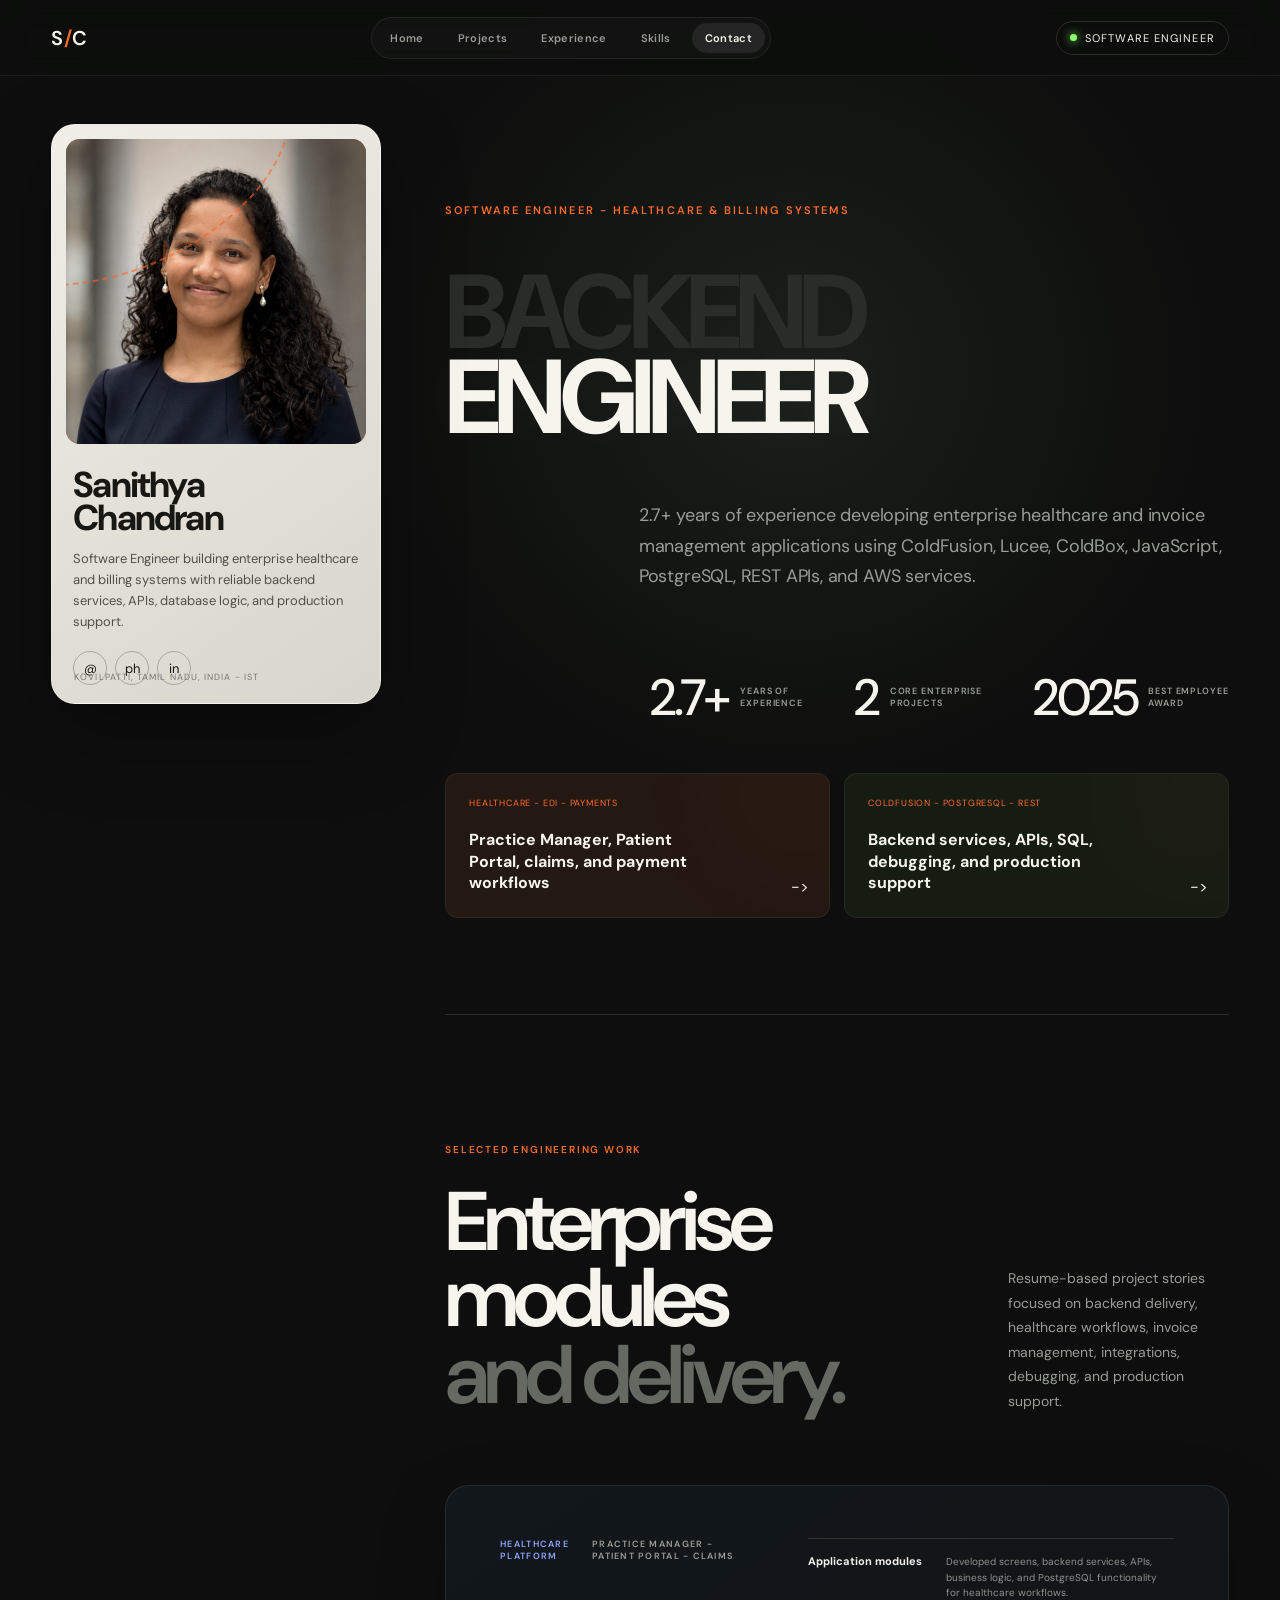
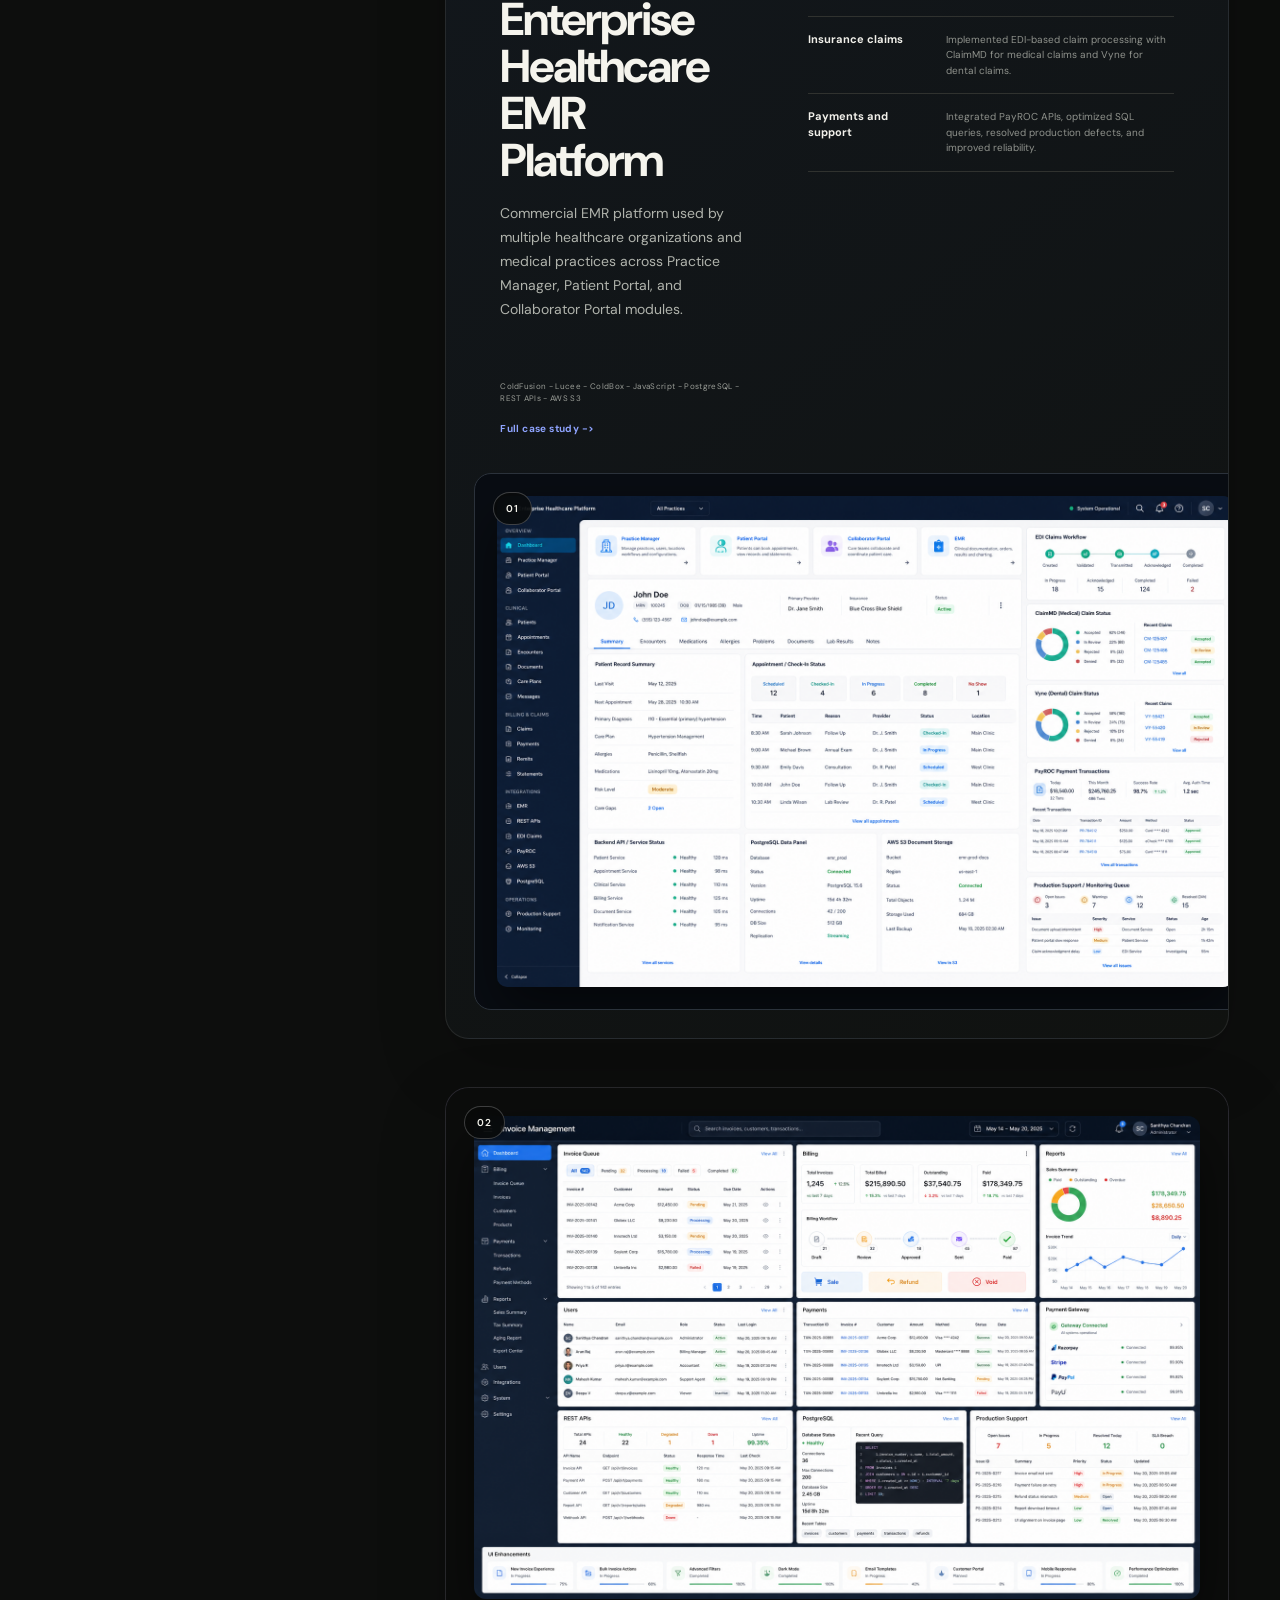
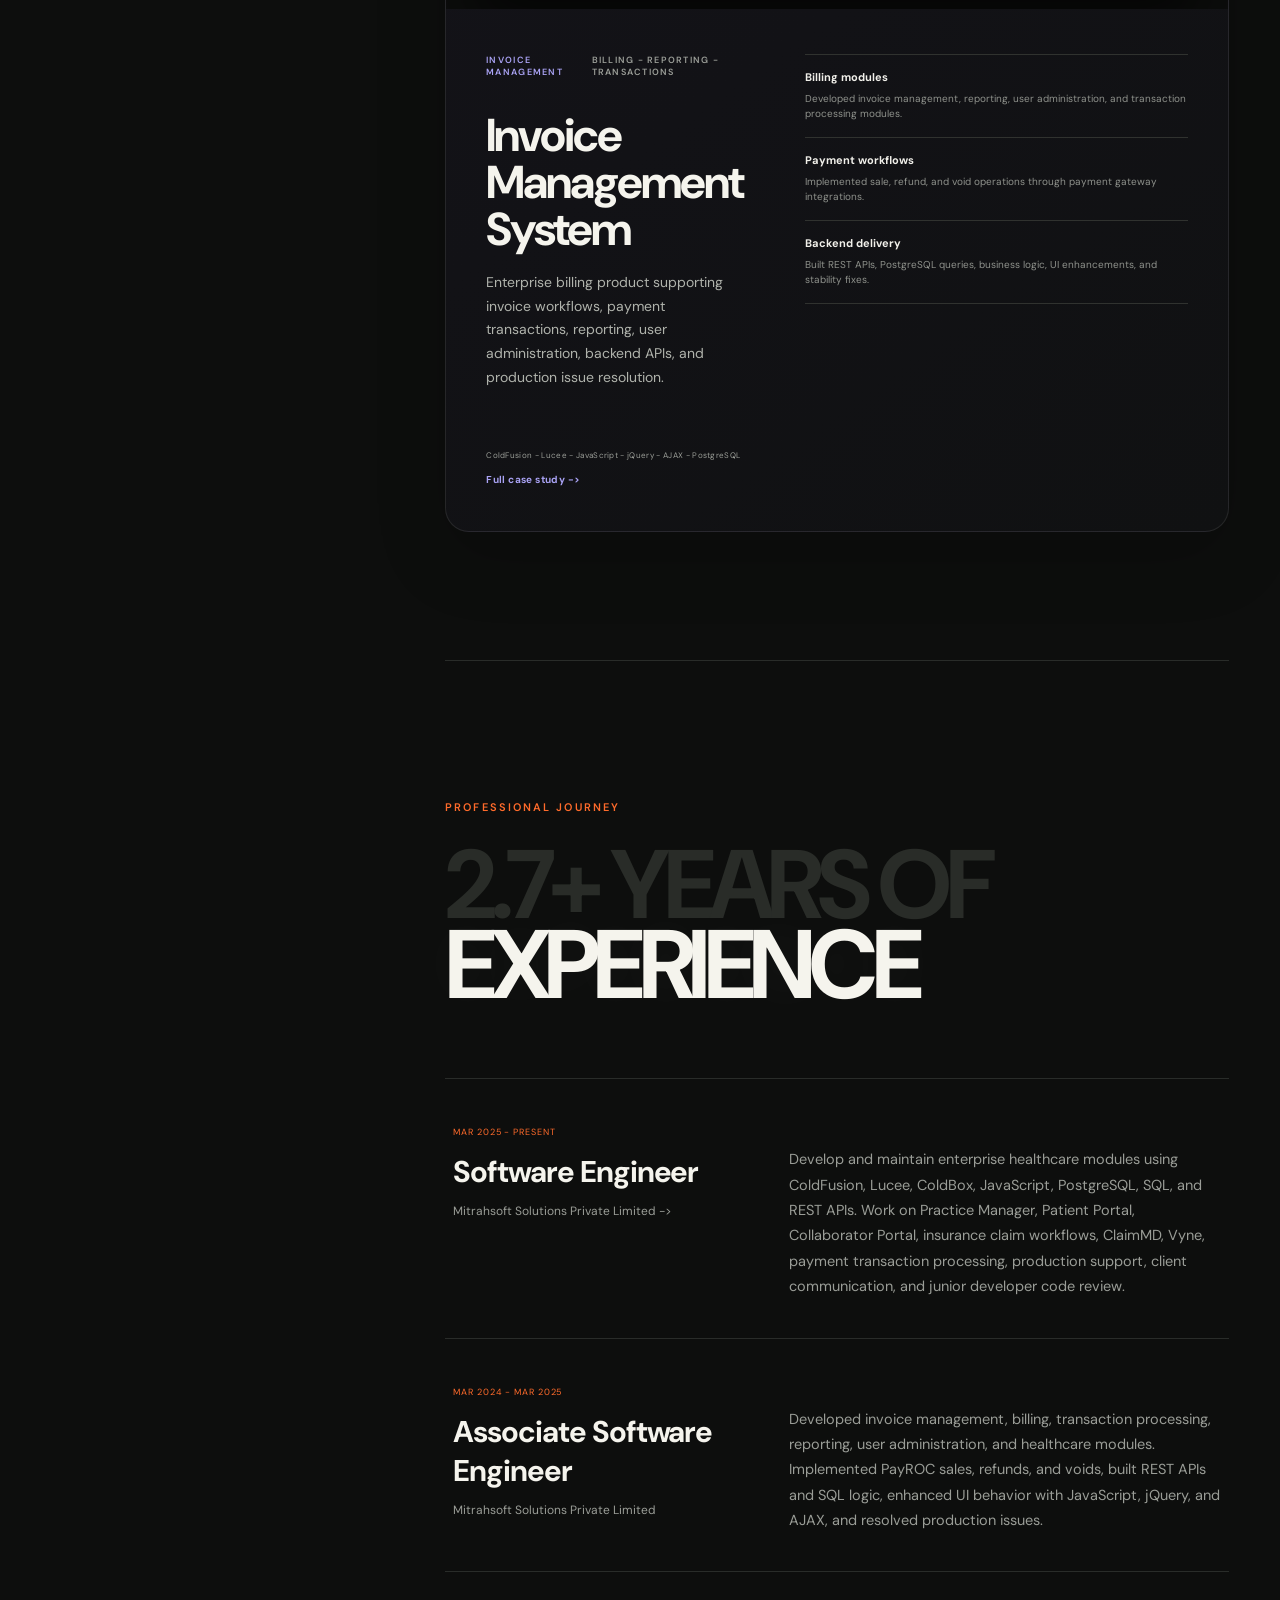
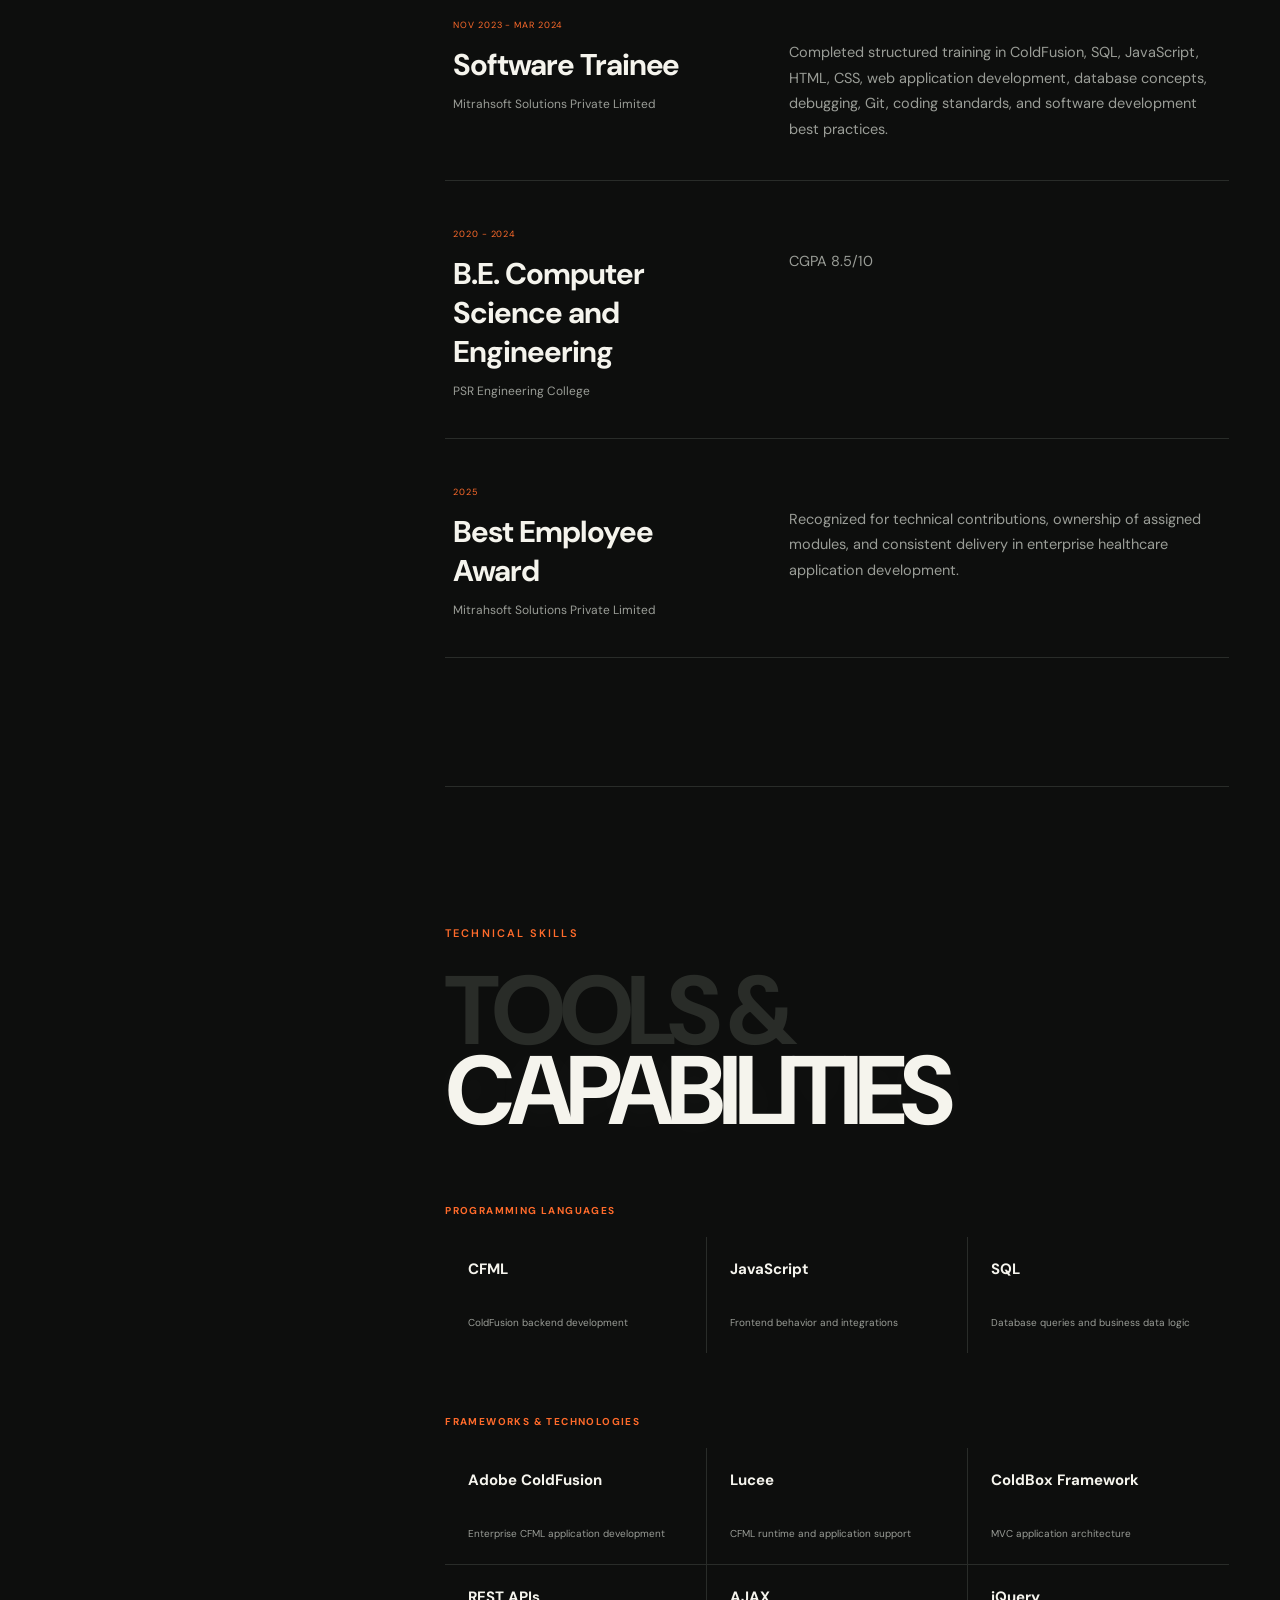
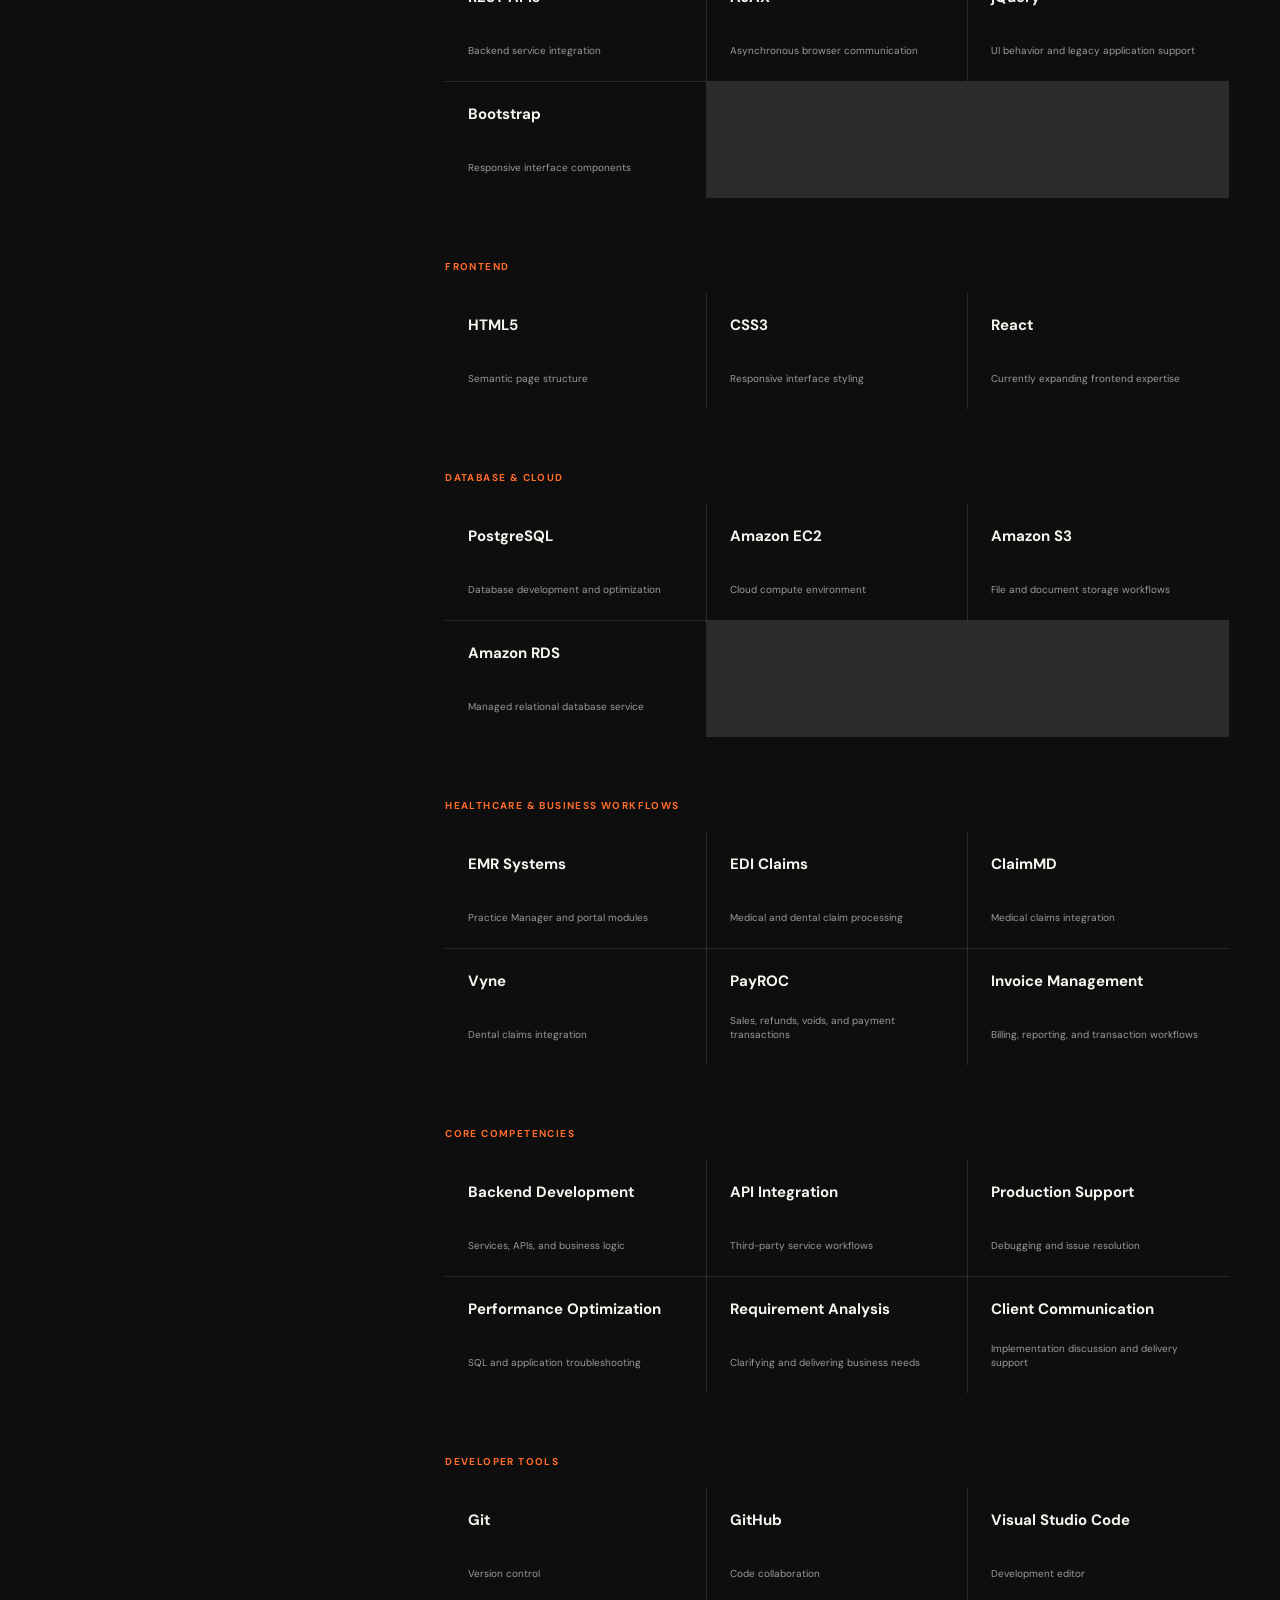
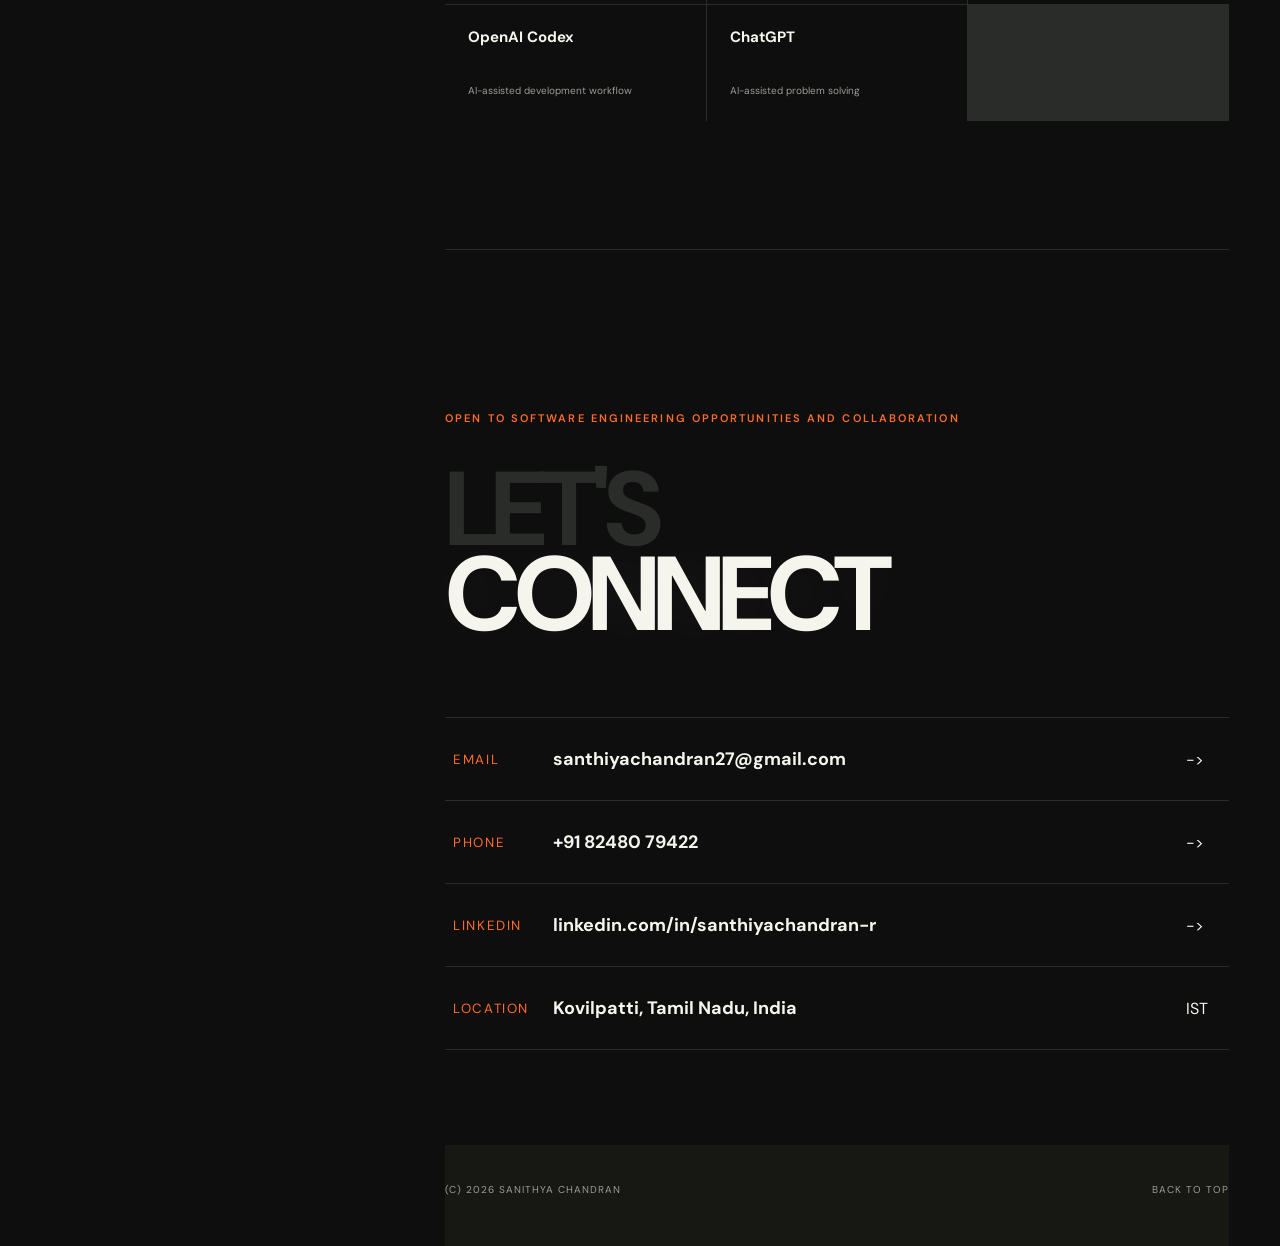
==== commit 367d9663: "Add Sanithya profile photo" ====
--- a/index.html
+++ b/index.html
@@ -24,7 +24,7 @@
 
   <main id="home" class="v2-shell">
     <aside class="profile-card">
-      <div class="profile-photo"><span>SC</span><div class="orbit"></div></div>
+      <div class="profile-photo"><img src="assets/santhiya.png" alt="Sanithya Chandran"><div class="orbit"></div></div>
       <h2>Sanithya<br>Chandran</h2>
       <p>Software Engineer building enterprise healthcare and billing systems with reliable backend services, APIs, database logic, and production support.</p>
       <div class="profile-links">
--- a/assets/style.css
+++ b/assets/style.css
@@ -13,6 +13,7 @@
 @media(max-width:760px){.case-v2 main{padding-top:68px}.case-v2 .case-hero{height:480px;margin-top:25px;padding:25px;border-radius:13px}.case-v2 .case-hero>span{font-size:31vw}.case-v2 .case-overview{grid-template-columns:1fr;gap:55px;padding:80px 0}.case-v2 .facts{margin:0}.case-v2 .story-block{grid-template-columns:1fr;gap:25px;padding:80px 0}.case-v2 .gallery{grid-template-columns:1fr}.case-v2 .gallery .art,.case-v2 .gallery .art:first-child{grid-column:auto;height:280px}.case-v2 .next-project{padding:80px 0}.case-v2 .next-project h2{font-size:17vw}}
 
 .profile-photo img{width:100%;height:100%;object-fit:cover;object-position:center 24%;position:relative;z-index:2}.profile-photo:has(img):before,.profile-photo:has(img):after{display:none}.profile-photo:has(img) .orbit{z-index:3;opacity:.6}
+.profile-photo img[alt="Sanithya Chandran"]{object-position:center 18%}
 .responsibility-grid{display:grid;grid-template-columns:1fr 1fr;border-top:1px solid var(--vline);border-left:1px solid var(--vline);margin-top:55px}.responsibility-grid article{min-height:180px;border-right:1px solid var(--vline);border-bottom:1px solid var(--vline);padding:27px;display:flex;flex-direction:column;gap:38px}.responsibility-grid b{color:var(--vorange);font-size:11px;text-transform:uppercase;letter-spacing:.1em}.responsibility-grid span{font-size:14px;line-height:1.6;color:var(--vdim)}.mockup-note{border-left:2px solid var(--vorange);padding-left:20px}.mockup-stack{margin-top:70px}.product-shot{margin-bottom:80px}.shot-caption{display:grid;grid-template-columns:35px 1fr;gap:18px;margin-bottom:22px}.shot-caption>span{color:var(--vorange);font-size:10px}.shot-caption h3{font-size:25px;margin:0 0 7px}.shot-caption p{color:var(--vdim);font-size:13px;line-height:1.5;margin:0;max-width:650px}.app-window{height:560px;background:#f5f7fb;color:#1f2530;border-radius:12px;overflow:hidden;box-shadow:0 35px 80px #0007;font-family:'DM Sans',Arial,sans-serif}.app-top{height:58px;background:#fff;border-bottom:1px solid #e1e4ea;display:flex;align-items:center;padding:0 22px;gap:35px}.app-top>b{color:#4356df}.app-top>span{background:#f2f3f7;padding:9px 18px;border-radius:7px;color:#89909a;font-size:11px;flex:1}.app-top>i{background:#171b2b;color:#fff;border-radius:50%;width:30px;height:30px;display:grid;place-items:center;font-size:10px}.app-body{display:grid;grid-template-columns:145px 1fr;height:calc(100% - 58px)}.app-body>aside{background:#20283d;color:#7f8aa1;padding:24px 16px;display:flex;flex-direction:column;gap:24px;font-size:11px}.app-body>aside b{background:#5364ed;color:#fff;margin:-7px;padding:11px;border-radius:6px}.app-body>section{padding:28px}.patient-head{display:flex;align-items:center;gap:15px}.avatar-ui{width:52px;height:52px;background:#dbe0ff;color:#5364ed;border-radius:12px;display:grid;place-items:center;font-weight:600}.patient-head small{font-size:8px;color:#9ba2ad}.patient-head h4{font-size:20px;margin:3px 0}.patient-head p{font-size:10px;color:#79808a;margin:0}.patient-head button,.claim-head button{margin-left:auto;background:#5364ed;color:#fff;border:0;border-radius:6px;padding:11px 15px;font-size:10px}.stat-ui{display:grid;grid-template-columns:repeat(3,1fr);gap:12px;margin:25px 0}.stat-ui div,.timeline-ui{background:white;border:1px solid #e5e7ec;border-radius:8px;padding:18px}.stat-ui small{display:block;font-size:8px;color:#8e96a1;margin-bottom:8px}.timeline-ui h5{margin:0 0 17px}.timeline-ui>span{display:grid;grid-template-columns:15px 1fr auto;padding:14px 0;border-top:1px solid #eee;font-size:11px}.timeline-ui i{width:7px;height:7px;background:#5364ed;border-radius:50%;margin-top:3px}.timeline-ui small{color:#8e96a1}.viewer-ui{background:#090b0e;color:#c9ced6}.viewer-top{height:55px;border-bottom:1px solid #292d34;display:flex;align-items:center;padding:0 20px;gap:35px;font-size:9px}.viewer-top b{color:#99a6ff}.viewer-top span{flex:1}.viewer-top i{color:#7ce4a4}.viewer-body{display:grid;grid-template-columns:140px 1fr 180px;height:calc(100% - 55px)}.viewer-body>aside{border-right:1px solid #292d34;padding:15px}.scan-thumb{height:90px;background:radial-gradient(circle,#afb3b5 0 8%,#474a4d 9% 20%,#16181a 21% 45%,#777b7d 46% 49%,#111 50%);margin-bottom:8px}.scan-thumb.second{margin-top:24px;filter:contrast(1.4)}.viewer-body aside b{font-size:10px;display:block}.viewer-body aside small{font-size:8px;color:#777}.viewer-body>section{display:grid;place-items:center}.scan-main{width:350px;height:350px;border-radius:50%;background:radial-gradient(ellipse at 45% 50%,#222 0 8%,#aeb0af 9% 12%,#393b3d 13% 24%,#b7b8b7 25% 27%,#555 28% 42%,#181a1c 43% 56%,#9c9d9b 57% 60%,#050607 61%);position:relative}.scan-main:before,.scan-main:after{content:'';position:absolute;background:#0008;border-radius:50%;width:90px;height:140px;top:105px}.scan-main:before{left:75px}.scan-main:after{right:75px}.scan-main>span{position:absolute;left:-20px;top:50%}.scan-main>small{position:absolute;right:-60px;bottom:0;font-size:8px}.study-panel{border-left:1px solid #292d34!important;border-right:0!important}.study-panel h5{font-size:11px;margin:10px 0 25px}.study-panel p{margin-bottom:20px}.study-panel p span,.study-panel p b{display:block;font-size:8px}.study-panel p span{color:#6f757e;margin-bottom:4px}.study-panel .success{color:#7ce4a4}.mockup-grid{display:grid;grid-template-columns:1fr 1fr;gap:24px}.product-shot.compact{margin-bottom:45px}.compact .app-window{height:390px}.compact .shot-caption{min-height:95px}.chat-ui{display:grid;grid-template-columns:150px 1fr}.chat-list{padding:22px 14px;background:#fff;display:flex;flex-direction:column;gap:12px}.chat-list>b{margin-bottom:12px}.chat-list>span{display:grid;grid-template-columns:28px 1fr;gap:7px;padding:10px 5px;font-size:10px}.chat-list span i{grid-row:1/3;background:#e6e9ff;border-radius:50%;display:grid;place-items:center;font-style:normal}.chat-list span small{color:#999}.chat-list .active{background:#edf0ff;border-radius:7px}.chat-thread{padding:22px;position:relative}.chat-thread>b,.chat-thread>small{display:block}.chat-thread>small{color:#65b787;font-size:8px;margin-bottom:25px}.chat-thread p{padding:10px;border-radius:8px;font-size:9px;max-width:80%}.outgoing{background:#5364ed;color:white;margin-left:auto}.incoming{background:#fff}.message-box{position:absolute;bottom:15px;left:18px;right:18px;background:#fff;border:1px solid #ddd;padding:12px;color:#aaa;font-size:9px}.message-box b{float:right;color:#5364ed}.calendar-head,.claim-head{height:55px;display:flex;align-items:center;padding:0 18px;background:#fff}.calendar-head span{margin-left:auto;background:#eef0ff;color:#5364ed;padding:7px}.week{display:grid;grid-template-columns:repeat(5,1fr);padding:14px 10px}.week b{text-align:center;font-size:8px}.calendar-grid{height:270px;margin:0 10px;background:repeating-linear-gradient(#fff 0 53px,#e5e7ec 54px),repeating-linear-gradient(90deg,transparent 0 calc(20% - 1px),#e5e7ec 20%);position:relative}.calendar-grid span{position:absolute;left:calc((var(--x) - 1)*20% + 5px);top:calc((var(--y) - 1)*54px + 5px);width:calc(20% - 10px);height:43px;background:#dfe4ff;border-left:3px solid #5364ed;padding:6px;font-size:7px}.ledger-total{height:120px;background:#20283d;color:white;padding:25px}.ledger-total small,.ledger-total span{display:block;font-size:8px;color:#8c96aa}.ledger-total b{display:block;font-size:28px;margin:6px 0}.ledger-ui table{width:calc(100% - 30px);margin:20px 15px;border-collapse:collapse;font-size:8px}.ledger-ui th,.ledger-ui td{text-align:left;padding:12px 6px;border-bottom:1px solid #ddd}.ledger-ui td i{background:#dff5e8;color:#30905c;padding:4px;font-style:normal}.ledger-ui td i.pending{background:#fff0cd;color:#a97800}.claim-head{margin-bottom:12px}.claim-row{margin:8px 15px;padding:13px;background:#fff;display:grid;grid-template-columns:30px 1fr auto;align-items:center;border-radius:7px}.claim-row>i{width:22px;height:22px;background:#fff0cd;color:#a97800;display:grid;place-items:center;border-radius:50%;font-style:normal}.claim-row .done{background:#dff5e8;color:#30905c}.claim-row span b,.claim-row span small{display:block;font-size:8px}.claim-row span small{color:#999}.claim-row em{font-size:7px;background:#dff5e8;color:#30905c;padding:6px;font-style:normal}.claim-row .warn{background:#fff0cd;color:#a97800}.claim-row .sent{background:#dfe4ff;color:#5364ed}
 @media(max-width:900px){.mockup-grid{grid-template-columns:1fr}.compact .shot-caption{min-height:0}.viewer-body{grid-template-columns:110px 1fr}.study-panel{display:none}.scan-main{width:250px;height:250px}.responsibility-grid{grid-template-columns:1fr}}
 @media(max-width:600px){.app-window{height:430px}.app-body{grid-template-columns:80px 1fr}.app-body>aside{padding:14px 8px}.app-body>section{padding:15px}.stat-ui{grid-template-columns:1fr}.stat-ui div:nth-child(n+2){display:none}.timeline-ui>span{grid-template-columns:12px 1fr}.timeline-ui small{display:none}.viewer-body{grid-template-columns:75px 1fr}.scan-main{width:175px;height:175px}.scan-main:before,.scan-main:after{width:45px;height:75px;top:50px}.scan-main:before{left:40px}.scan-main:after{right:40px}.chat-ui{grid-template-columns:85px 1fr}.chat-list span{grid-template-columns:1fr}.chat-list span i{display:none}.shot-caption{grid-template-columns:25px 1fr}.responsibility-grid article{min-height:150px}}
@@ -668,6 +669,20 @@
   color:#111;
   font-size:clamp(90px,18vw,240px)!important;
 }
+.invoice-hero .case-cover{
+  width:100%;
+  height:auto;
+  border-radius:14px;
+  box-shadow:0 26px 70px rgba(0,0,0,.32);
+}
+.invoice-hero:has(.case-cover){
+  min-height:0!important;
+  height:auto!important;
+  background:#111!important;
+}
+.invoice-hero:has(.case-cover)>span{
+  display:none!important;
+}
 @media(max-width:760px){
   .invoice-showcase{
     min-height:0;
